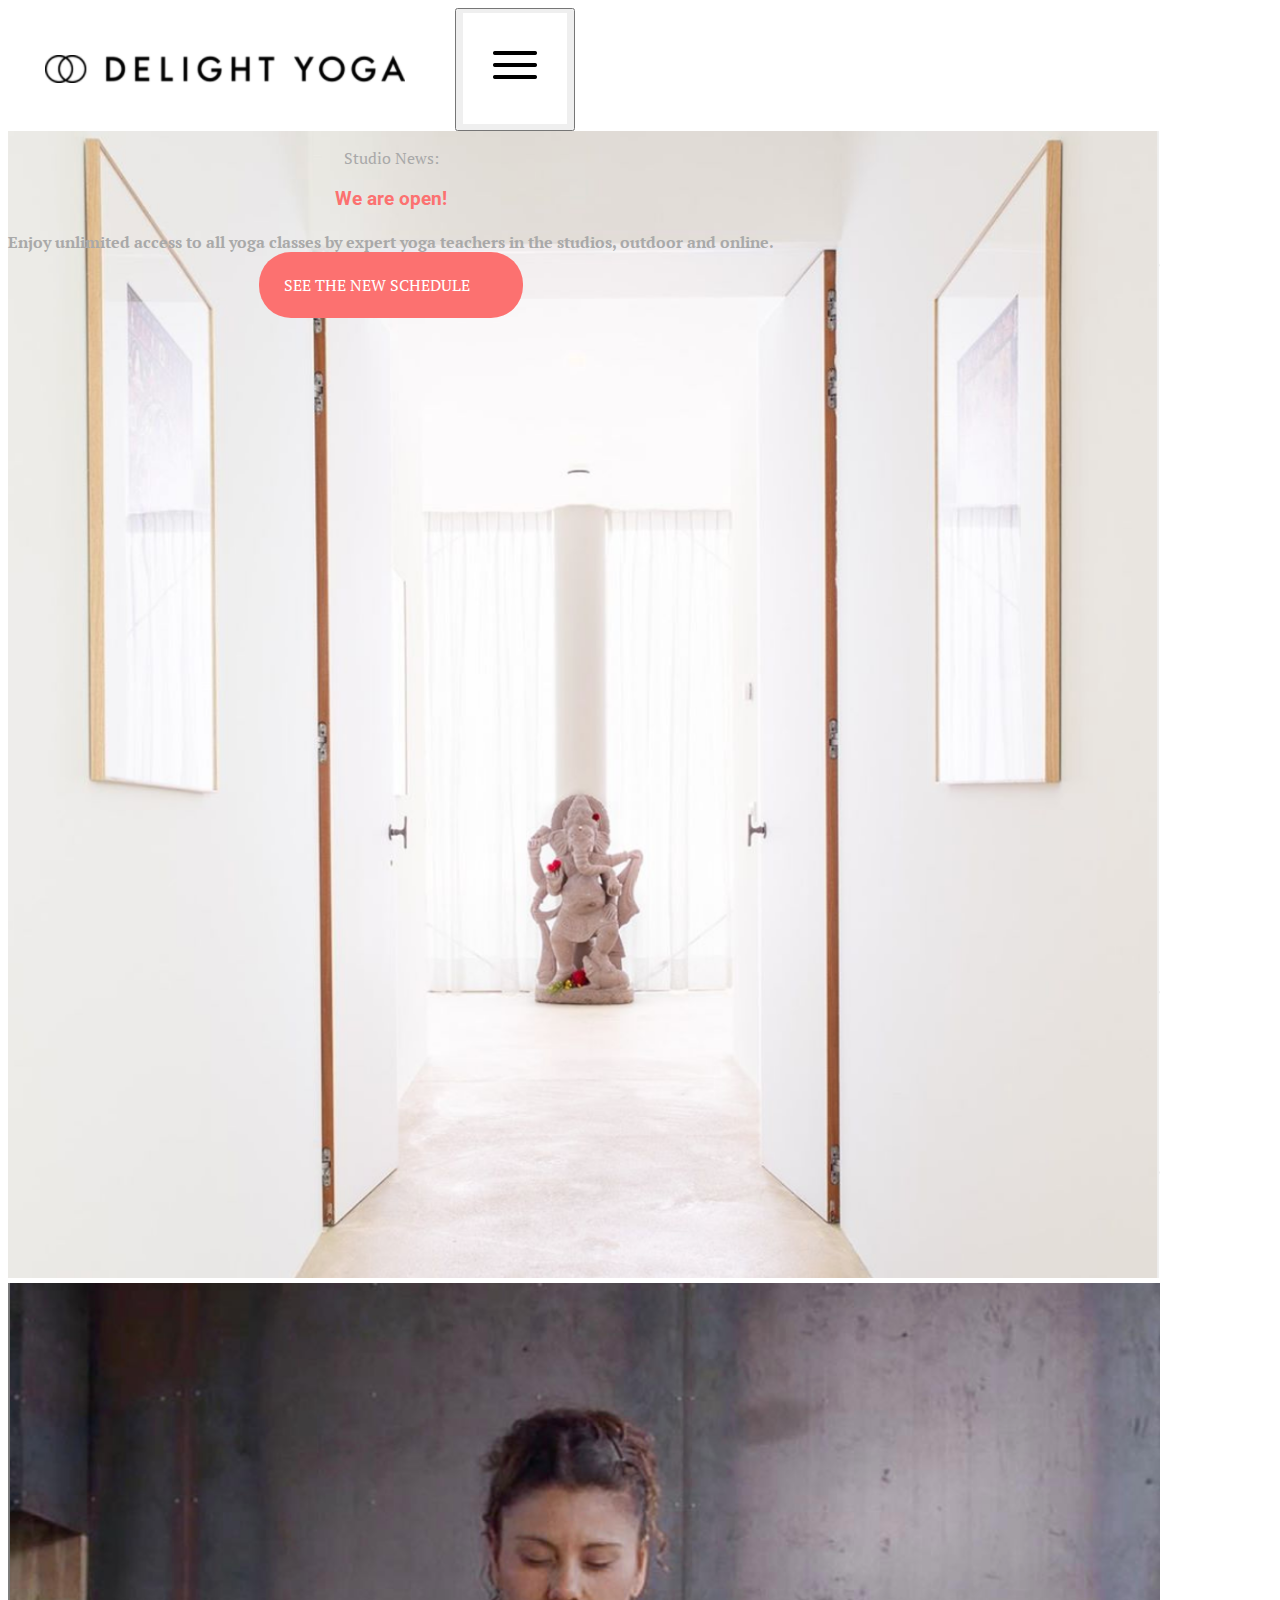
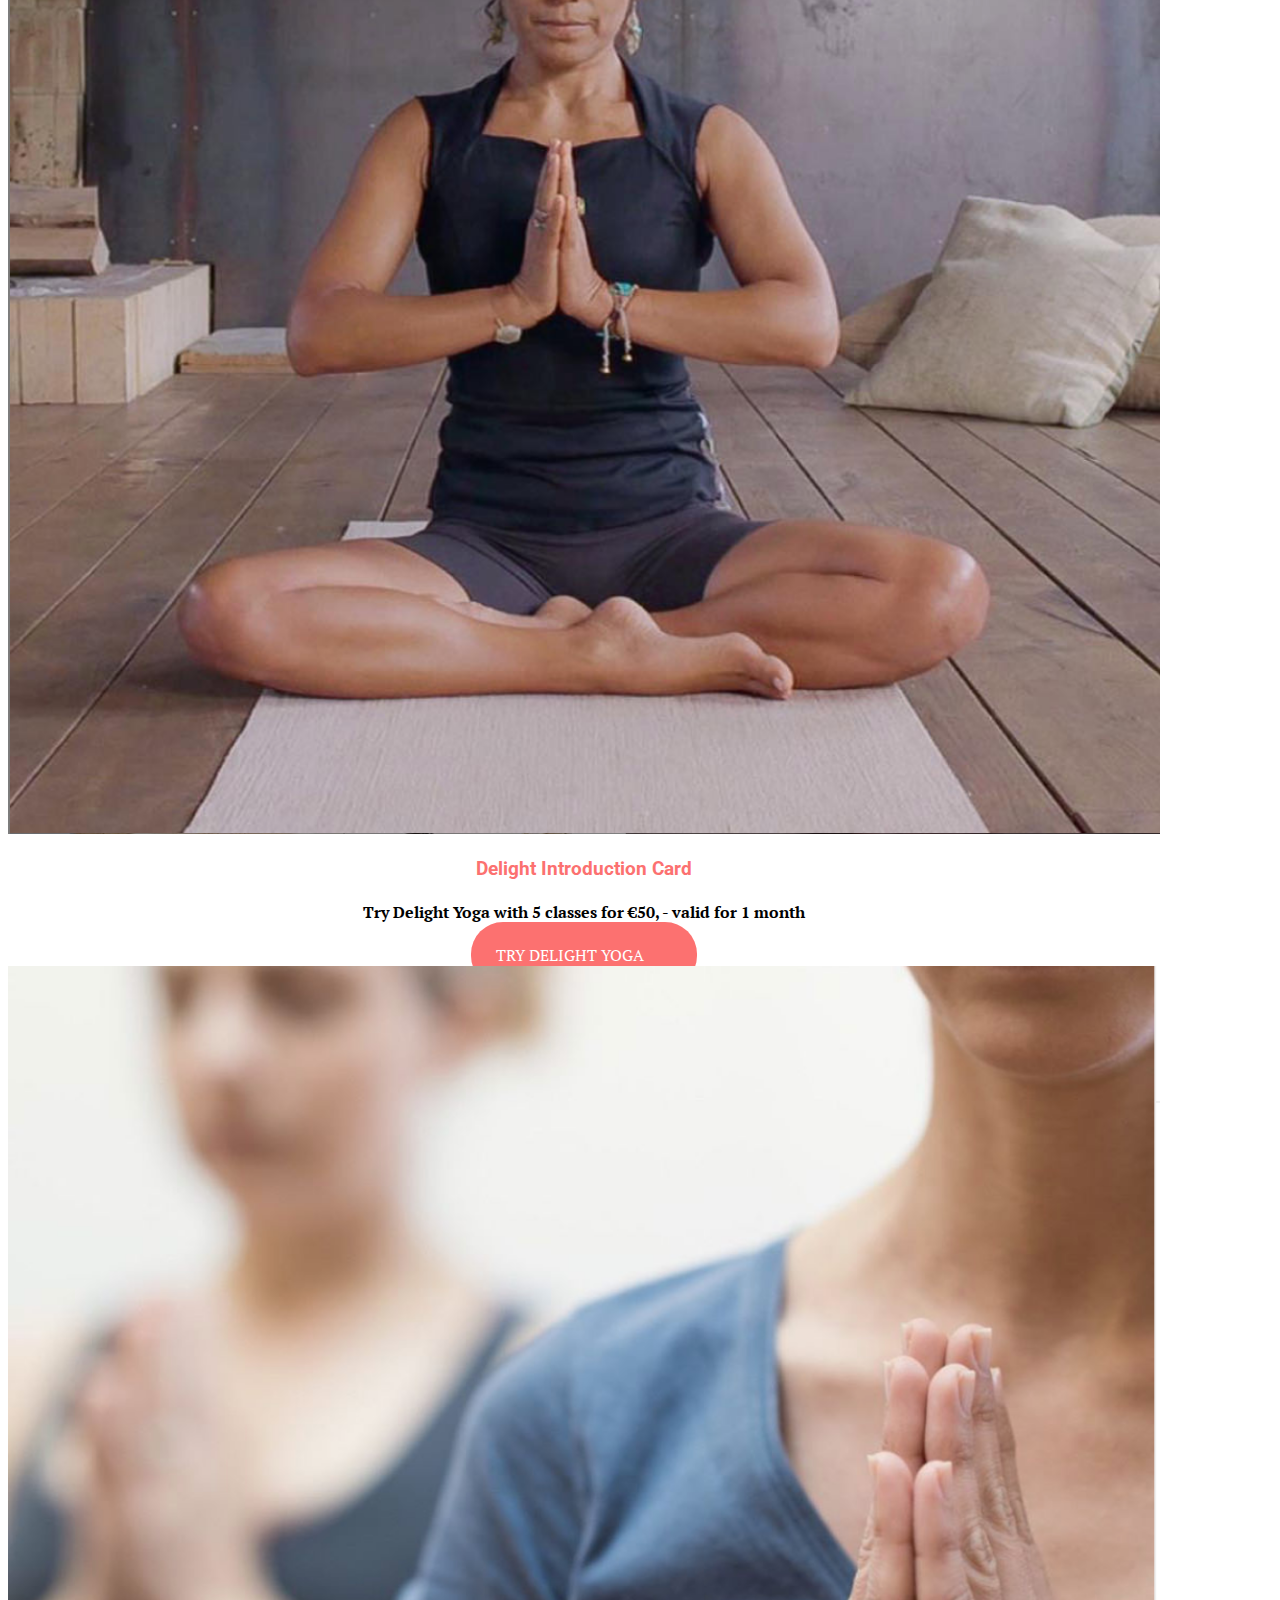
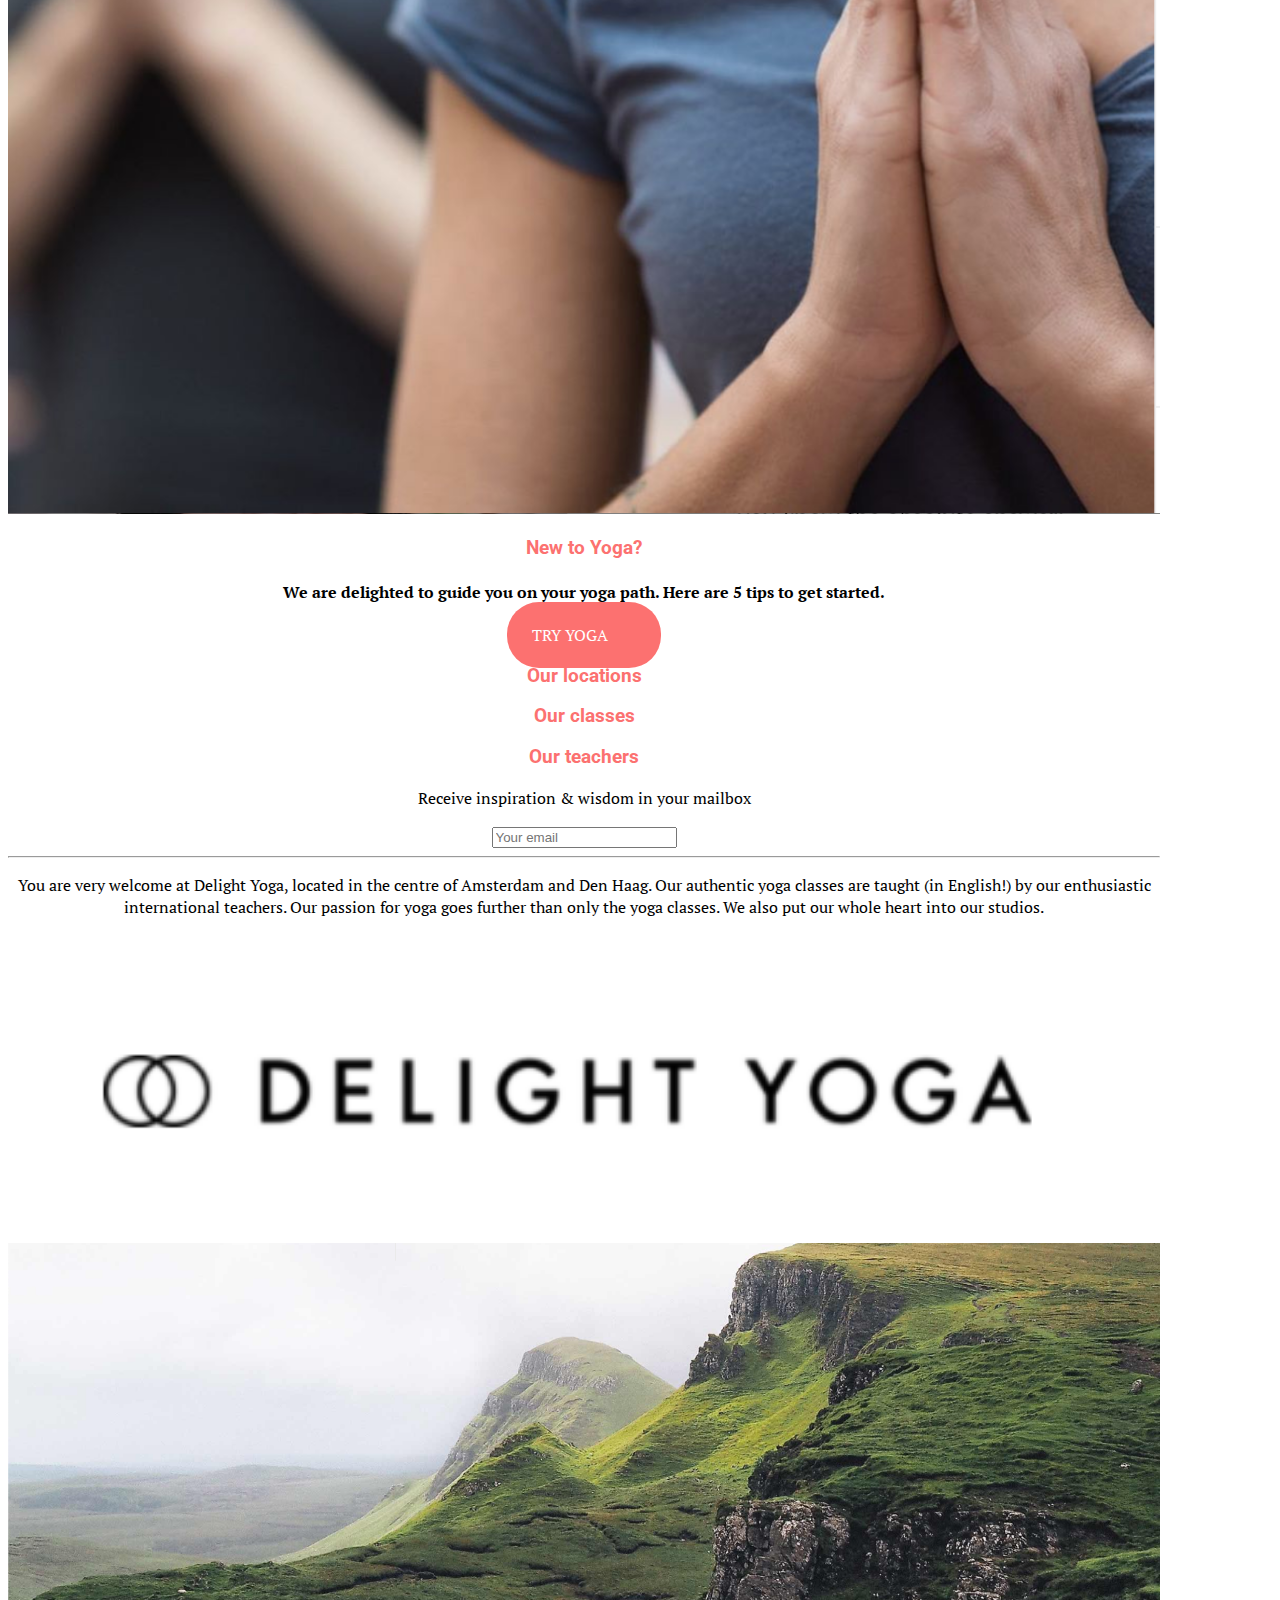
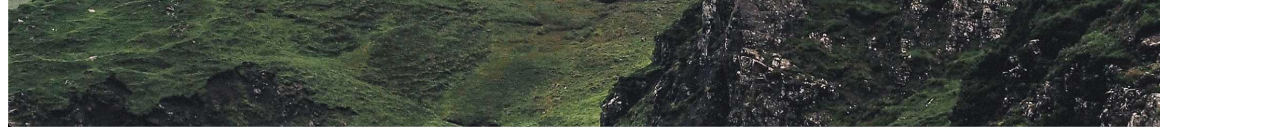
==== index.html @ 4a1e172c "Add files via upload" ====
<!doctype html>
<html lang="nl">

<head>
    <meta charset="UTF-8">
    <meta name="author" content="jouw naam">
    <meta name="viewport" content="width=device-width, initial-scale=1">

    <title>Delight Yoga Frontend CMD</title>

    <link href="styles/style.css" rel="stylesheet">
    <link href="https://fonts.googleapis.com/css2?family=PT+Serif:ital@1&display=swap" rel="stylesheet">
    <link href="https://fonts.googleapis.com/css2?family=Roboto&display=swap" rel="stylesheet">

</head>

<body>

    <script src="scripts/script.js"></script>
    <header>
        <a href="index.html">
            <img src="images/logo.png" alt="Delight Yoga logo">
        </a>
        <button> <img src="images/navbar.png" alt="navigation bar">
        </button>
    </header>
    <main>
        <section>
            <img src="images/studionews.png" alt="yoga studio interior">
            <div class="allover">
            <p>Studio News:</p>
            <h3>We are open!</h3>
            <h4>Enjoy unlimited access to all yoga classes by expert yoga teachers
                in the studios, outdoor and online.</h4>
            <a href="index.html">SEE THE NEW SCHEDULE</a>
            </div>
        </section>
        <section>
            <img src="images/intorcard.png" alt="introduction card">
            <h3>Delight Introduction Card</h3>
            <h4>
                Try Delight Yoga with 5 classes for &euro;50, - valid for 1 month
            </h4>
            <a href="index.html">TRY DELIGHT YOGA</a>
        </section>
        <section>
            <img src="images/newtoyoga.png" alt="new to yoga">
            <h3>New to Yoga?</h3>
            <h4>We are delighted to guide you on your yoga path.
                Here are 5 tips to get started.</h4>
                <a href="index.html">TRY YOGA</a>
        </section>
        <section>
            <h3>Our locations</h3>
        </section>
        <section>
            <h3>Our classes</h3>
        </section>
        <section>
            <h3>Our teachers</h3>
        </section>
        </main>
        <section>
        <p>Receive inspiration & wisdom in your mailbox</p>
        <form action="#">
				<input type= "email" name="email" placeholder="Your email">
    </form>
    </section>
    <footer>
       <hr>
        <p>
            You are very welcome at Delight Yoga, located in the centre of Amsterdam and Den Haag. Our authentic yoga classes are taught (in English!) by our enthusiastic international teachers. Our passion for yoga goes further than only the yoga classes. We also put our whole heart into our studios.
        </p>
        <img src="images/logo.png" alt="logo">
        <img src="images/footer.png" alt="footer">
    </footer>
</body>

</html>
---- styles/style.css ----
/* CSS Document */
*, *::after, *::before {
  box-sizing:border-box;  
}

body {
    font-family: 'PT Serif', serif;
    max-width: 90%;
    text-align: center;
}

img {
    width: 100%;
}

h3 {
    font-family: 'Roboto', sans-serif;
    color: #FC7170;
}

header {
    display: flex;
    flex-direction: row;
}

section {
    position: relative;
}

.allover {
    position: absolute;
    top:0;
/*    left:1em; right:1em;  bottom:1em;*/
/*  margin:0;*/
  color: darkgrey;
}

main a {
    text-decoration: none;
    background-color: #FC7170;
    padding: 22px 53px 22px 25px;
    color: white;
    border-radius: 2em;
}
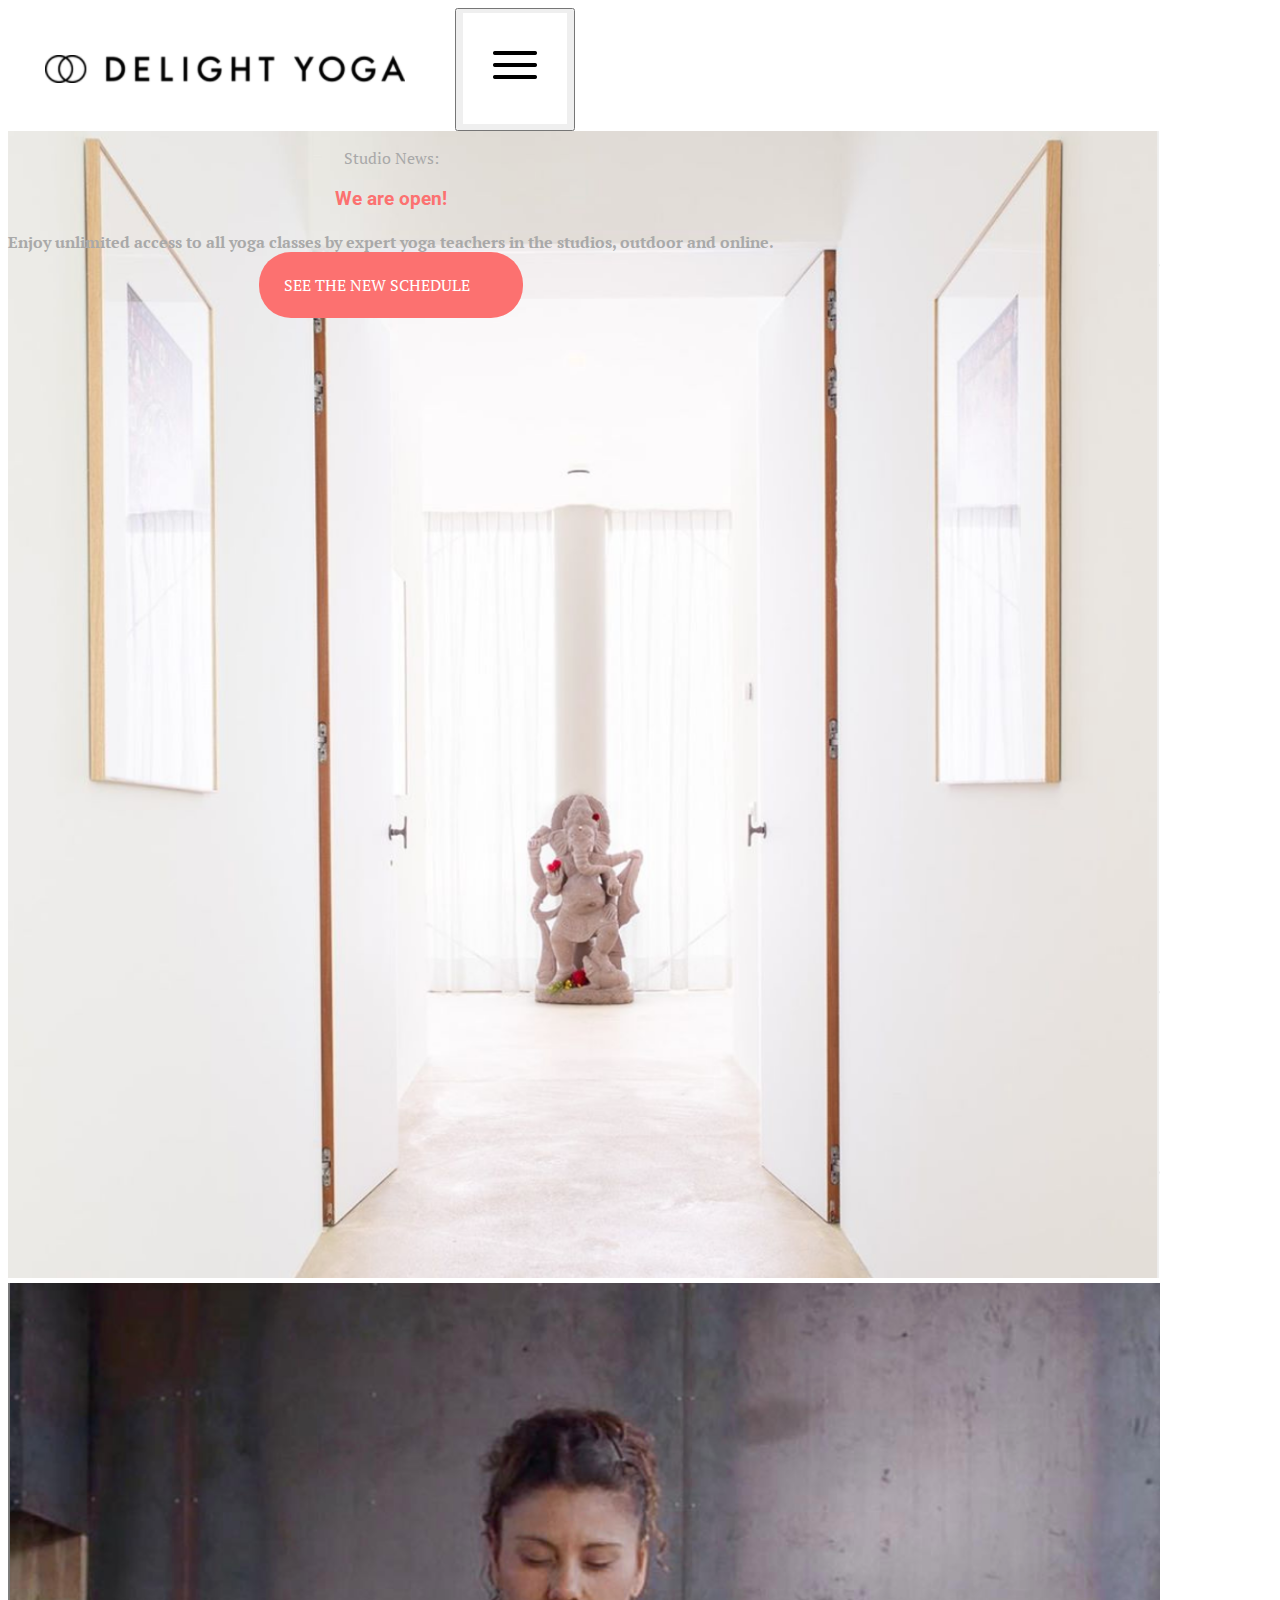
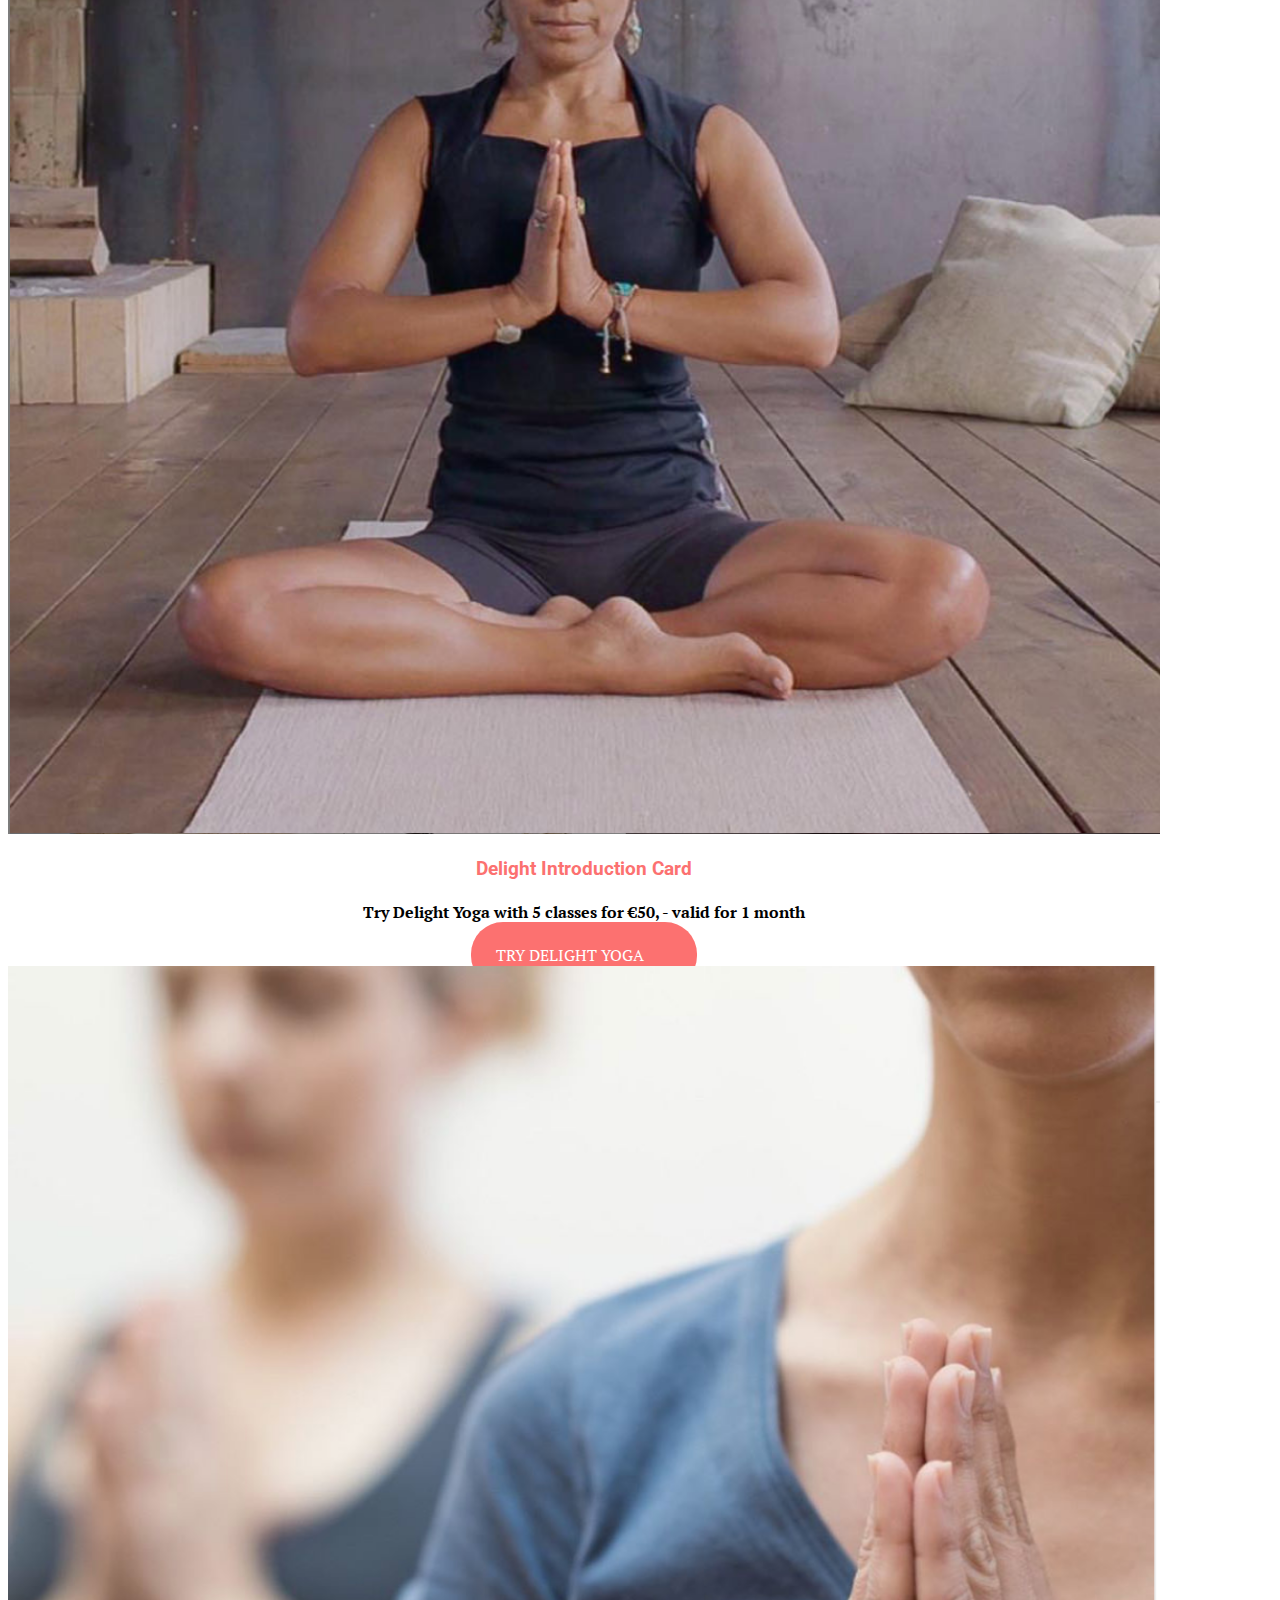
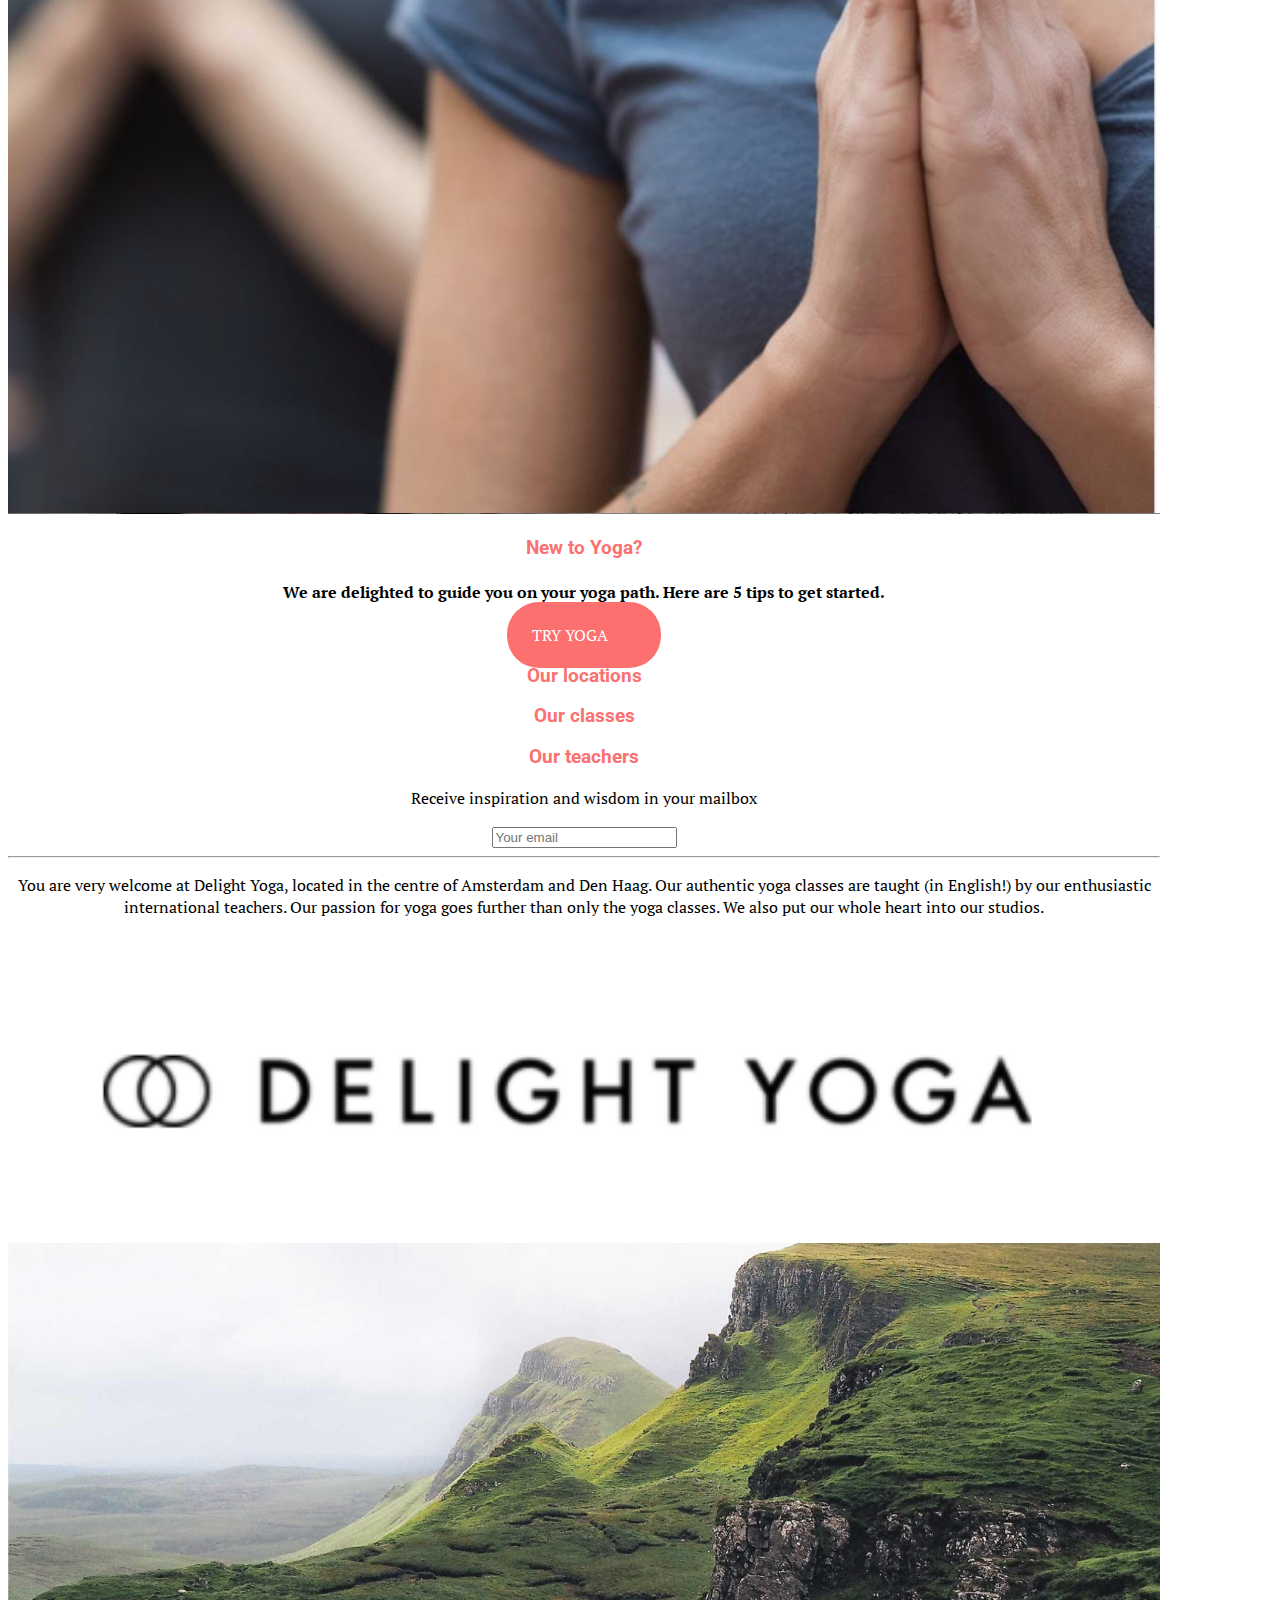
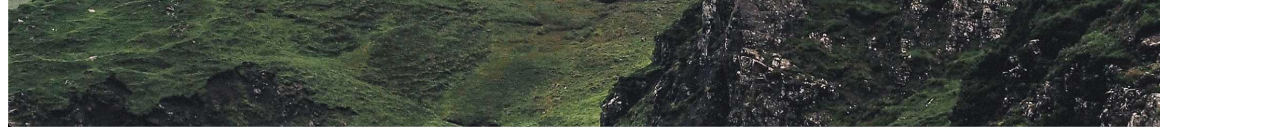
==== commit 2eaa6c8a: "Add files via upload" ====
--- a/index.html
+++ b/index.html
@@ -61,7 +61,7 @@
         </section>
         </main>
         <section>
-        <p>Receive inspiration & wisdom in your mailbox</p>
+        <p>Receive inspiration and wisdom in your mailbox</p>
         <form action="#">
 				<input type= "email" name="email" placeholder="Your email">
     </form>
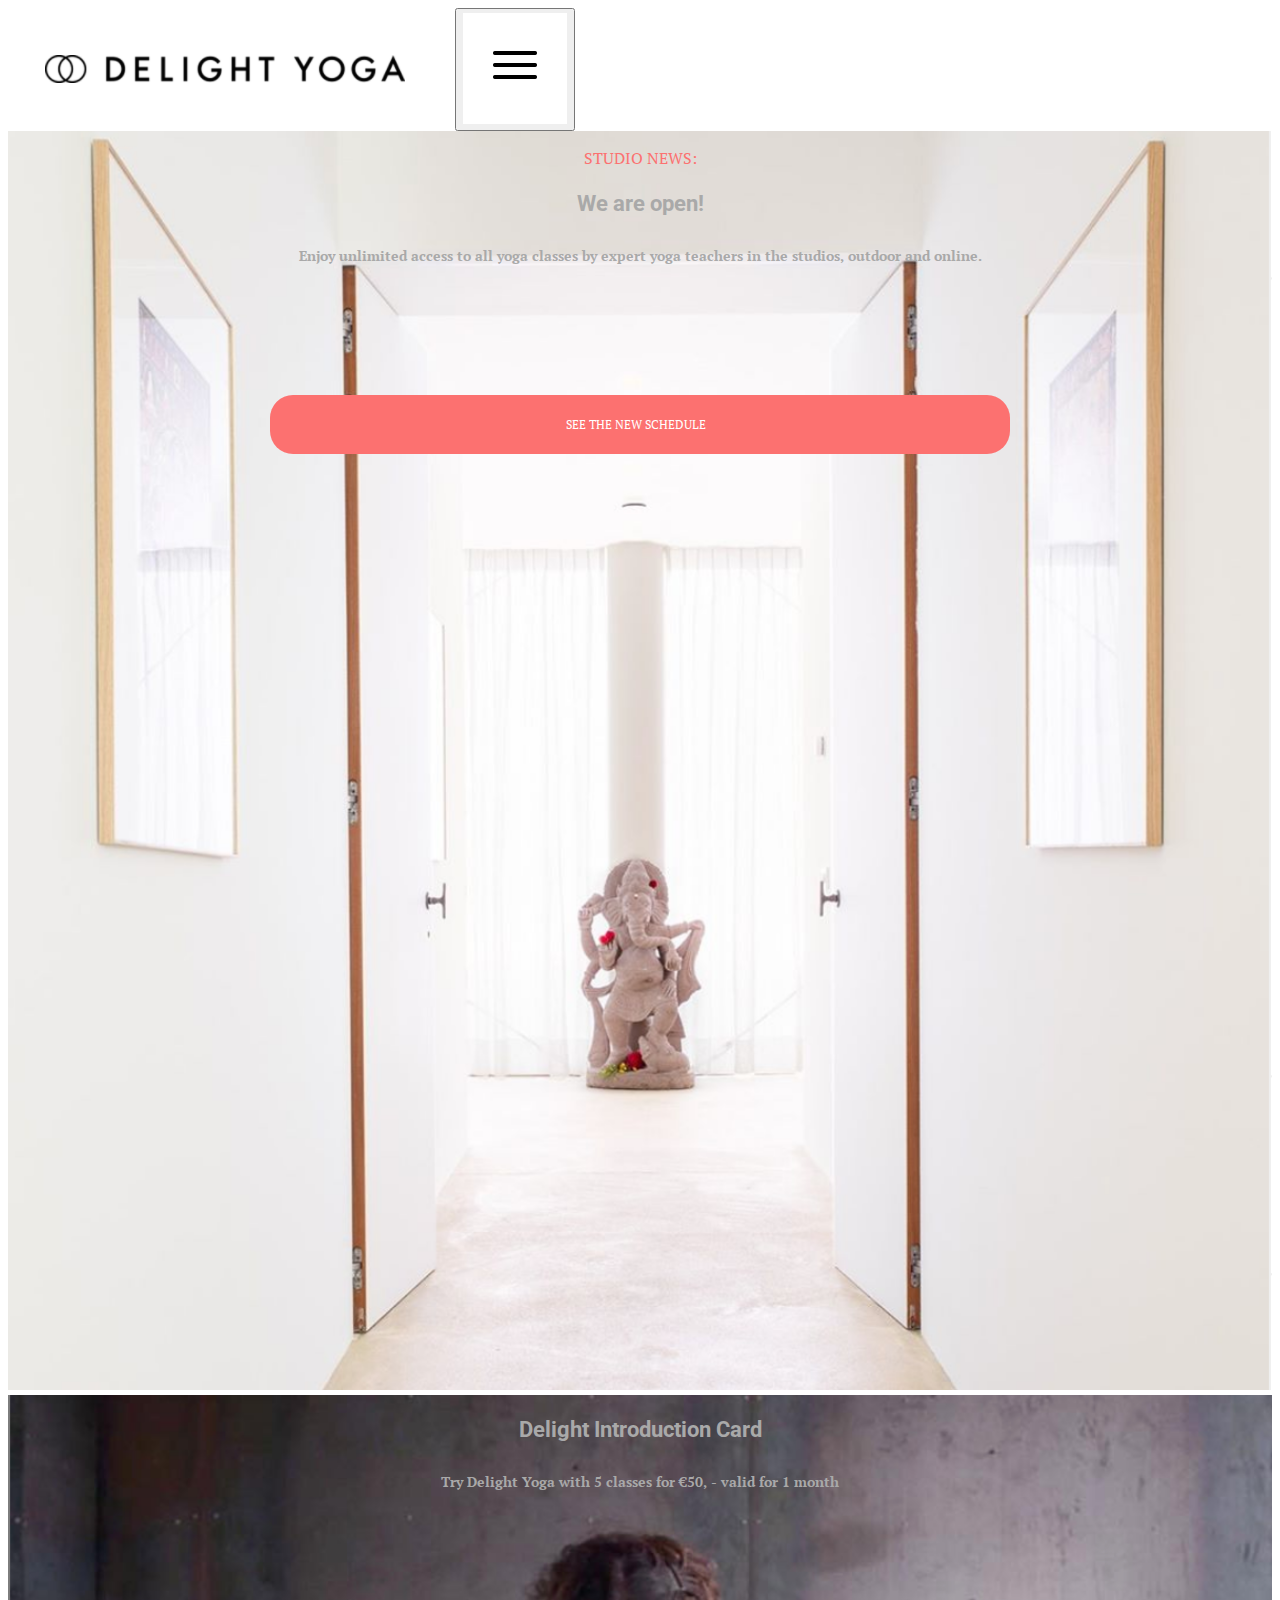
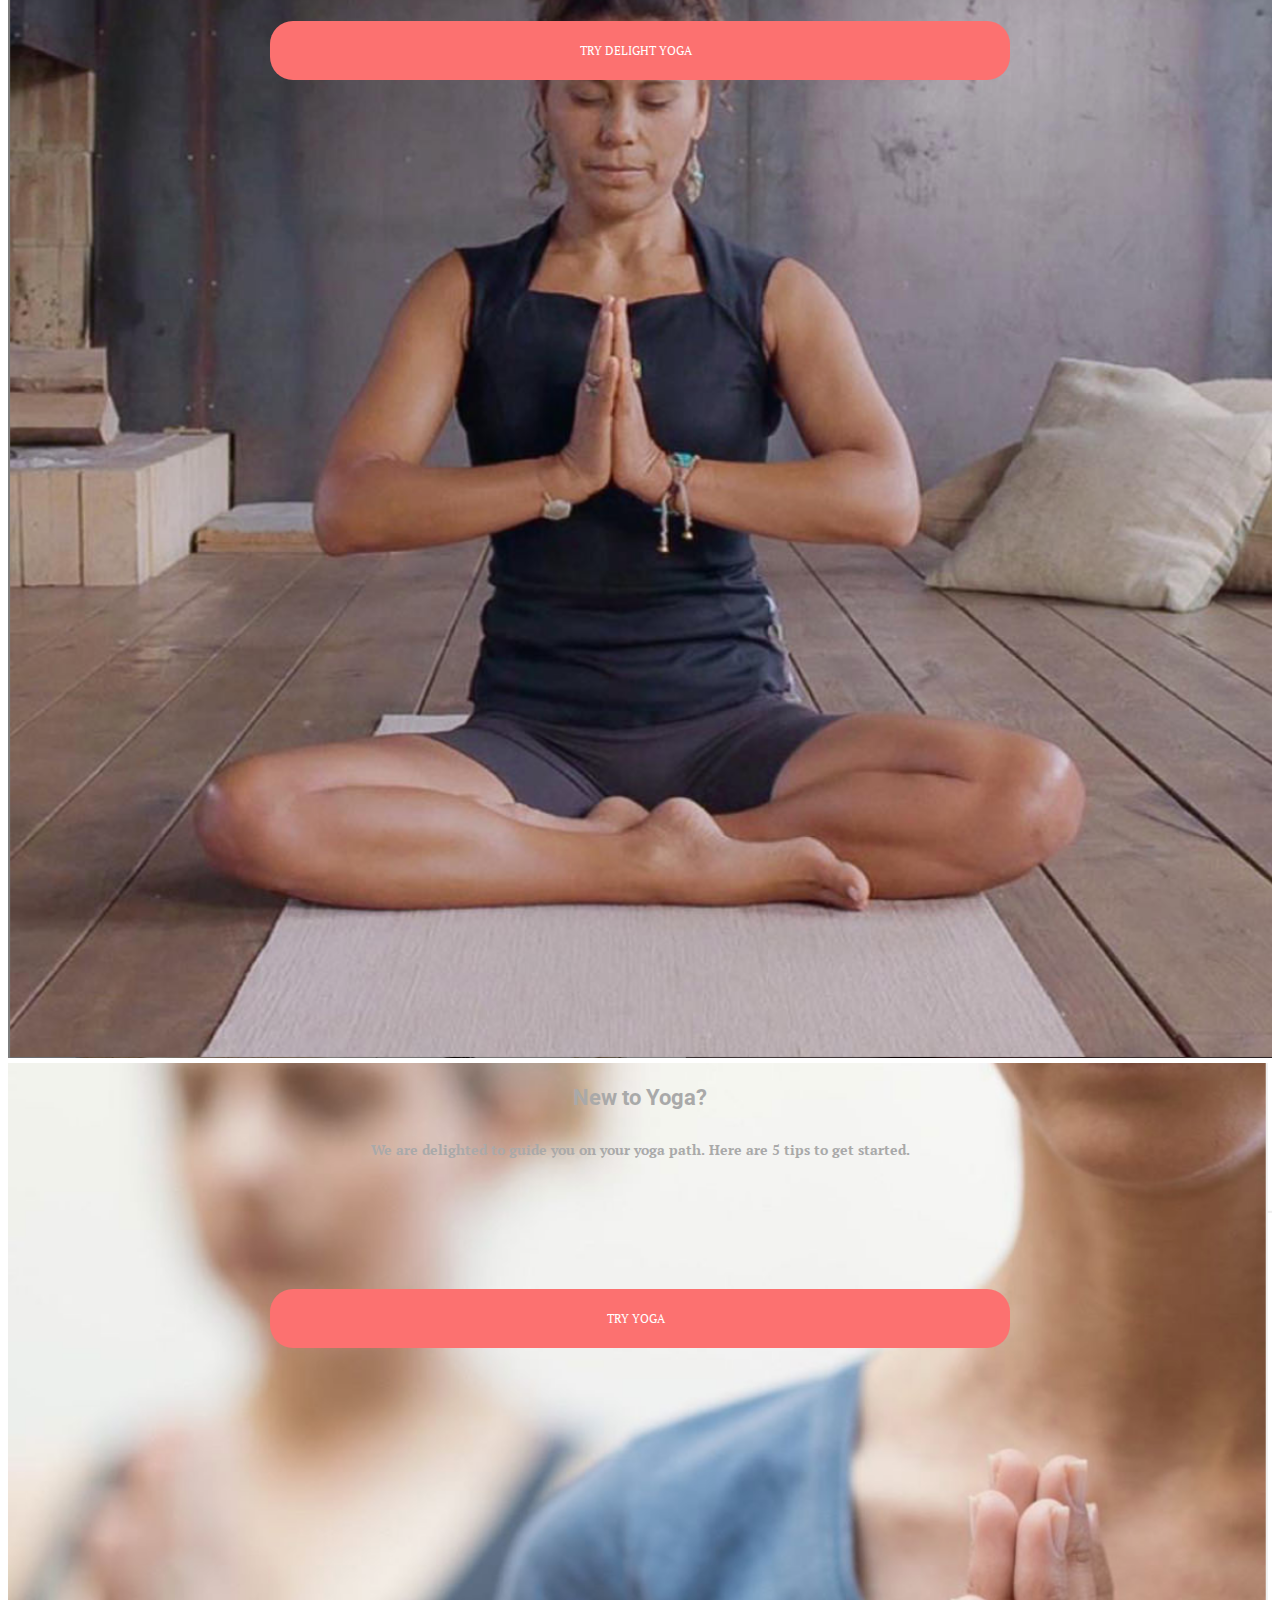
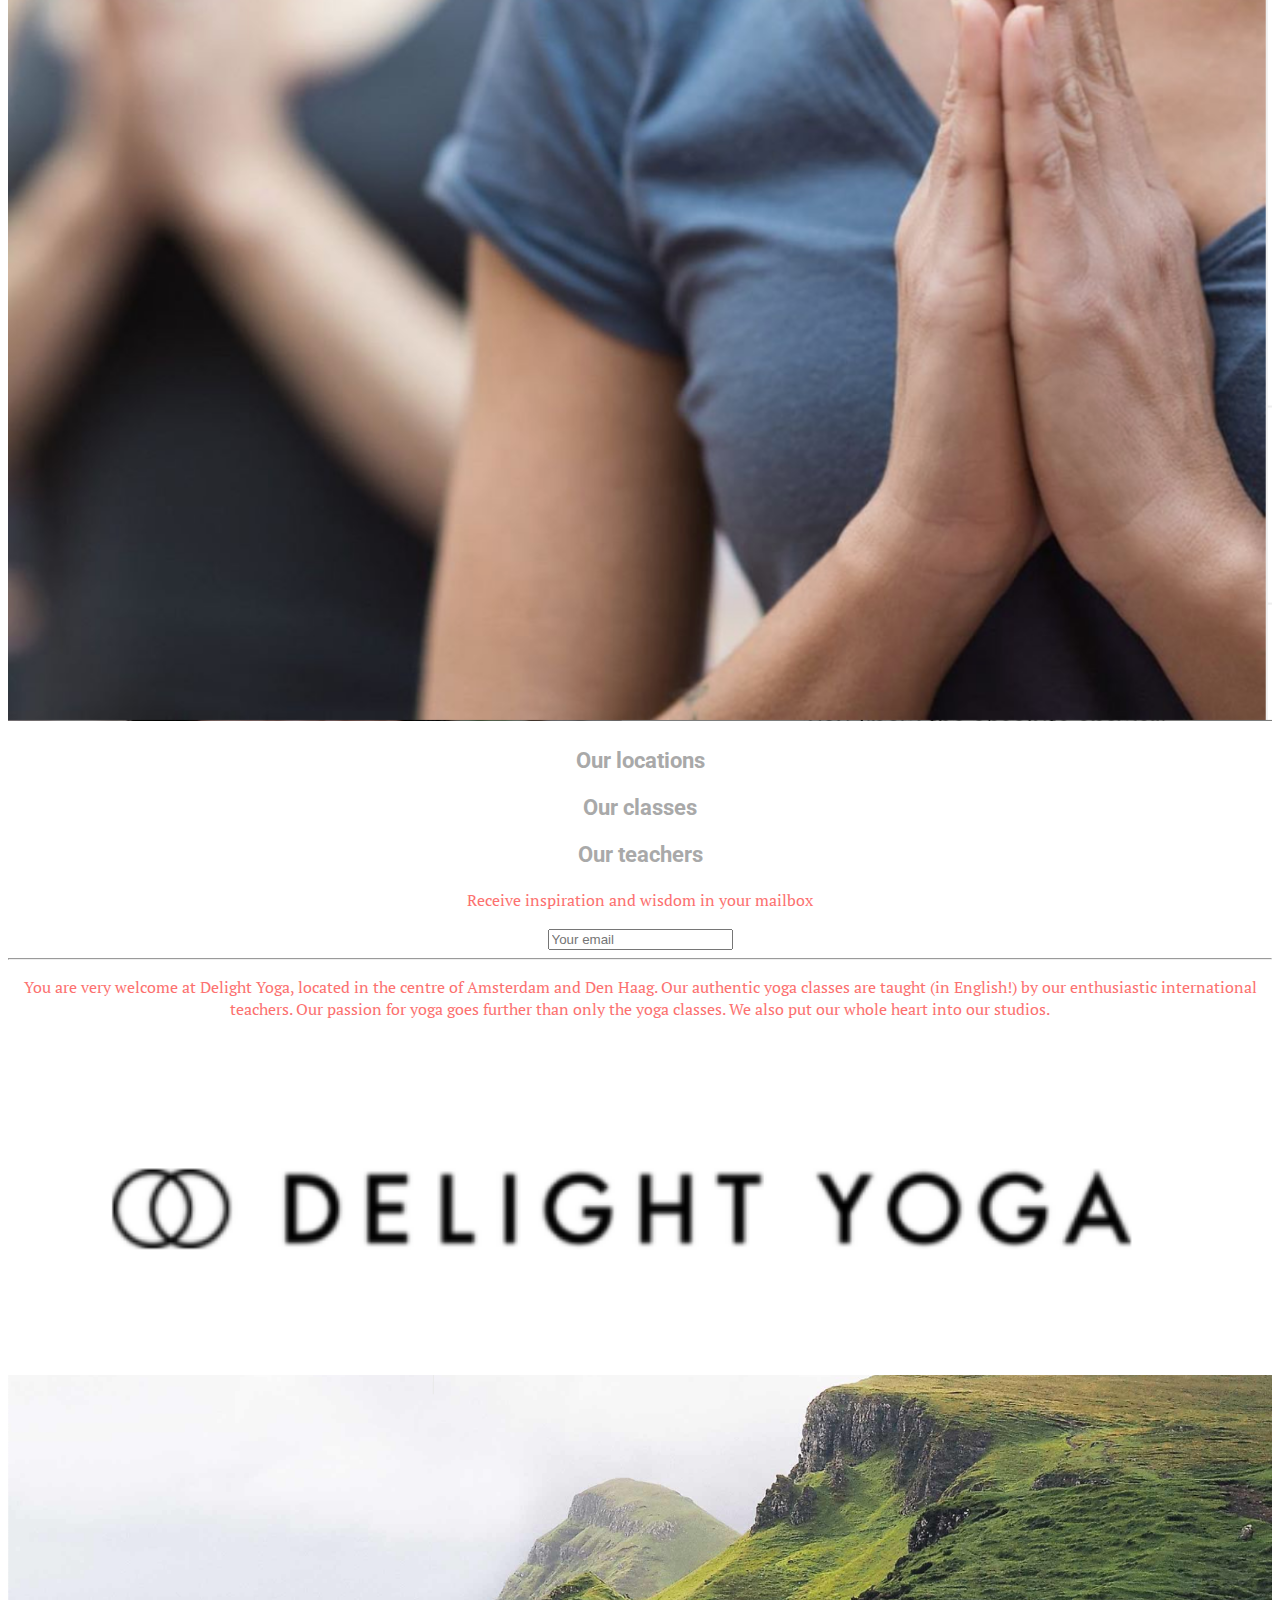
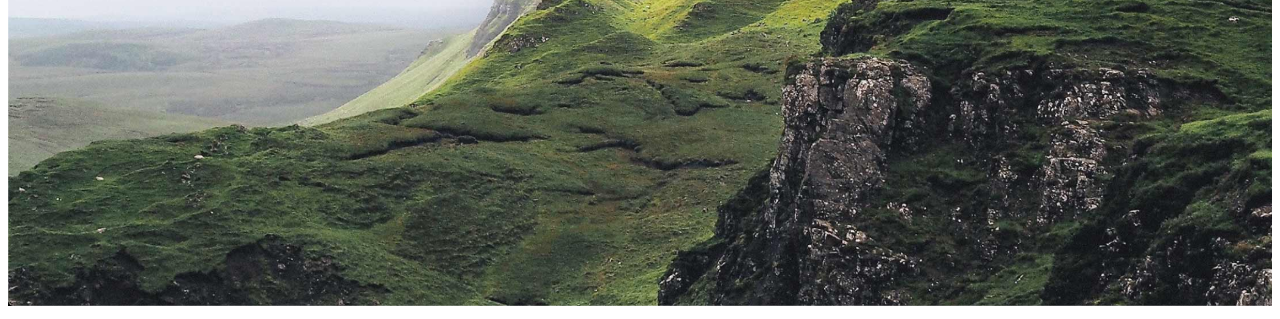
==== commit 5a15ce13: "Add files via upload" ====
--- a/index.html
+++ b/index.html
@@ -27,8 +27,8 @@
     <main>
         <section>
             <img src="images/studionews.png" alt="yoga studio interior">
-            <div class="allover">
-            <p>Studio News:</p>
+            <div>
+            <p>STUDIO NEWS:</p>
             <h3>We are open!</h3>
             <h4>Enjoy unlimited access to all yoga classes by expert yoga teachers
                 in the studios, outdoor and online.</h4>
@@ -37,18 +37,22 @@
         </section>
         <section>
             <img src="images/intorcard.png" alt="introduction card">
+            <div>
             <h3>Delight Introduction Card</h3>
             <h4>
                 Try Delight Yoga with 5 classes for &euro;50, - valid for 1 month
             </h4>
             <a href="index.html">TRY DELIGHT YOGA</a>
+            </div>
         </section>
         <section>
             <img src="images/newtoyoga.png" alt="new to yoga">
+            <div>
             <h3>New to Yoga?</h3>
             <h4>We are delighted to guide you on your yoga path.
                 Here are 5 tips to get started.</h4>
                 <a href="index.html">TRY YOGA</a>
+                </div>
         </section>
         <section>
             <h3>Our locations</h3>
--- a/styles/style.css
+++ b/styles/style.css
@@ -1,11 +1,12 @@
 /* CSS Document */
-*, *::after, *::before {
-  box-sizing:border-box;  
+*,
+*::after,
+*::before {
+    box-sizing: border-box;
 }
 
 body {
     font-family: 'PT Serif', serif;
-    max-width: 90%;
     text-align: center;
 }
 
@@ -15,8 +16,10 @@
 
 h3 {
     font-family: 'Roboto', sans-serif;
-    color: #FC7170;
+    color: darkgrey;
+    font-size: 22px;
 }
+
 
 header {
     display: flex;
@@ -27,18 +30,35 @@
     position: relative;
 }
 
-.allover {
+main section div {
     position: absolute;
-    top:0;
-/*    left:1em; right:1em;  bottom:1em;*/
-/*  margin:0;*/
-  color: darkgrey;
+    top: 0;
+    left: 1em;
+    right: 1em;
+    bottom: 1em;
+    margin: 0;
+    color: darkgrey;
 }
 
 main a {
+    display: block;
     text-decoration: none;
     background-color: #FC7170;
-    padding: 22px 53px 22px 25px;
+    padding: 22px 33px 22px 25px;
     color: white;
     border-radius: 2em;
+    font-size: 11.5px;
+    width: 60%;
+    margin: auto;
+    margin-top: 130px;
+}
+
+main h4 {
+    font-size: 14px;
+    margin: 30px 0px 15px;
+}
+
+/*why it's not working??????? zou moeten alleen de eeste <p> in de document targetten*/
+p:first-of-type {
+    color: #FC7170;
 }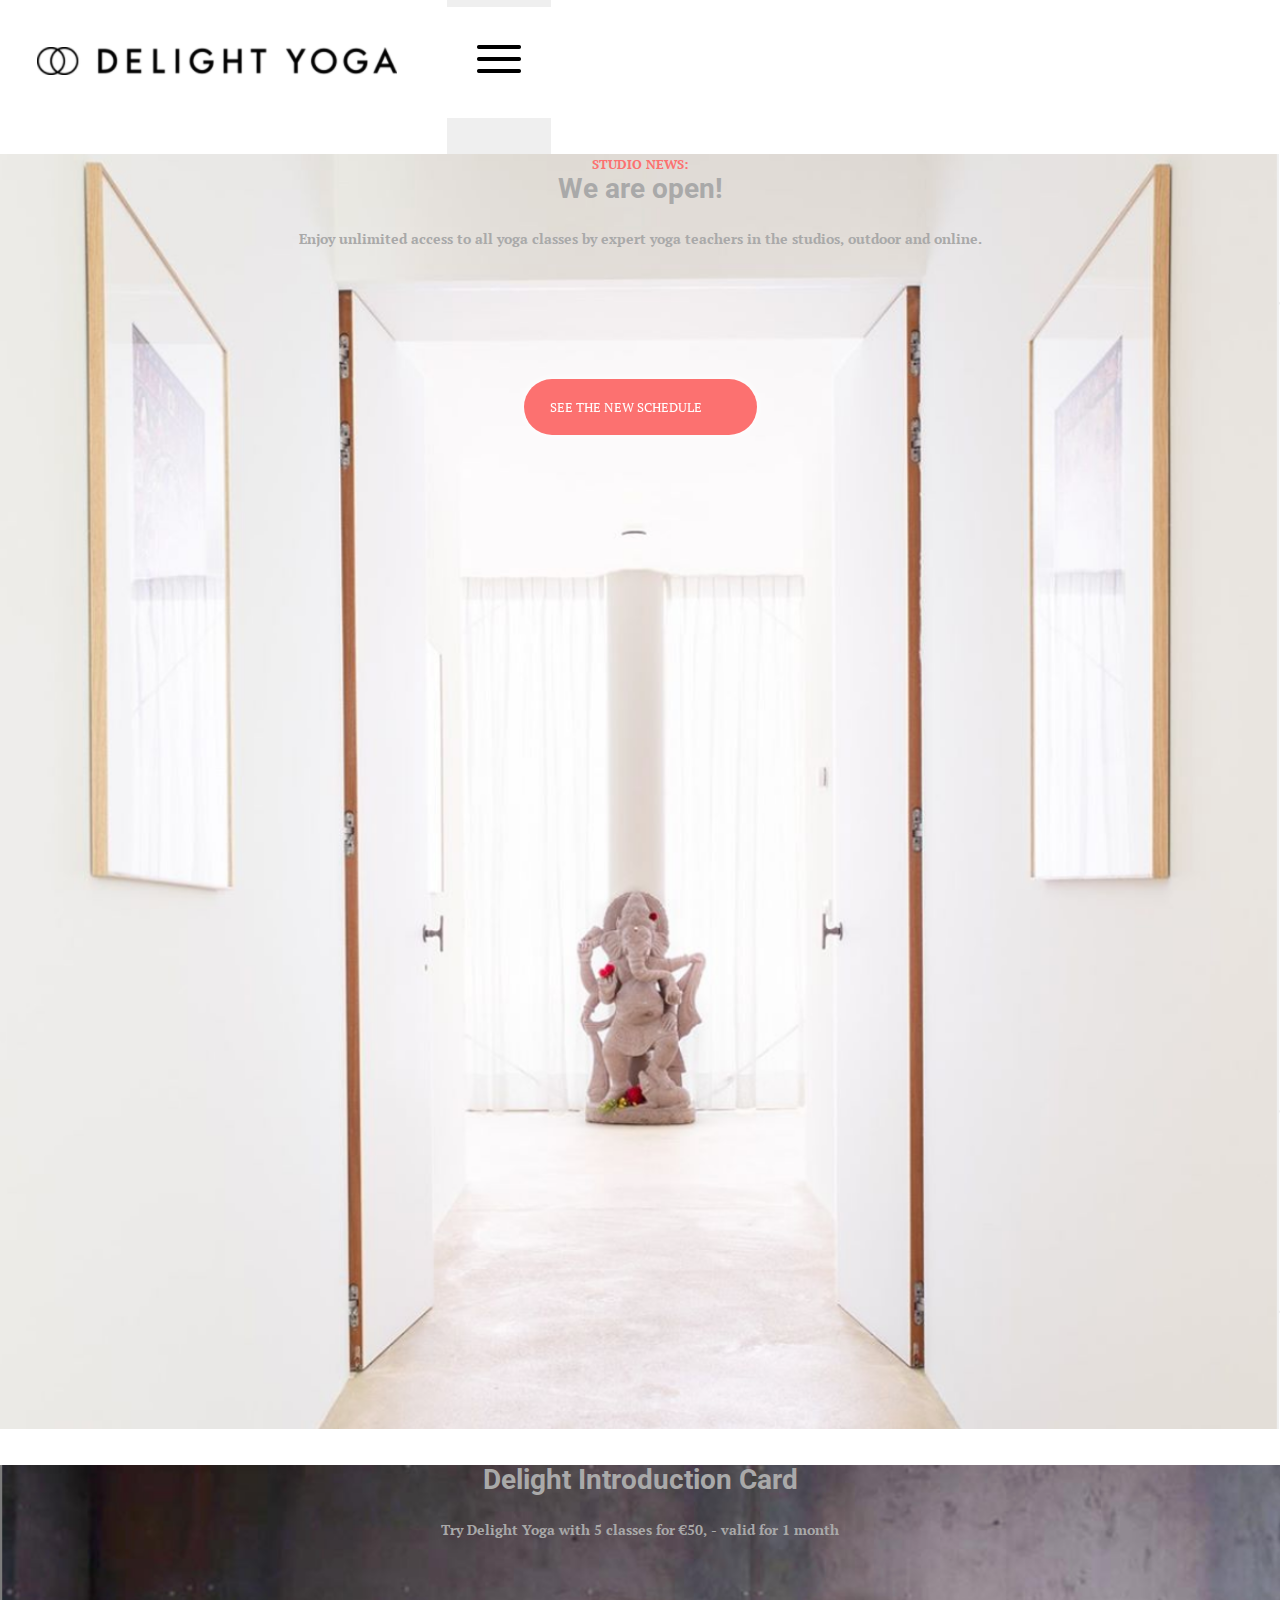
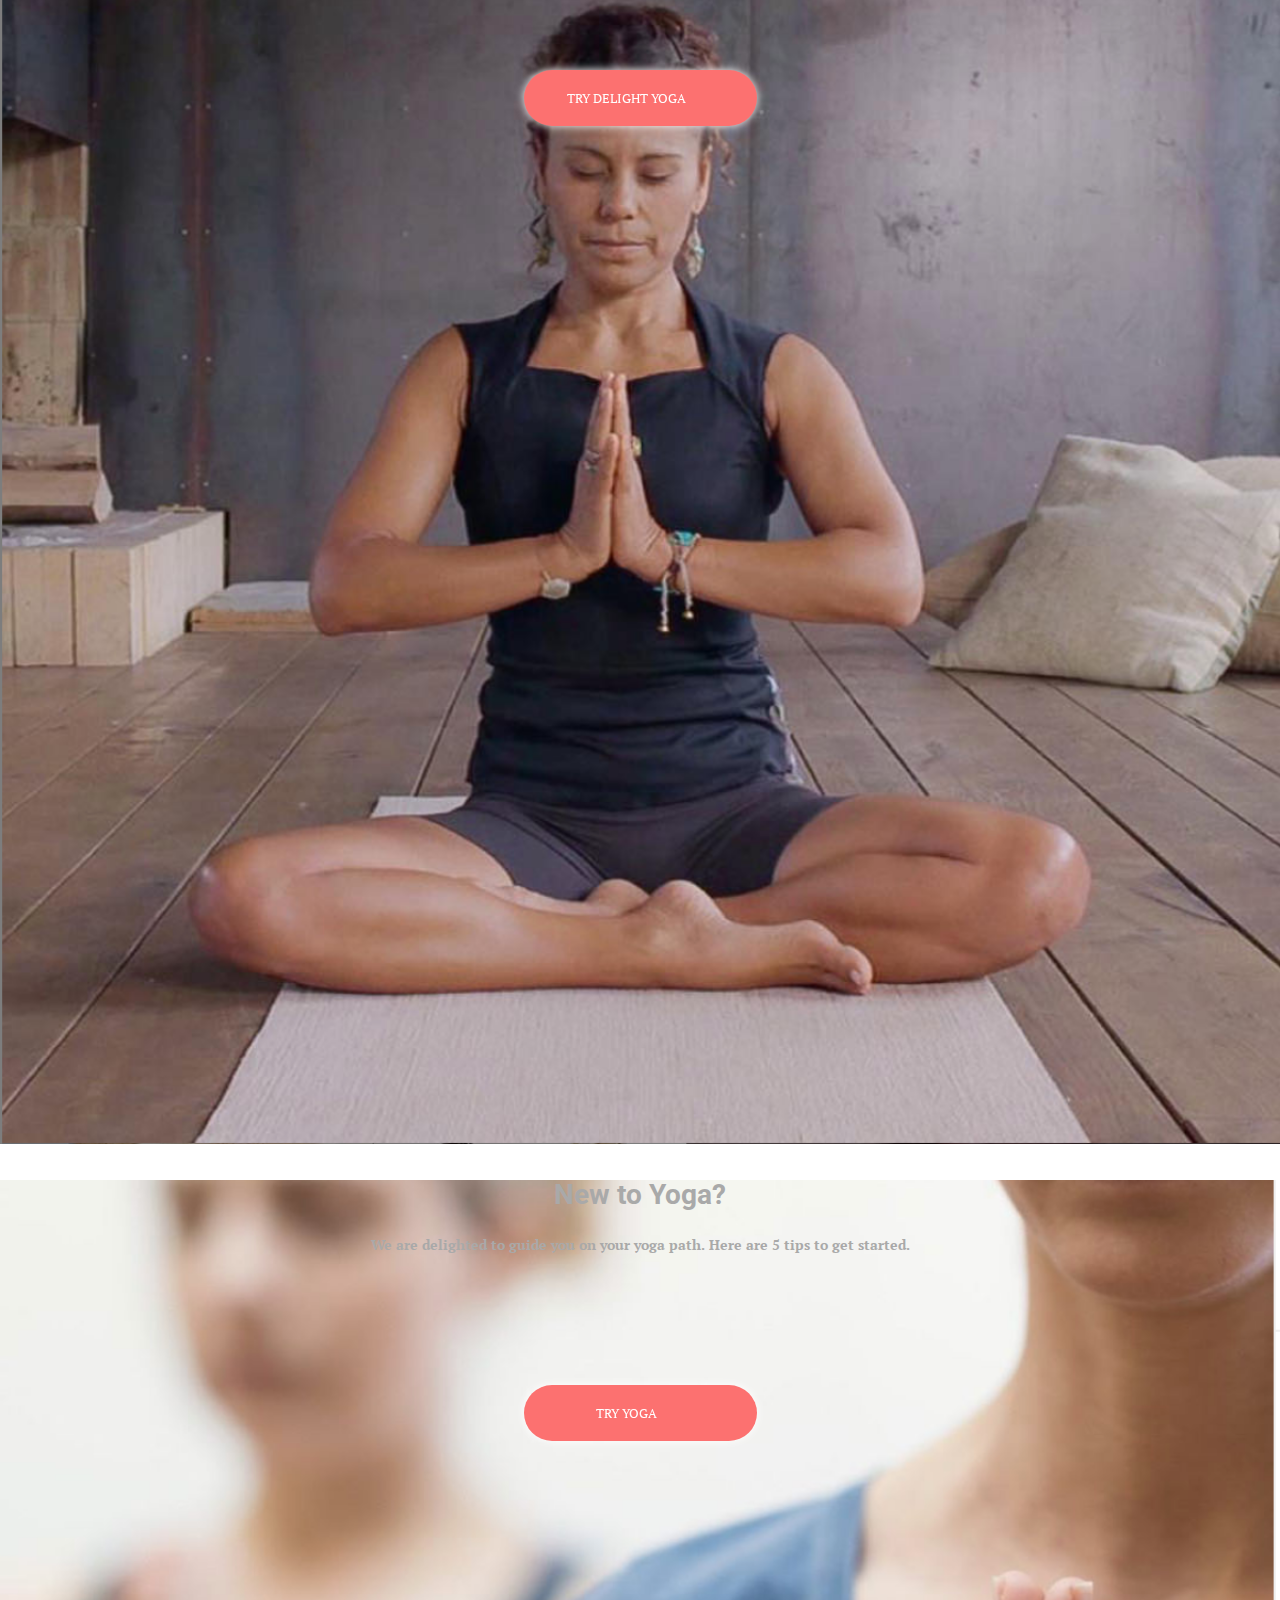
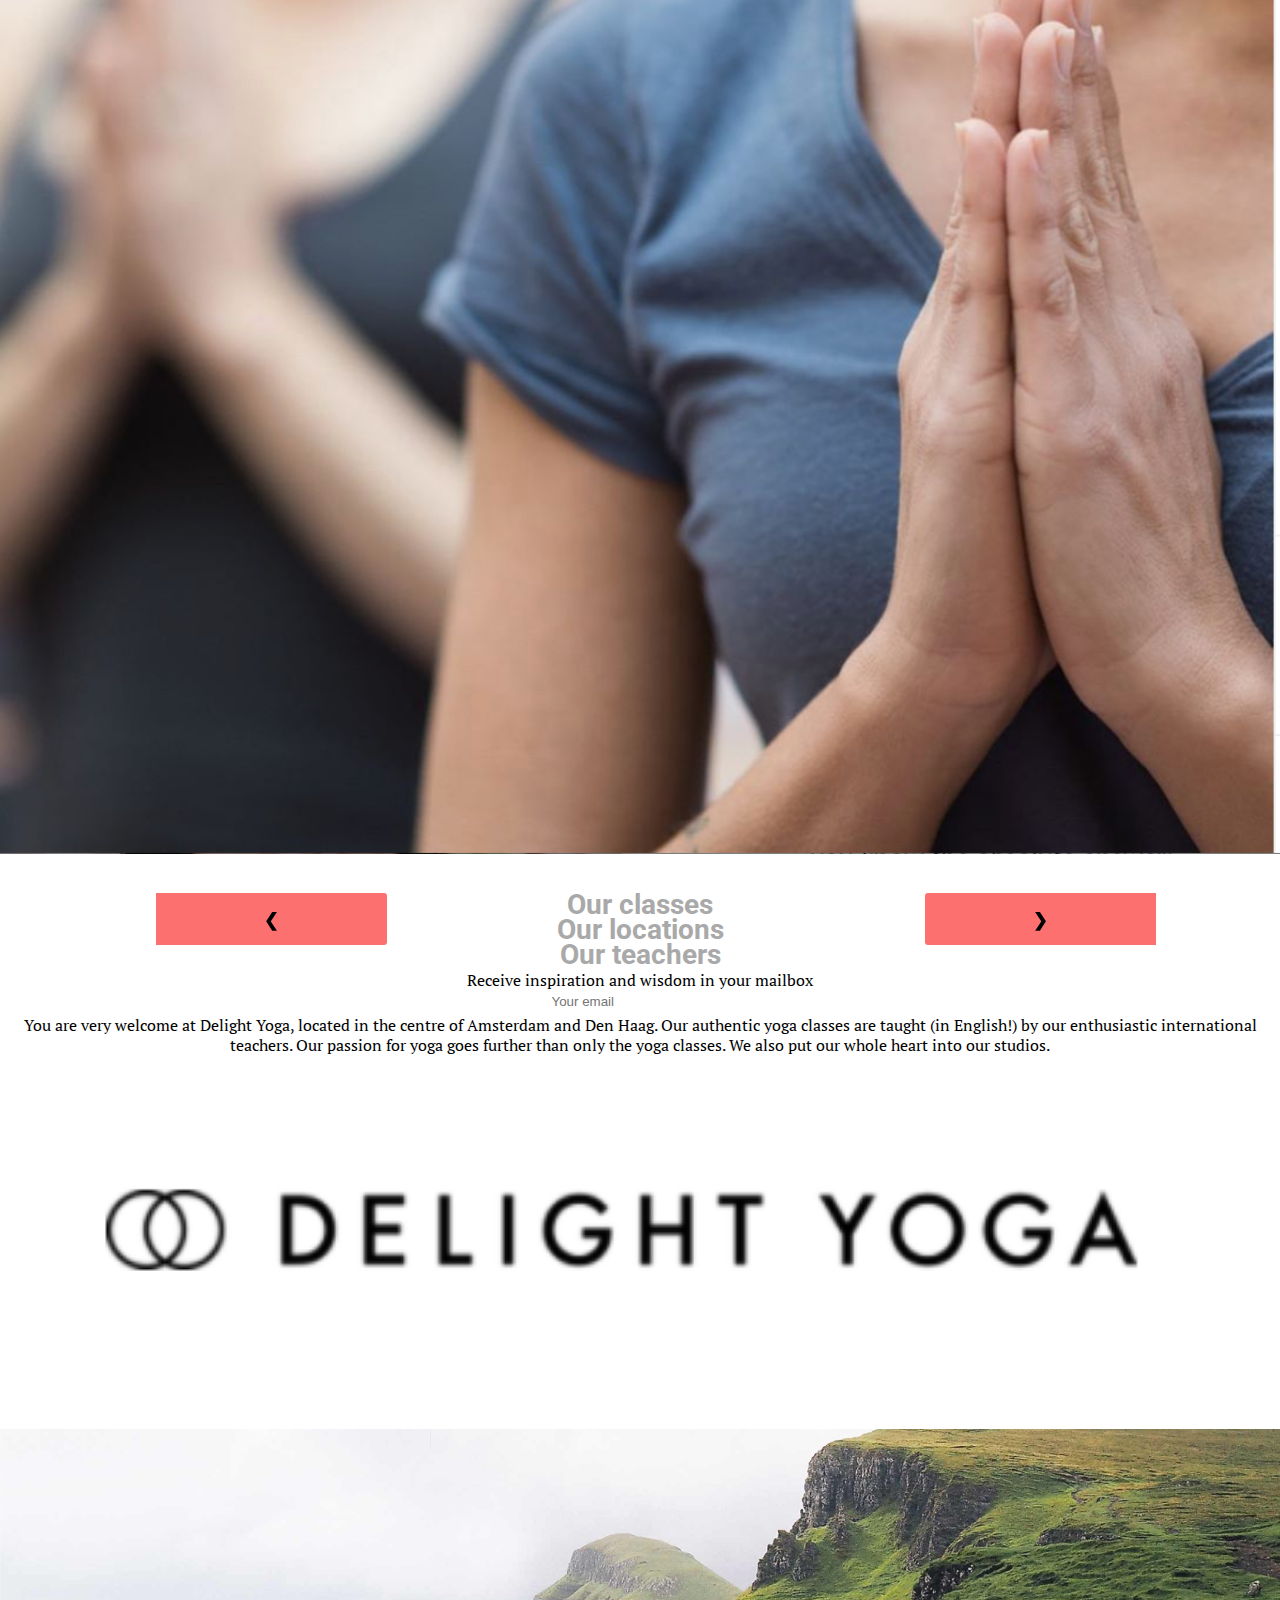
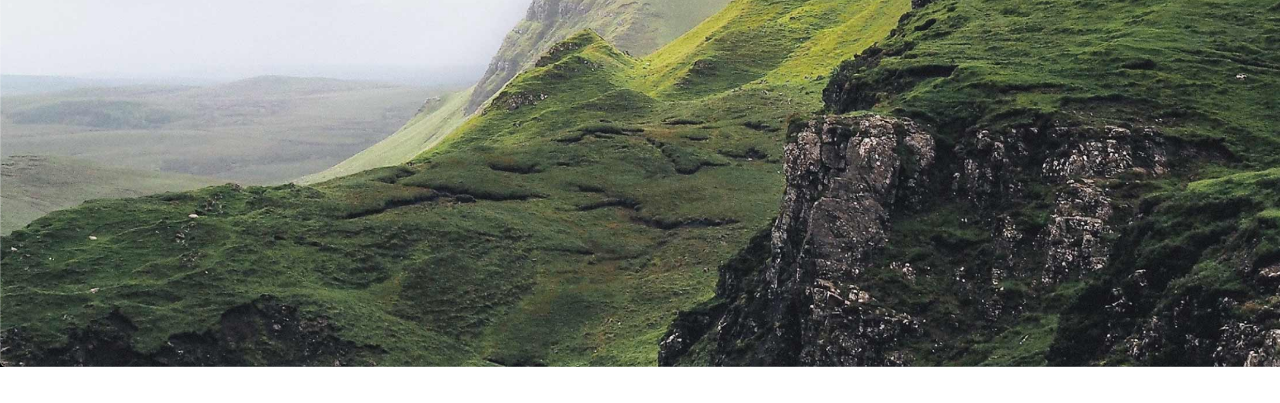
==== commit e8dbd771: "Add files via upload" ====
--- a/index.html
+++ b/index.html
@@ -21,57 +21,85 @@
         <a href="index.html">
             <img src="images/logo.png" alt="Delight Yoga logo">
         </a>
-        <button> <img src="images/navbar.png" alt="navigation bar">
+        <button id="hamburger"> <img src="images/navbar.png" alt="navigation bar">
         </button>
+        <nav>
+            <a href="#">Yoga</a>
+            <a href="#">Schedule</a>
+            <a href="#">Prices</a>
+            <a href="#">Blog</a>
+            <a href="#">About</a>
+        </nav>
     </header>
     <main>
         <section>
             <img src="images/studionews.png" alt="yoga studio interior">
             <div>
-            <p>STUDIO NEWS:</p>
-            <h3>We are open!</h3>
-            <h4>Enjoy unlimited access to all yoga classes by expert yoga teachers
-                in the studios, outdoor and online.</h4>
-            <a href="index.html">SEE THE NEW SCHEDULE</a>
+                <h5>STUDIO NEWS:</h5>
+                <h3>We are open!</h3>
+                <h4>Enjoy unlimited access to all yoga classes by expert yoga teachers
+                    in the studios, outdoor and online.</h4>
+                <a href="index.html">SEE THE NEW SCHEDULE</a>
             </div>
         </section>
         <section>
             <img src="images/intorcard.png" alt="introduction card">
             <div>
-            <h3>Delight Introduction Card</h3>
-            <h4>
-                Try Delight Yoga with 5 classes for &euro;50, - valid for 1 month
-            </h4>
-            <a href="index.html">TRY DELIGHT YOGA</a>
+                <h3>Delight Introduction Card</h3>
+                <h4>
+                    Try Delight Yoga with 5 classes for &euro;50, - valid for 1 month
+                </h4>
+                <a href="index.html">TRY DELIGHT YOGA</a>
             </div>
         </section>
         <section>
             <img src="images/newtoyoga.png" alt="new to yoga">
             <div>
-            <h3>New to Yoga?</h3>
-            <h4>We are delighted to guide you on your yoga path.
-                Here are 5 tips to get started.</h4>
+                <h3>New to Yoga?</h3>
+                <h4>We are delighted to guide you on your yoga path.
+                    Here are 5 tips to get started.</h4>
                 <a href="index.html">TRY YOGA</a>
+            </div>
+        </section>
+        <section>
+            <h3>Our classes</h3>
+            <div class="car-container">
+                <div class="foto fade">
+                    <img src="images/classes1.png" style="width:100%" alt="hatha">
+                    <div class="car-text">Hatha</div>
                 </div>
+                <div class="foto fade">
+                    <img src="images/classes2.png" style="width:100%" alt="vinyasa">
+                    <div class="car-text">Vinyasa</div>
+                </div>
+                <div class="foto fade">
+                    <img src="images/classes3.png" style="width:100%" alt="astanga">
+                    <div class="car-text">Astanga</div>
+                </div>
+                <div class="foto fade">
+                    <img src="images/classes4.png" style="width:100%" alt="mindfulness">
+                    <div class="car-text">Midfulness</div>
+                </div>
+
+                <a class="prev" onclick="plusSlides(-1)">&#10094;</a>
+                <a class="next" onclick="plusSlides(1)">&#10095;</a>
+            </div>
         </section>
         <section>
             <h3>Our locations</h3>
         </section>
         <section>
-            <h3>Our classes</h3>
-        </section>
-        <section>
             <h3>Our teachers</h3>
         </section>
-        </main>
-        <section>
+    </main>
+    <section>
         <p>Receive inspiration and wisdom in your mailbox</p>
         <form action="#">
-				<input type= "email" name="email" placeholder="Your email">
-    </form>
+            <input type="email" name="email" placeholder="Your email">
+        </form>
     </section>
     <footer>
-       <hr>
+        <hr>
         <p>
             You are very welcome at Delight Yoga, located in the centre of Amsterdam and Den Haag. Our authentic yoga classes are taught (in English!) by our enthusiastic international teachers. Our passion for yoga goes further than only the yoga classes. We also put our whole heart into our studios.
         </p>
--- a/styles/style.css
+++ b/styles/style.css
@@ -3,21 +3,28 @@
 *::after,
 *::before {
     box-sizing: border-box;
+    padding: 0;
+    margin: 0;
+    border: 0;
+    outline: 0;
 }
 
 body {
     font-family: 'PT Serif', serif;
     text-align: center;
+    line-height: 20px;
 }
 
 img {
     width: 100%;
+    padding-bottom: 2em;
 }
 
 h3 {
     font-family: 'Roboto', sans-serif;
     color: darkgrey;
-    font-size: 22px;
+    font-size: 28px;
+    padding-top: 5px;
 }
 
 
@@ -38,19 +45,27 @@
     bottom: 1em;
     margin: 0;
     color: darkgrey;
+
 }
 
 main a {
     display: block;
     text-decoration: none;
     background-color: #FC7170;
-    padding: 22px 33px 22px 25px;
+    padding-bottom: 18px;
+    padding-left: 25px;
+    padding-right: 53px;
+    padding-top: 18px;
     color: white;
-    border-radius: 2em;
-    font-size: 11.5px;
+    border-radius: 50px;
+    font-size: 13px;
     width: 60%;
     margin: auto;
     margin-top: 130px;
+    position: relative;
+    min-width: 231px;
+    max-width: 233px;
+    filter: drop-shadow(0 0 0.3rem white)
 }
 
 main h4 {
@@ -58,7 +73,112 @@
     margin: 30px 0px 15px;
 }
 
-/*why it's not working??????? zou moeten alleen de eeste <p> in de document targetten*/
-p:first-of-type {
+p {
+    padding-top: 5px;
+
+}
+
+h5 {
     color: #FC7170;
-}+}
+
+nav {
+    background-color: white;
+    position: absolute;
+    left: 0;
+    top: 0;
+    width: 100vw;
+    height: 70vw;
+    z-index: 100;
+    transform: translateY(-100%);
+
+}
+
+header > button {
+    position: relative;
+    z-index: 200;
+}
+
+header > a {
+    position: relative;
+    z-index: 200;
+}
+
+.active nav {
+    transform: translateY(0);
+}
+
+/*Caroussel*/
+
+.car-container {
+    max-width: 1000px;
+    position: relative;
+    margin: auto;
+}
+
+.foto {
+    display: none;
+}
+
+.prev,
+.next {
+    cursor: pointer;
+    position: absolute;
+    top: 50%;
+    width: auto;
+    margin-top: -22px;
+    padding: 16px;
+    color: black;
+    font-weight: bold;
+    font-size: 18px;
+    transition: 0.6s ease;
+    border-radius: 0 3px 3px 0;
+    user-select: none;
+}
+
+.next {
+  right: 0;
+  border-radius: 3px 0 0 3px;
+}
+
+.car-text{
+  color: #f2f2f2;
+  font-size: 15px;
+  padding: 8px 12px;
+  position: absolute;
+  bottom: 8px;
+  width: 100%;
+  text-align: center;
+}
+
+.fade {
+  -webkit-animation-name: fade;
+  -webkit-animation-duration: 1.5s;
+  animation-name: fade;
+  animation-duration: 1.5s;
+}
+
+@-webkit-keyframes fade {
+  from {opacity: .4} 
+  to {opacity: 1}
+}
+
+@keyframes fade {
+  from {opacity: .4} 
+  to {opacity: 1}
+}
+
+/*Breakpoints*/
+
+/*onderste plaatjes naast elkaar, titel groter, uitgebreid footer*/
+@media all and (min-width: 750px) {
+    body {
+        background-color: none;
+    }
+}
+
+/*Onderste plaatjes groter, menu komt uit hamburger in categorieen*/
+@media all and (min-width: 1054px) {}
+
+/*onderste plaatjes groter*/
+@media all and (min-width: 1250px) {}
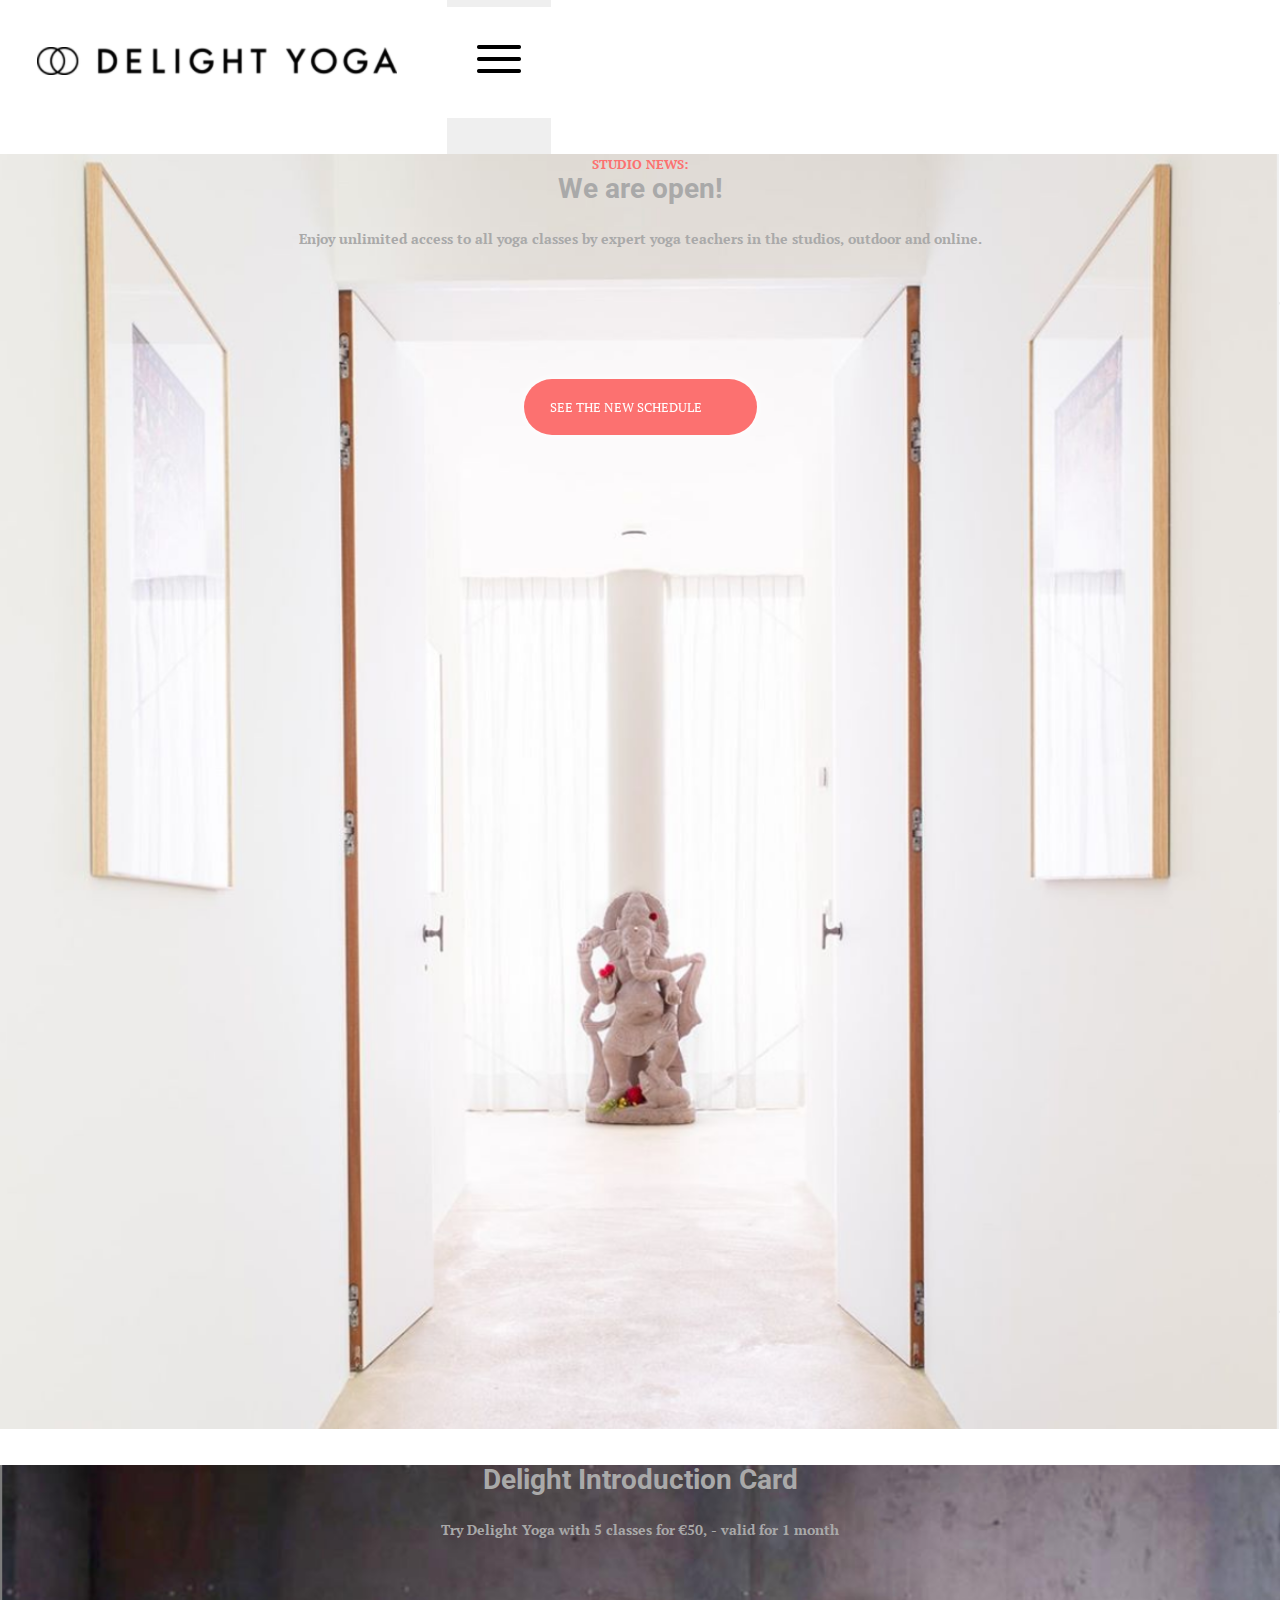
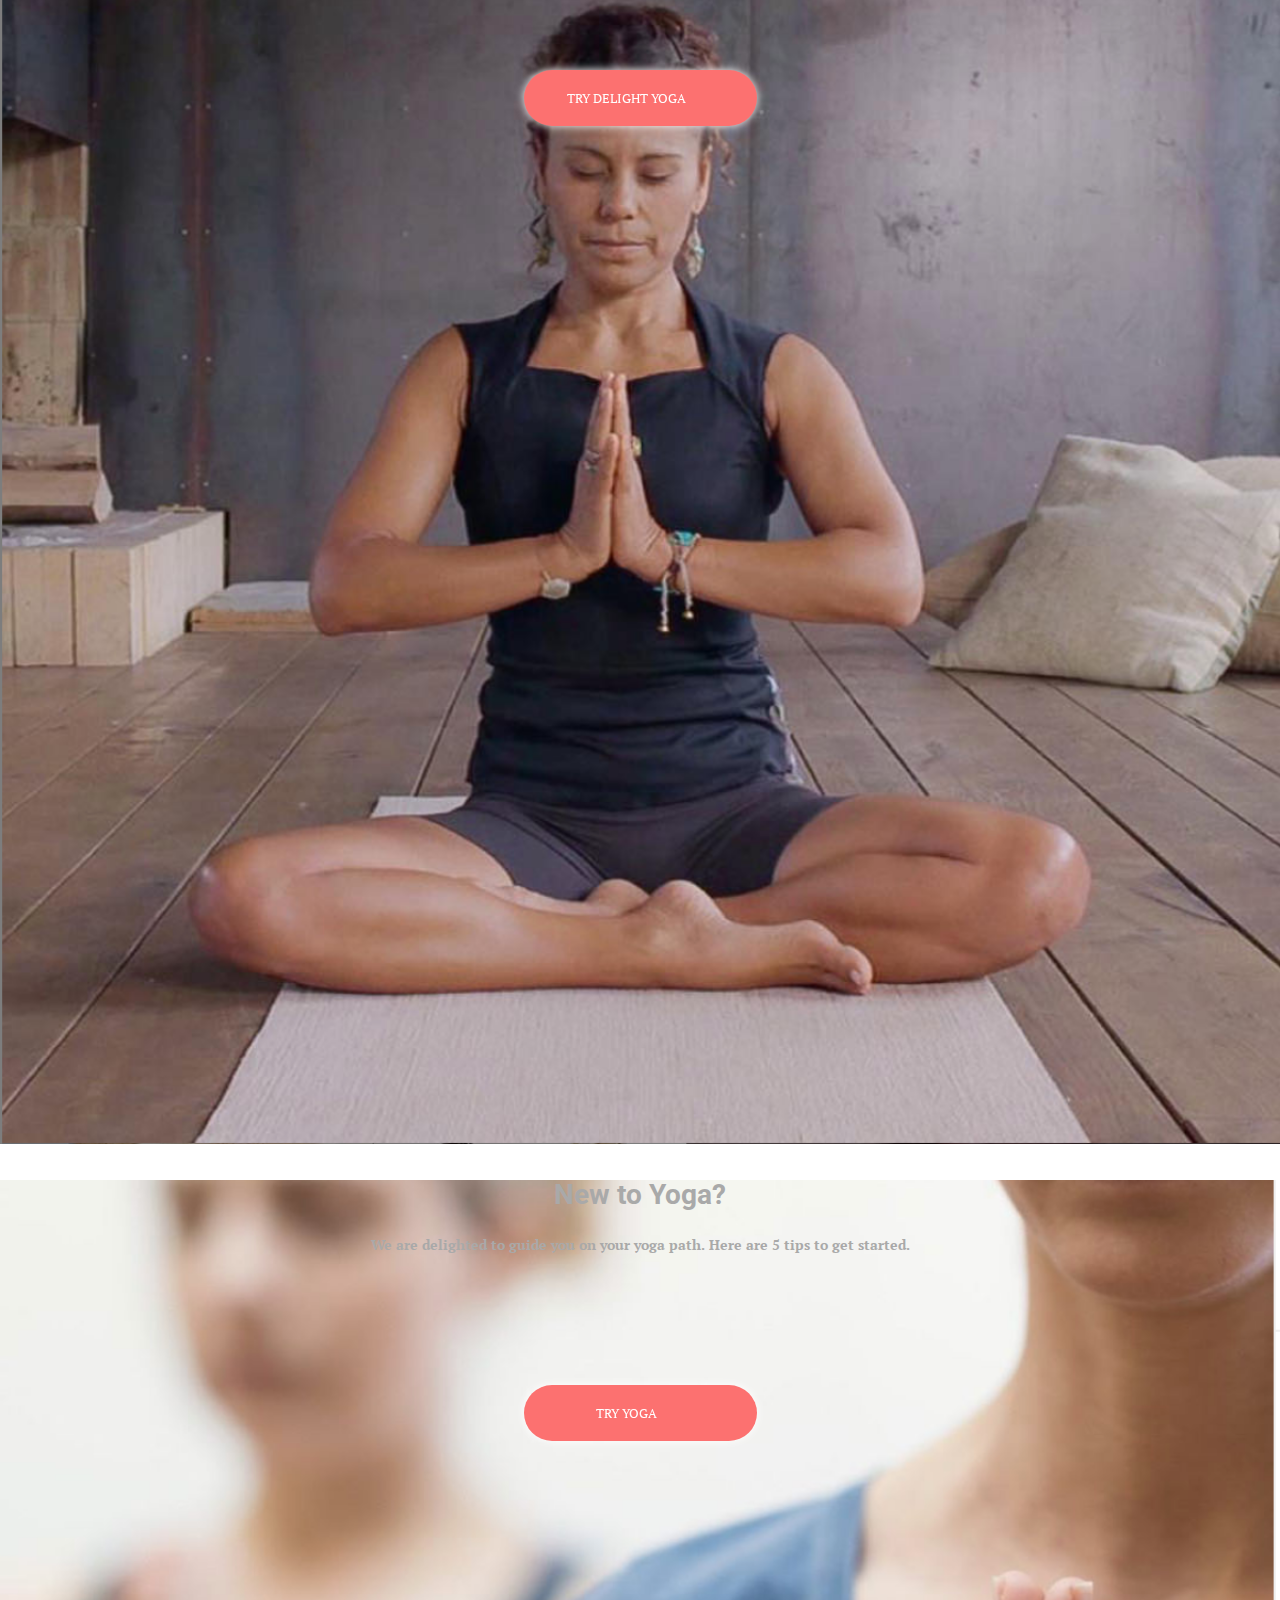
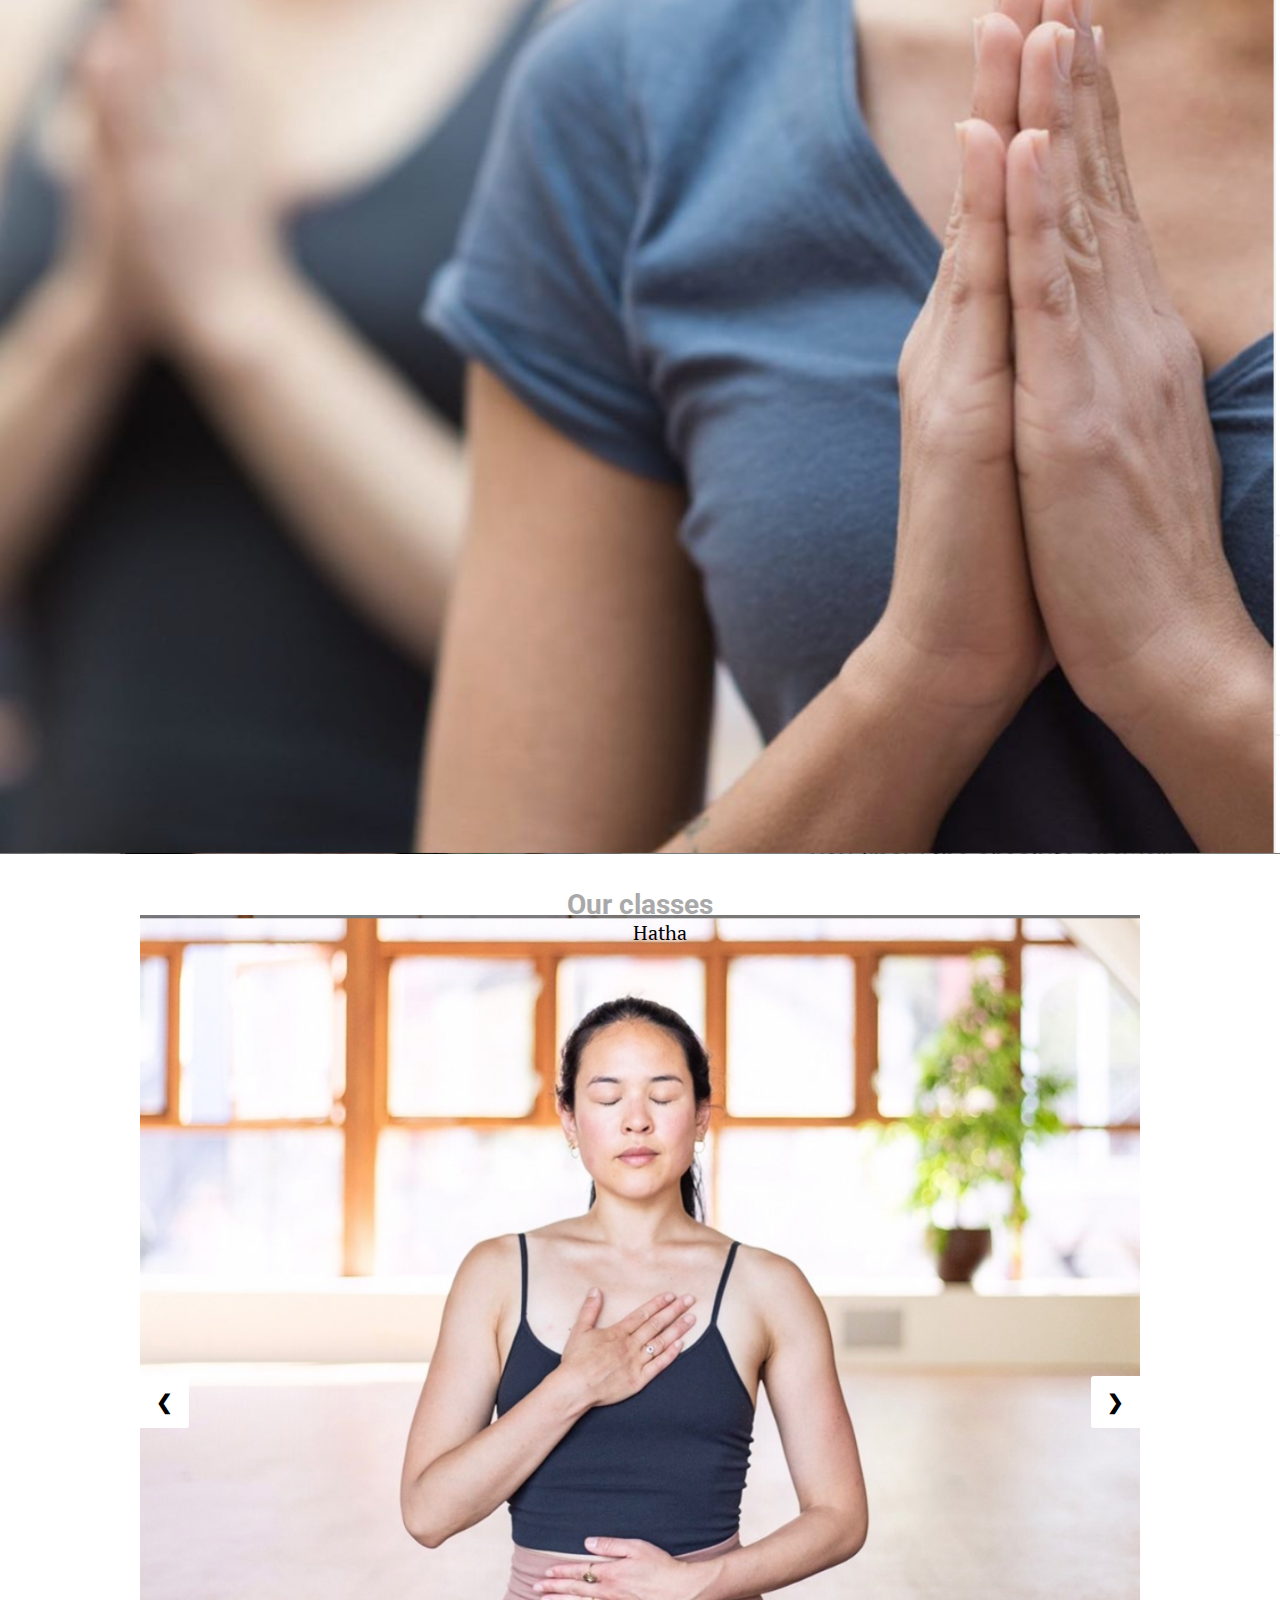
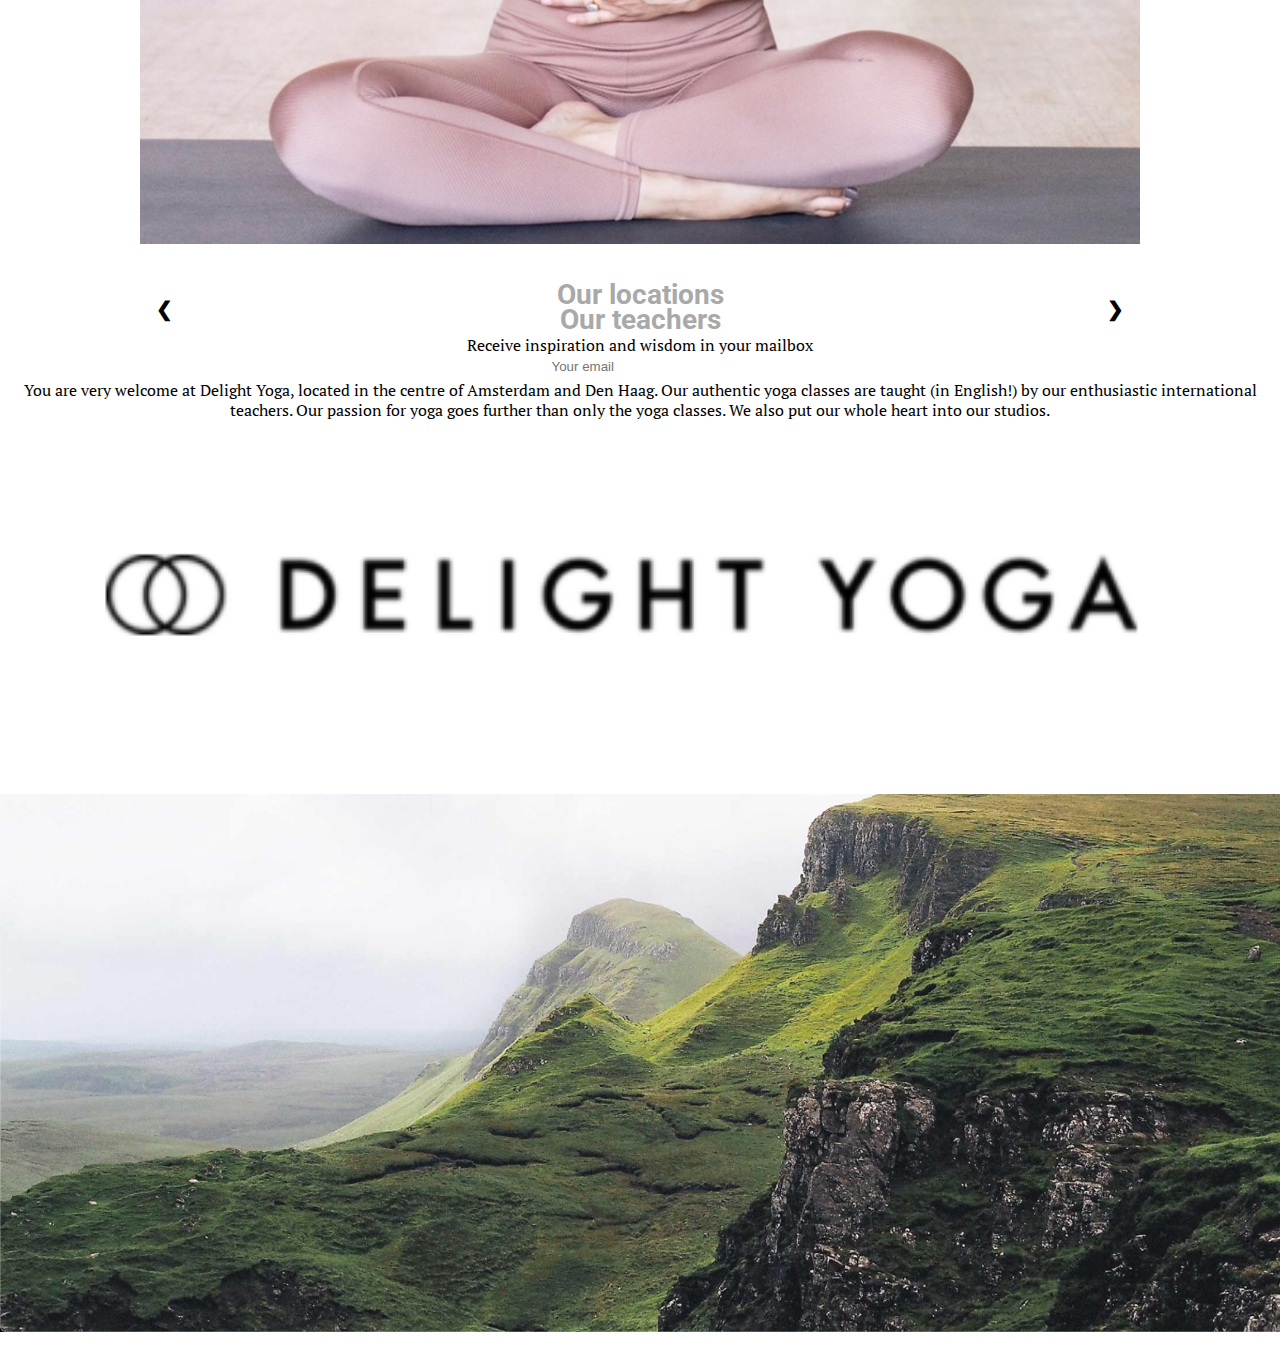
==== commit f4c90a28: "Add files via upload" ====
--- a/index.html
+++ b/index.html
@@ -39,7 +39,7 @@
                 <h3>We are open!</h3>
                 <h4>Enjoy unlimited access to all yoga classes by expert yoga teachers
                     in the studios, outdoor and online.</h4>
-                <a href="index.html">SEE THE NEW SCHEDULE</a>
+                <a class="button" href="index.html">SEE THE NEW SCHEDULE</a>
             </div>
         </section>
         <section>
@@ -49,7 +49,7 @@
                 <h4>
                     Try Delight Yoga with 5 classes for &euro;50, - valid for 1 month
                 </h4>
-                <a href="index.html">TRY DELIGHT YOGA</a>
+                <a class="button" href="index.html">TRY DELIGHT YOGA</a>
             </div>
         </section>
         <section>
@@ -58,36 +58,59 @@
                 <h3>New to Yoga?</h3>
                 <h4>We are delighted to guide you on your yoga path.
                     Here are 5 tips to get started.</h4>
-                <a href="index.html">TRY YOGA</a>
+                <a class="button" href="index.html">TRY YOGA</a>
             </div>
         </section>
         <section>
             <h3>Our classes</h3>
-            <div class="car-container">
-                <div class="foto fade">
+            <section class="car-container">
+                <section class="foto fade">
                     <img src="images/classes1.png" style="width:100%" alt="hatha">
                     <div class="car-text">Hatha</div>
-                </div>
-                <div class="foto fade">
+                </section>
+                <section class="foto fade">
                     <img src="images/classes2.png" style="width:100%" alt="vinyasa">
                     <div class="car-text">Vinyasa</div>
-                </div>
-                <div class="foto fade">
+                </section>
+                <section class="foto fade">
                     <img src="images/classes3.png" style="width:100%" alt="astanga">
                     <div class="car-text">Astanga</div>
-                </div>
-                <div class="foto fade">
+                </section>
+                <section class="foto fade">
                     <img src="images/classes4.png" style="width:100%" alt="mindfulness">
                     <div class="car-text">Midfulness</div>
-                </div>
+                </section>
 
                 <a class="prev" onclick="plusSlides(-1)">&#10094;</a>
                 <a class="next" onclick="plusSlides(1)">&#10095;</a>
-            </div>
+            </section>
         </section>
+
         <section>
             <h3>Our locations</h3>
+            <section class="car-container">
+                <section class="foto fade">
+                    <img src="images/location1.png" style="width:100%" alt="Prinseneiland">
+                    <div class="car-text">Prinseneiland</div>
+                </section>
+                <section class="foto fade">
+                    <img src="images/location2.png" style="width:100%" alt="Nieuwe Achtergracht">
+                    <div class="car-text">Nieuwe Achtergracht</div>
+                </section>
+                <section class="foto fade">
+                    <img src="images/location3.png" style="width:100%" alt="weteringschans">
+                    <div class="car-text">Weteringschans</div>
+                </section>
+                <section class="foto fade">
+                    <img src="images/location4.png" style="width:100%" alt="de clerqstraat">
+                    <div class="car-text">De Clerqstraat</div>
+                </section>
+
+                <a class="prev" onclick="plusSlides(-1)">&#10094;</a>
+                <a class="next" onclick="plusSlides(1)">&#10095;</a>
+            </section>
         </section>
+
         <section>
             <h3>Our teachers</h3>
         </section>
@@ -106,6 +129,7 @@
         <img src="images/logo.png" alt="logo">
         <img src="images/footer.png" alt="footer">
     </footer>
+    <script src="scripts/script.js"></script>
 </body>
 
 </html>
--- a/styles/style.css
+++ b/styles/style.css
@@ -48,7 +48,7 @@
 
 }
 
-main a {
+.button {
     display: block;
     text-decoration: none;
     background-color: #FC7170;
@@ -91,6 +91,7 @@
     height: 70vw;
     z-index: 100;
     transform: translateY(-100%);
+    color: black;
 
 }
 
@@ -130,42 +131,58 @@
     padding: 16px;
     color: black;
     font-weight: bold;
-    font-size: 18px;
+    font-size: 20px;
     transition: 0.6s ease;
     border-radius: 0 3px 3px 0;
     user-select: none;
 }
 
+.prev {
+    left: 0;
+    background: white;
+}
+
 .next {
-  right: 0;
-  border-radius: 3px 0 0 3px;
-}
-
-.car-text{
-  color: #f2f2f2;
-  font-size: 15px;
-  padding: 8px 12px;
-  position: absolute;
-  bottom: 8px;
-  width: 100%;
-  text-align: center;
+    right: 0;
+    border-radius: 3px 0 0 3px;
+    background: white;
+}
+
+.car-text {
+    color: black;
+    font-size: 20px;
+    padding: 8px 12px;
+    position: absolute;
+    bottom: 8px;
+    width: 100%;
+    text-align: center;
 }
 
 .fade {
-  -webkit-animation-name: fade;
-  -webkit-animation-duration: 1.5s;
-  animation-name: fade;
-  animation-duration: 1.5s;
+    -webkit-animation-name: fade;
+    -webkit-animation-duration: 1.5s;
+    animation-name: fade;
+    animation-duration: 1.5s;
 }
 
 @-webkit-keyframes fade {
-  from {opacity: .4} 
-  to {opacity: 1}
+    from {
+        opacity: .4
+    }
+
+    to {
+        opacity: 1
+    }
 }
 
 @keyframes fade {
-  from {opacity: .4} 
-  to {opacity: 1}
+    from {
+        opacity: .4
+    }
+
+    to {
+        opacity: 1
+    }
 }
 
 /*Breakpoints*/
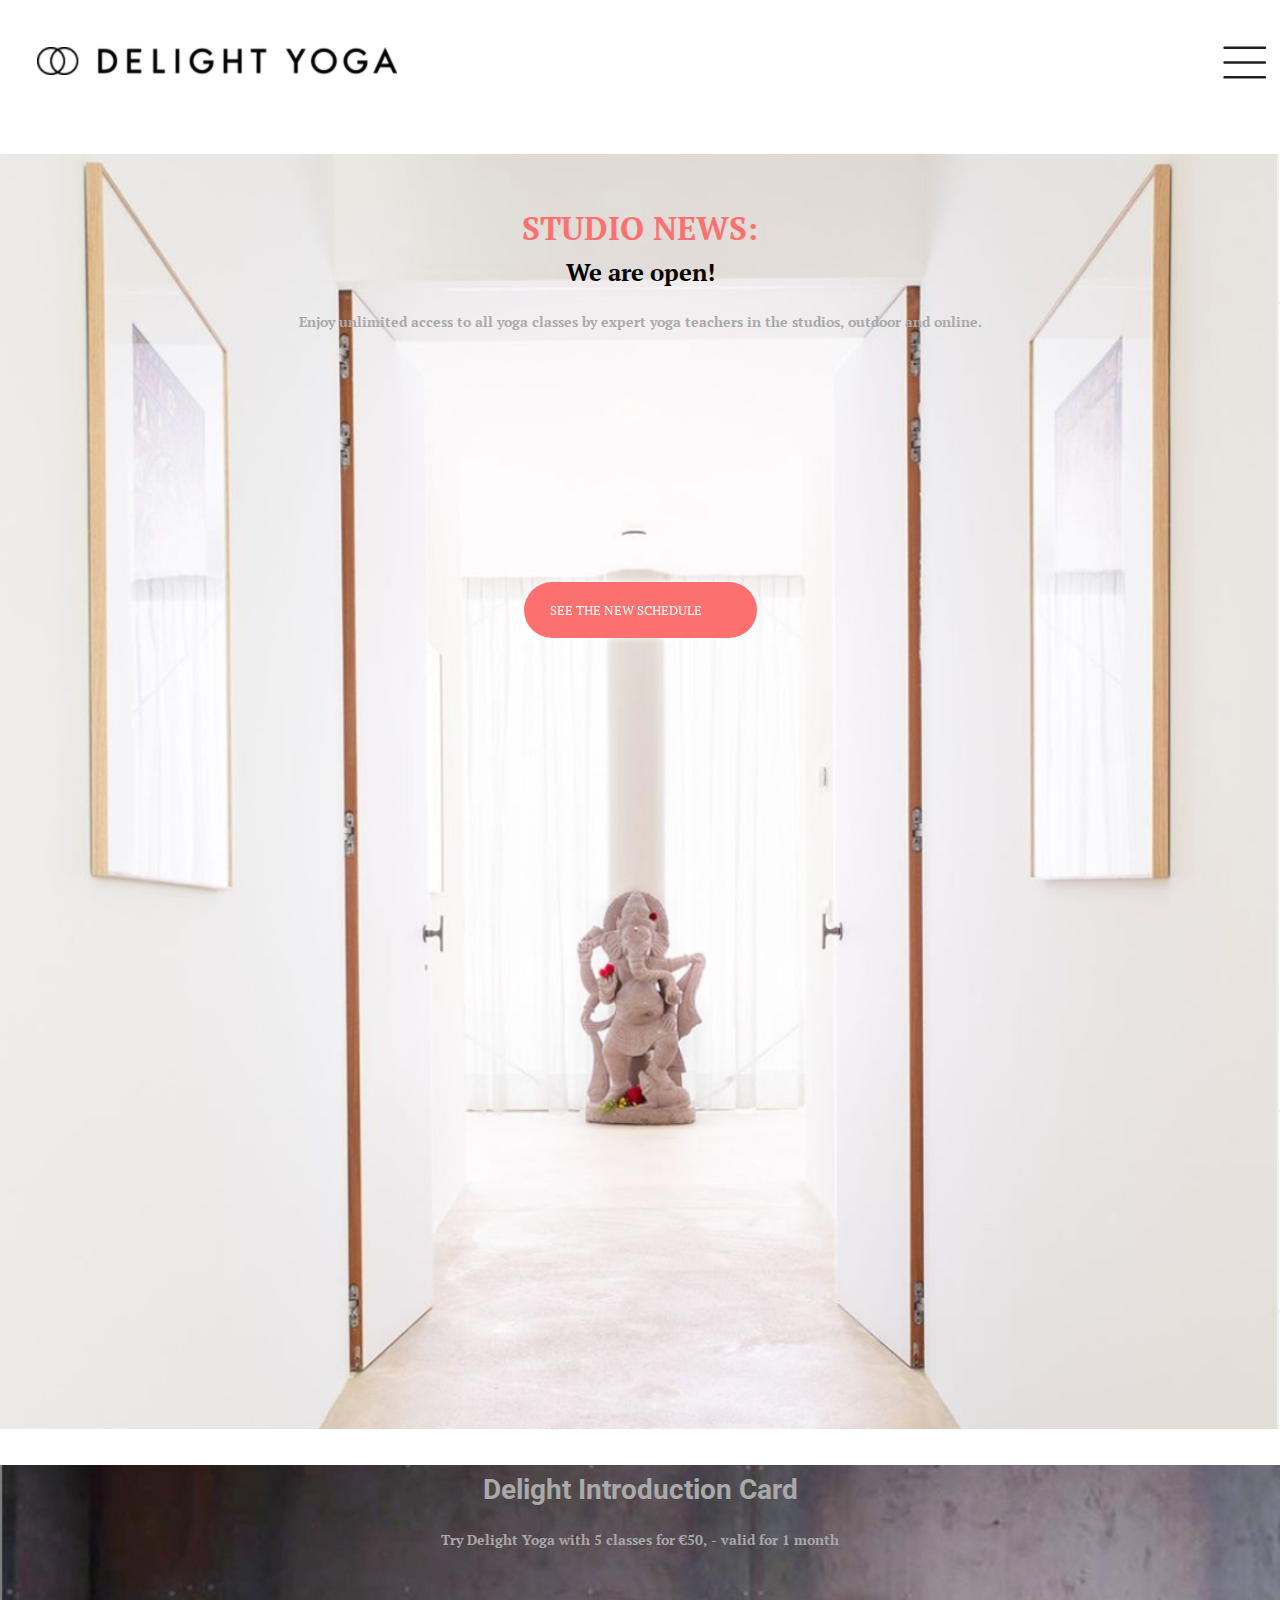
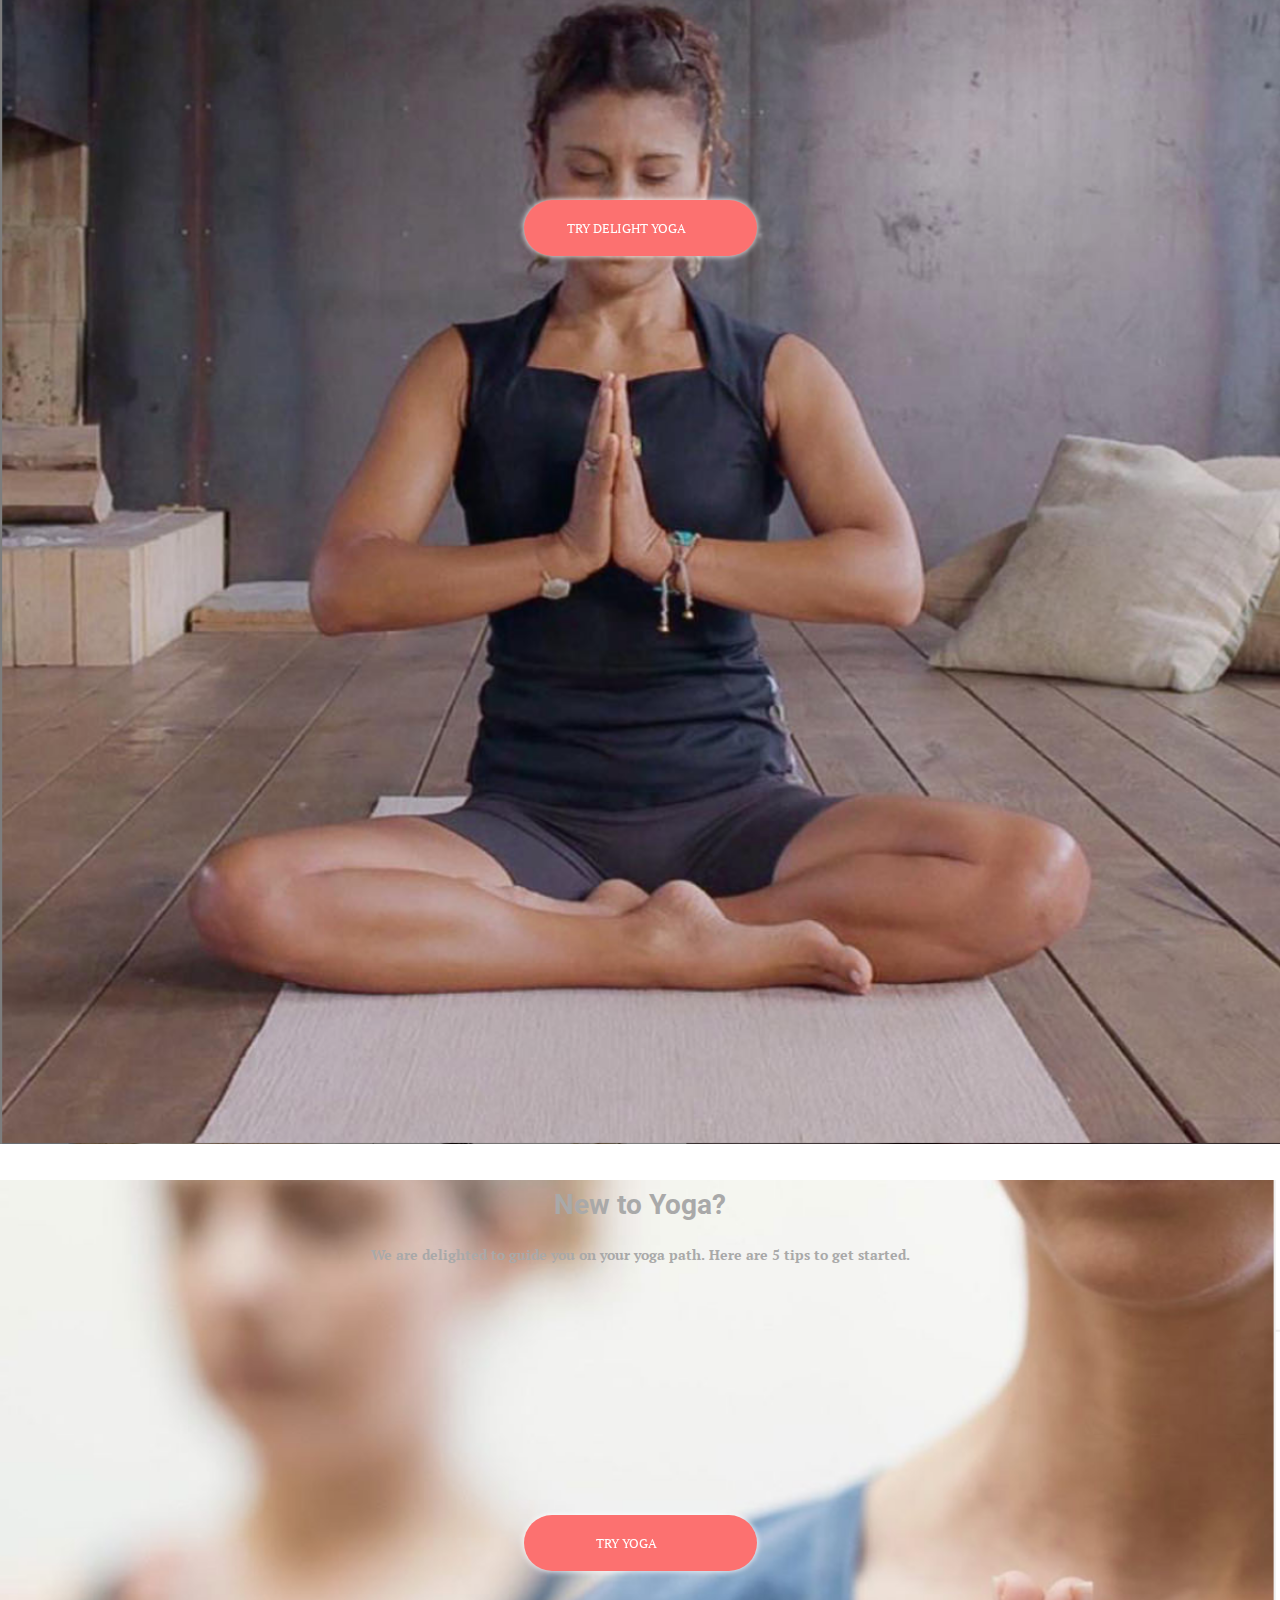
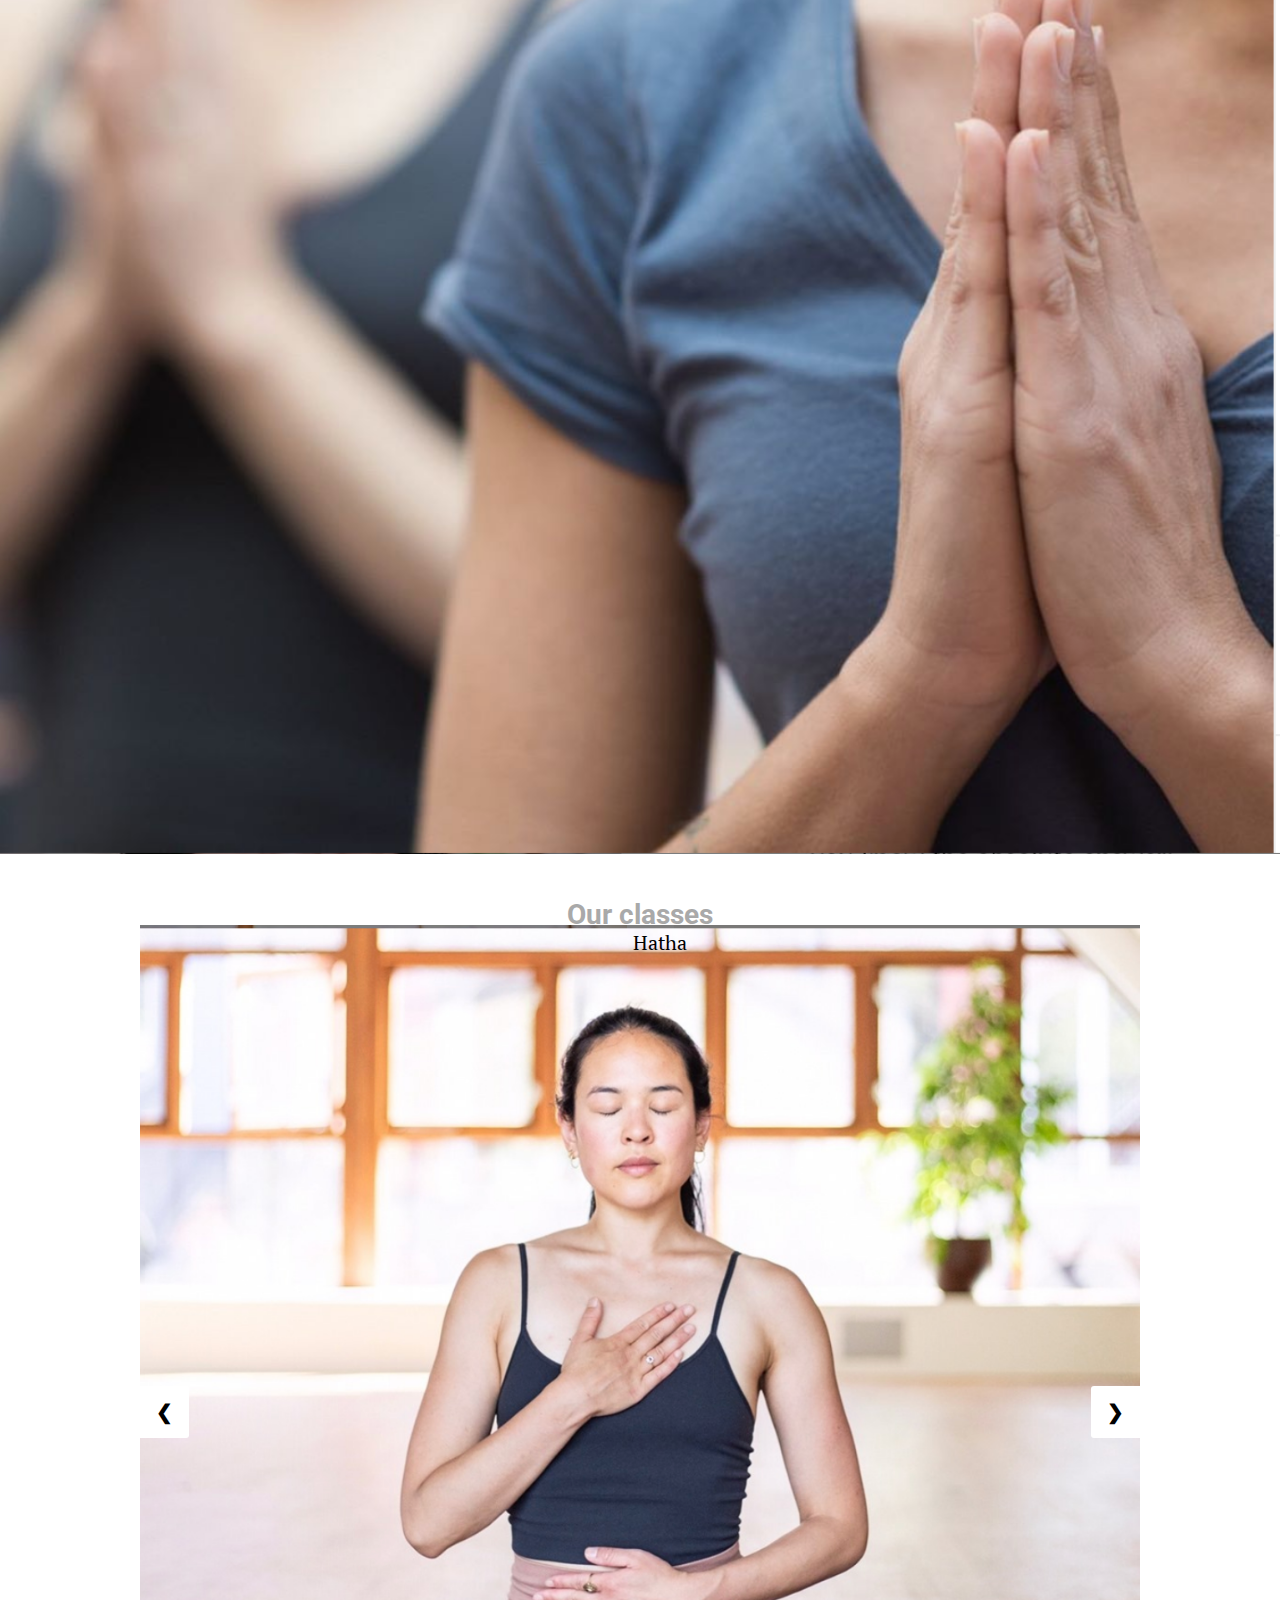
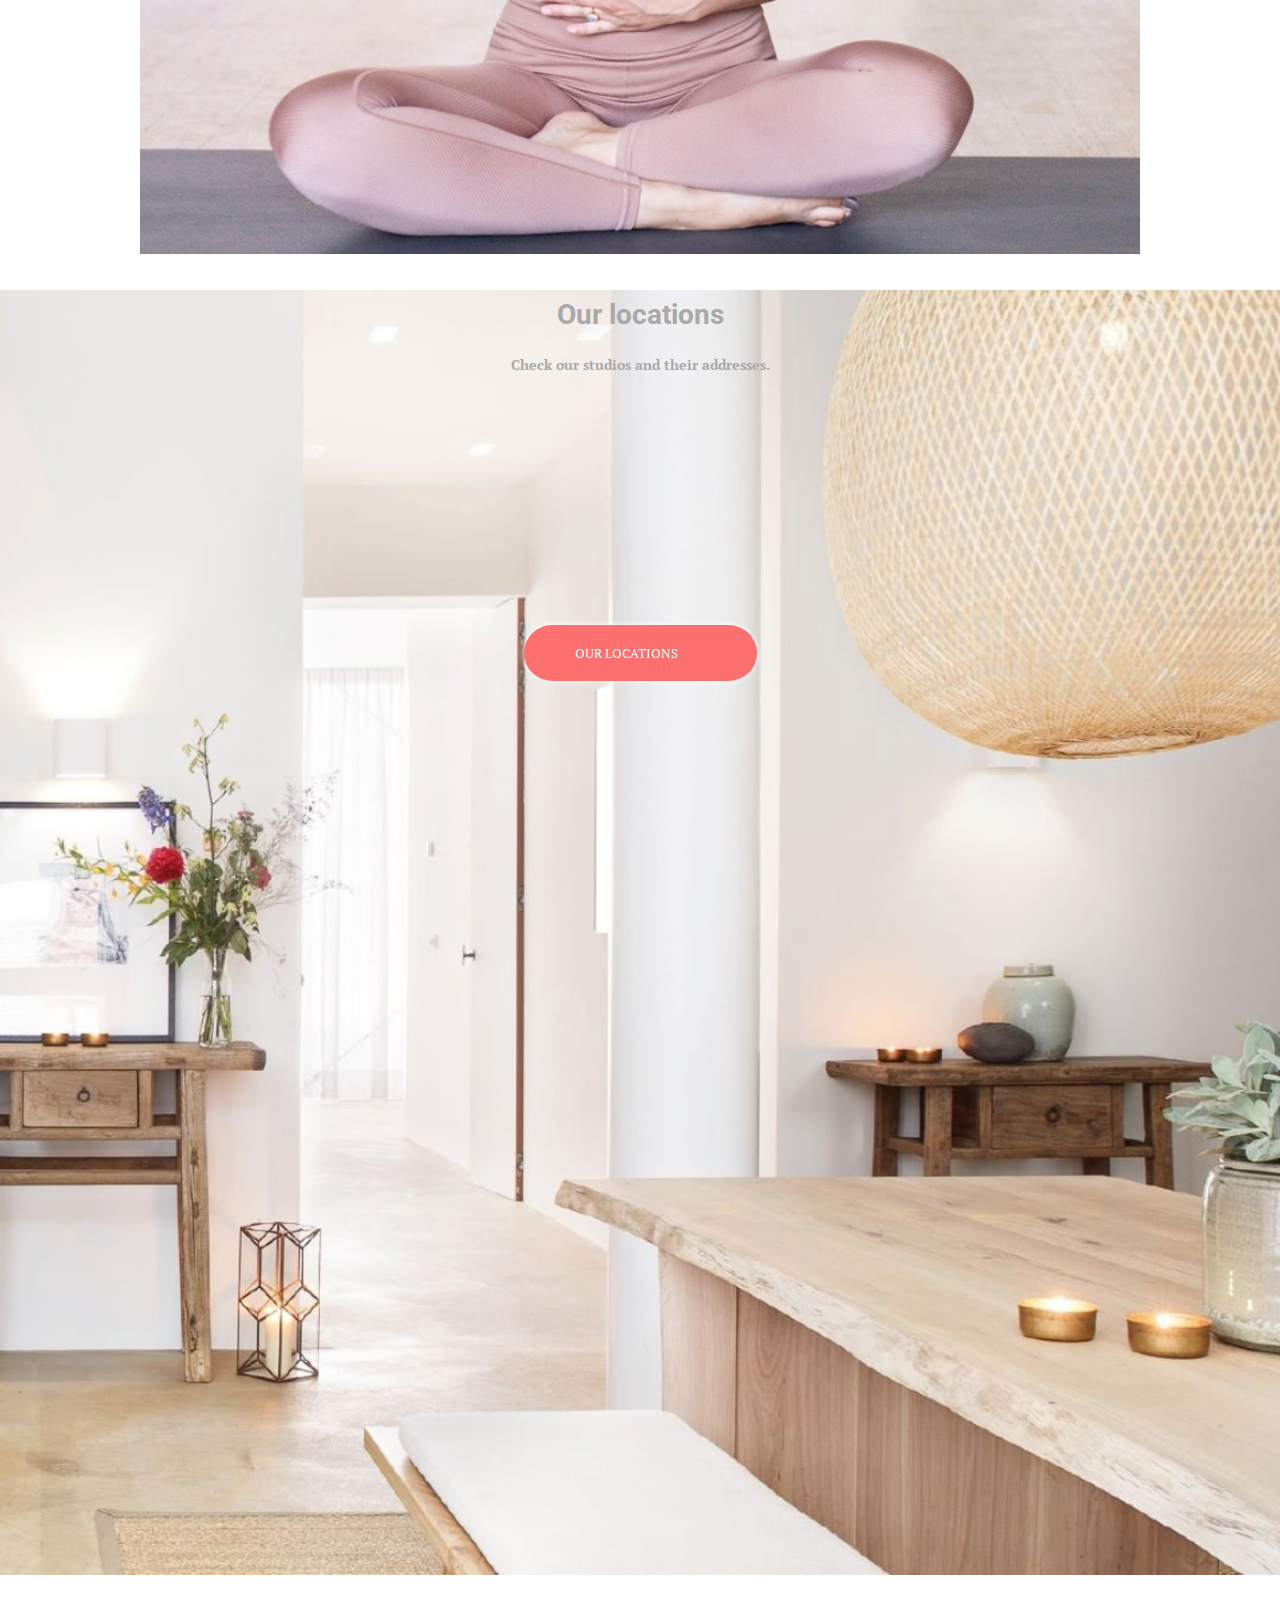
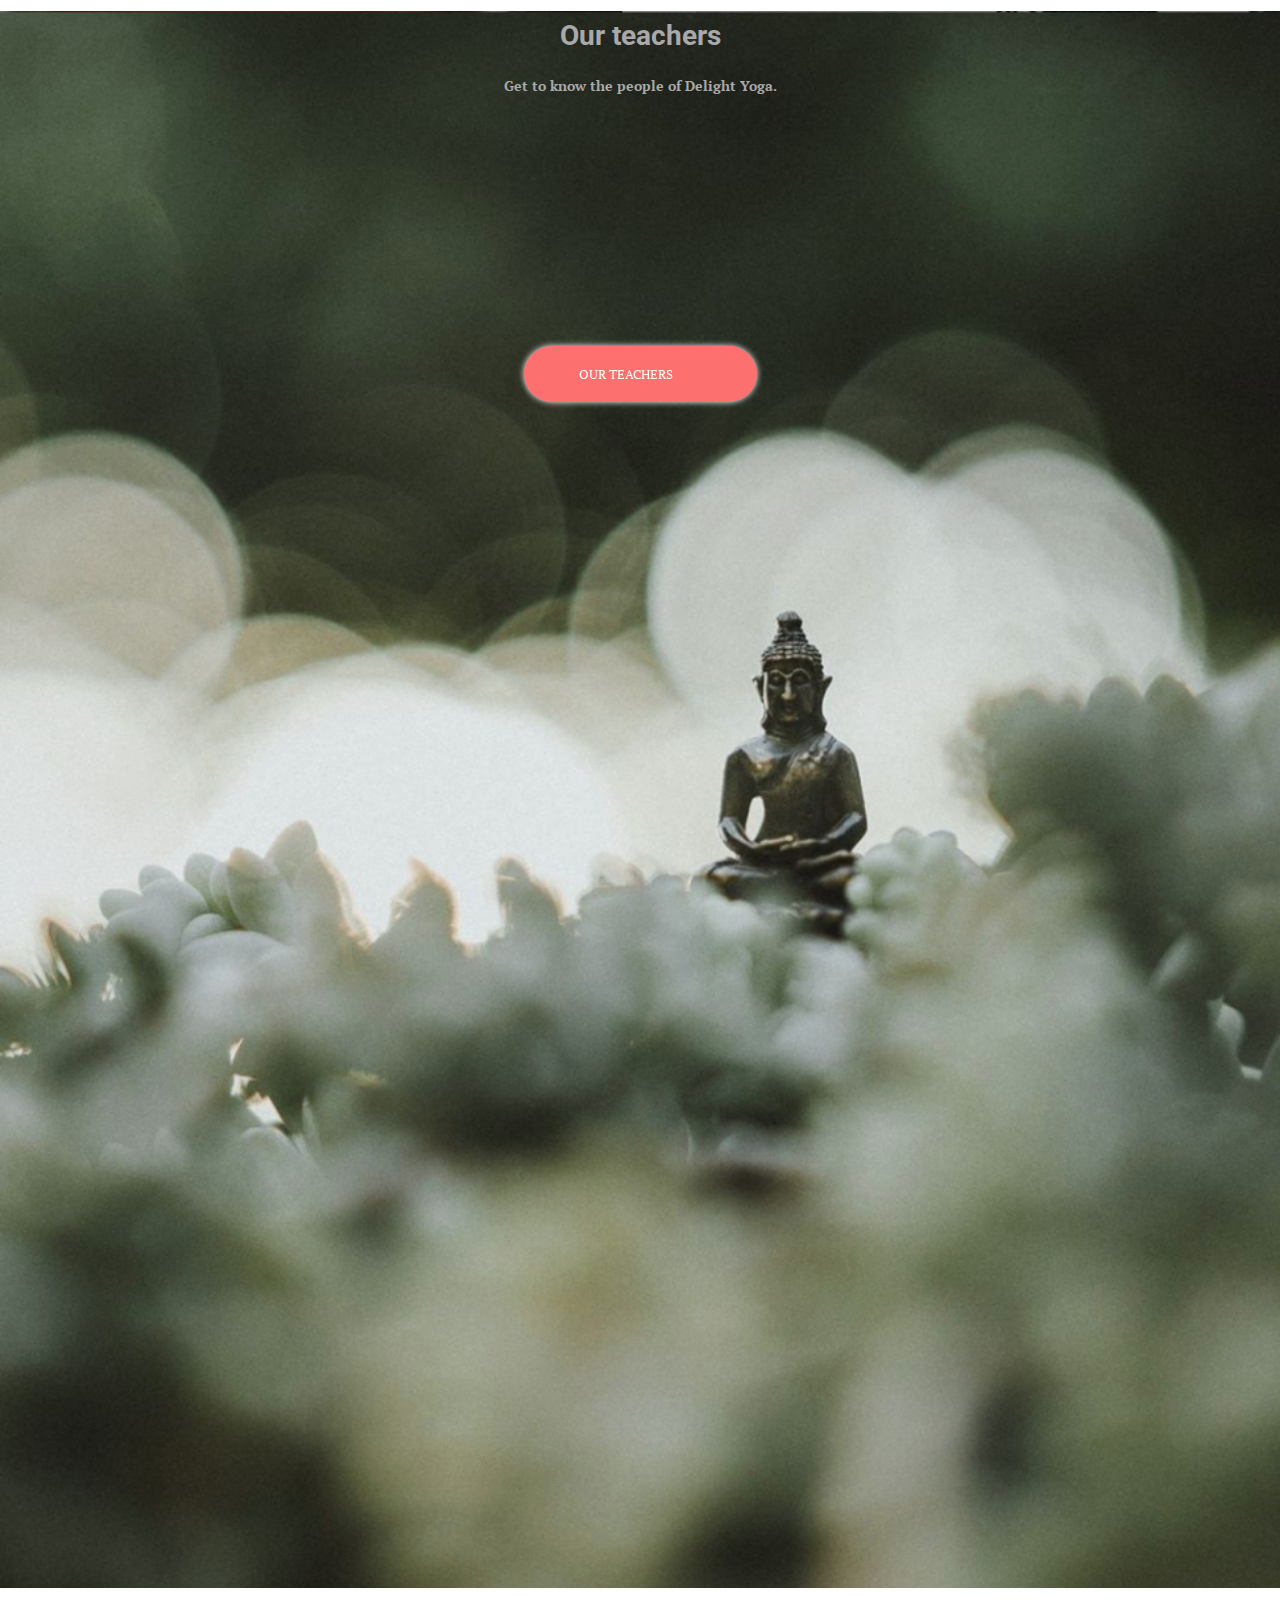
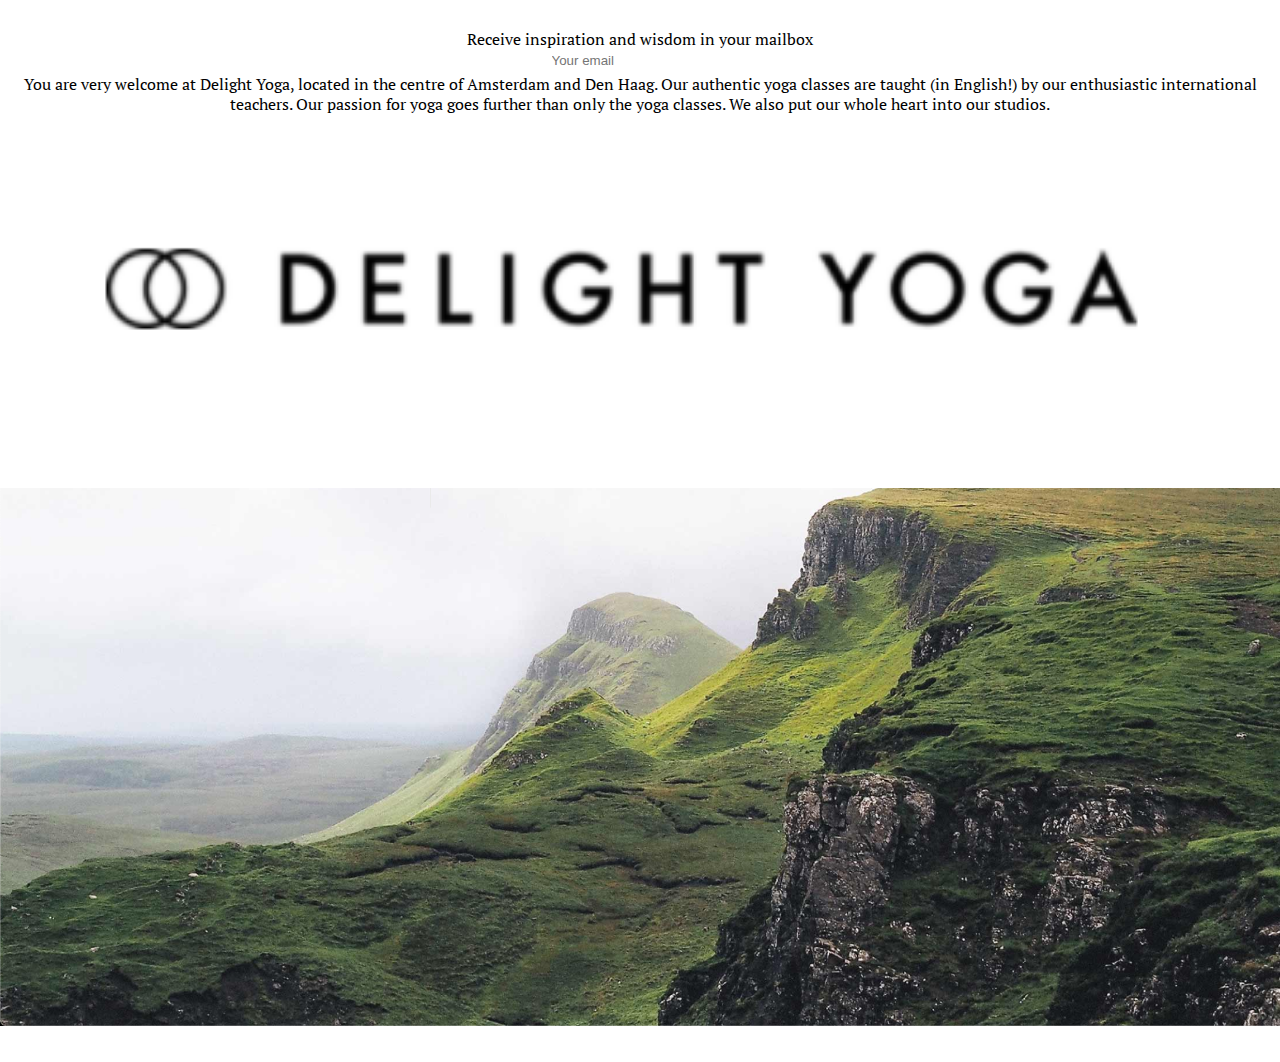
==== commit b66c2124: "Add files via upload" ====
--- a/index.html
+++ b/index.html
@@ -21,22 +21,24 @@
         <a href="index.html">
             <img src="images/logo.png" alt="Delight Yoga logo">
         </a>
-        <button id="hamburger"> <img src="images/navbar.png" alt="navigation bar">
+        <button id="hamburger"> <img src="images/hamburger.svg" alt="navigation bar">
         </button>
         <nav>
-            <a href="#">Yoga</a>
-            <a href="#">Schedule</a>
-            <a href="#">Prices</a>
-            <a href="#">Blog</a>
-            <a href="#">About</a>
+            <ul>
+                <li><a href="#">Yoga</a></li>
+                <li><a href="#">Schedule</a></li>
+                <li><a href="#">Prices</a></li>
+                <li><a href="#">Blog</a></li>
+                <li><a href="#">About</a></li>
+            </ul>
         </nav>
     </header>
     <main>
         <section>
             <img src="images/studionews.png" alt="yoga studio interior">
             <div>
-                <h5>STUDIO NEWS:</h5>
-                <h3>We are open!</h3>
+                <h1>STUDIO NEWS:</h1>
+                <h2>We are open!</h2>
                 <h4>Enjoy unlimited access to all yoga classes by expert yoga teachers
                     in the studios, outdoor and online.</h4>
                 <a class="button" href="index.html">SEE THE NEW SCHEDULE</a>
@@ -73,12 +75,12 @@
                     <div class="car-text">Vinyasa</div>
                 </section>
                 <section class="foto fade">
-                    <img src="images/classes3.png" style="width:100%" alt="astanga">
-                    <div class="car-text">Astanga</div>
+                    <img src="images/classes3.png" style="width:100%" alt="ashtanga">
+                    <div class="car-text">Ashtanga</div>
                 </section>
                 <section class="foto fade">
                     <img src="images/classes4.png" style="width:100%" alt="mindfulness">
-                    <div class="car-text">Midfulness</div>
+                    <div class="car-text">Mindfulness</div>
                 </section>
 
                 <a class="prev" onclick="plusSlides(-1)">&#10094;</a>
@@ -87,32 +89,24 @@
         </section>
 
         <section>
-            <h3>Our locations</h3>
-            <section class="car-container">
-                <section class="foto fade">
-                    <img src="images/location1.png" style="width:100%" alt="Prinseneiland">
-                    <div class="car-text">Prinseneiland</div>
-                </section>
-                <section class="foto fade">
-                    <img src="images/location2.png" style="width:100%" alt="Nieuwe Achtergracht">
-                    <div class="car-text">Nieuwe Achtergracht</div>
-                </section>
-                <section class="foto fade">
-                    <img src="images/location3.png" style="width:100%" alt="weteringschans">
-                    <div class="car-text">Weteringschans</div>
-                </section>
-                <section class="foto fade">
-                    <img src="images/location4.png" style="width:100%" alt="de clerqstraat">
-                    <div class="car-text">De Clerqstraat</div>
-                </section>
-
-                <a class="prev" onclick="plusSlides(-1)">&#10094;</a>
-                <a class="next" onclick="plusSlides(1)">&#10095;</a>
-            </section>
+            <img src="images/location3.png" alt="our locations">
+            <div>
+                <h3>Our locations</h3>
+                <h4>
+                    Check our studios and their addresses.
+                </h4>
+                <a class="button" href="index.html">OUR LOCATIONS</a>
+            </div>
         </section>
-
         <section>
-            <h3>Our teachers</h3>
+            <img src="images/teachers.png" alt="teachers">
+            <div>
+                <h3>Our teachers</h3>
+                <h4>
+                    Get to know the people of Delight Yoga.
+                </h4>
+                <a class="button" href="index.html">OUR TEACHERS</a>
+            </div>
         </section>
     </main>
     <section>
--- a/styles/style.css
+++ b/styles/style.css
@@ -15,6 +15,84 @@
     line-height: 20px;
 }
 
+
+
+/*Caroussel*/
+
+.car-container {
+    max-width: 1000px;
+    position: relative;
+    margin: auto;
+}
+
+.foto {
+    display: none;
+}
+
+.prev,
+.next {
+    cursor: pointer;
+    position: absolute;
+    top: 50%;
+    width: auto;
+    margin-top: -22px;
+    padding: 16px;
+    color: black;
+    font-weight: bold;
+    font-size: 20px;
+    transition: 0.6s ease;
+    border-radius: 0 3px 3px 0;
+    user-select: none;
+}
+
+.prev {
+    left: 0;
+    background: white;
+}
+
+.next {
+    right: 0;
+    border-radius: 3px 0 0 3px;
+    background: white;
+}
+
+.car-text {
+    color: black;
+    font-size: 20px;
+    padding: 8px 12px;
+    position: absolute;
+    bottom: 8px;
+    width: 100%;
+    text-align: center;
+}
+
+.fade {
+    -webkit-animation-name: fade;
+    -webkit-animation-duration: 1.5s;
+    animation-name: fade;
+    animation-duration: 1.5s;
+}
+
+@-webkit-keyframes fade {
+    from {
+        opacity: .4
+    }
+
+    to {
+        opacity: 1
+    }
+}
+
+@keyframes fade {
+    from {
+        opacity: .4
+    }
+
+    to {
+        opacity: 1
+    }
+}
+
 img {
     width: 100%;
     padding-bottom: 2em;
@@ -25,12 +103,15 @@
     color: darkgrey;
     font-size: 28px;
     padding-top: 5px;
+    margin-top: 10px;
 }
 
 
 header {
     display: flex;
     flex-direction: row;
+    outline: 1px black;
+    justify-content: space-between;
 }
 
 section {
@@ -61,11 +142,10 @@
     font-size: 13px;
     width: 60%;
     margin: auto;
-    margin-top: 130px;
     position: relative;
     min-width: 231px;
     max-width: 233px;
-    filter: drop-shadow(0 0 0.3rem white)
+    filter: drop-shadow(0 0 0.2rem white);
 }
 
 main h4 {
@@ -78,6 +158,16 @@
 
 }
 
+h1 {
+    color: #FC7170;
+    margin-top: 2em;
+}
+
+h2 {
+    color: black;
+    margin-top: 1em;
+}
+
 h5 {
     color: #FC7170;
 }
@@ -86,13 +176,19 @@
     background-color: white;
     position: absolute;
     left: 0;
-    top: 0;
+    top: 8em;
     width: 100vw;
     height: 70vw;
     z-index: 100;
     transform: translateY(-100%);
     color: black;
-
+    right: 1em;
+
+}
+
+#hamburger {
+    background: white;
+    max-width: 5em;
 }
 
 header > button {
@@ -107,95 +203,60 @@
 
 .active nav {
     transform: translateY(0);
-}
-
-/*Caroussel*/
-
-.car-container {
-    max-width: 1000px;
-    position: relative;
-    margin: auto;
-}
-
-.foto {
-    display: none;
-}
-
-.prev,
-.next {
-    cursor: pointer;
-    position: absolute;
-    top: 50%;
-    width: auto;
-    margin-top: -22px;
-    padding: 16px;
-    color: black;
-    font-weight: bold;
-    font-size: 20px;
-    transition: 0.6s ease;
-    border-radius: 0 3px 3px 0;
-    user-select: none;
-}
-
-.prev {
-    left: 0;
-    background: white;
-}
-
-.next {
-    right: 0;
-    border-radius: 3px 0 0 3px;
-    background: white;
-}
-
-.car-text {
-    color: black;
-    font-size: 20px;
-    padding: 8px 12px;
-    position: absolute;
-    bottom: 8px;
-    width: 100%;
-    text-align: center;
-}
-
-.fade {
-    -webkit-animation-name: fade;
-    -webkit-animation-duration: 1.5s;
-    animation-name: fade;
-    animation-duration: 1.5s;
-}
-
-@-webkit-keyframes fade {
-    from {
-        opacity: .4
-    }
-
-    to {
-        opacity: 1
-    }
-}
-
-@keyframes fade {
-    from {
-        opacity: .4
-    }
-
-    to {
-        opacity: 1
-    }
+    transition: .25s;
+}
+
+.active nav ul {
+    display: flex;
+    flex-direction: column;
+
+}
+
+.active nav ul li {
+    text-decoration: none;
+    padding: 1.5em;
 }
 
 /*Breakpoints*/
 
 /*onderste plaatjes naast elkaar, titel groter, uitgebreid footer*/
-@media all and (min-width: 750px) {
+
+@media all and (min-width: 350px) {
     body {
         background-color: none;
     }
+
+    .button {
+        margin-top: 110px;
+
+    }
+}
+
+@media all and (min-width: 750px) {
+    
+    .button {
+        margin-top: 130px;
+
+    }
 }
 
 /*Onderste plaatjes groter, menu komt uit hamburger in categorieen*/
-@media all and (min-width: 1054px) {}
+@media all and (min-width: 1054px) {
+
+    .body{
+        display: flex;
+        flex-basis:auto;
+        flex-wrap: wrap;
+    }
+    .button {
+        margin-top: 250px;
+
+    }
+}
 
 /*onderste plaatjes groter*/
-@media all and (min-width: 1250px) {}
+@media all and (min-width: 1250px) {
+    .button{
+        margin-top: 400 px;
+    }
+}
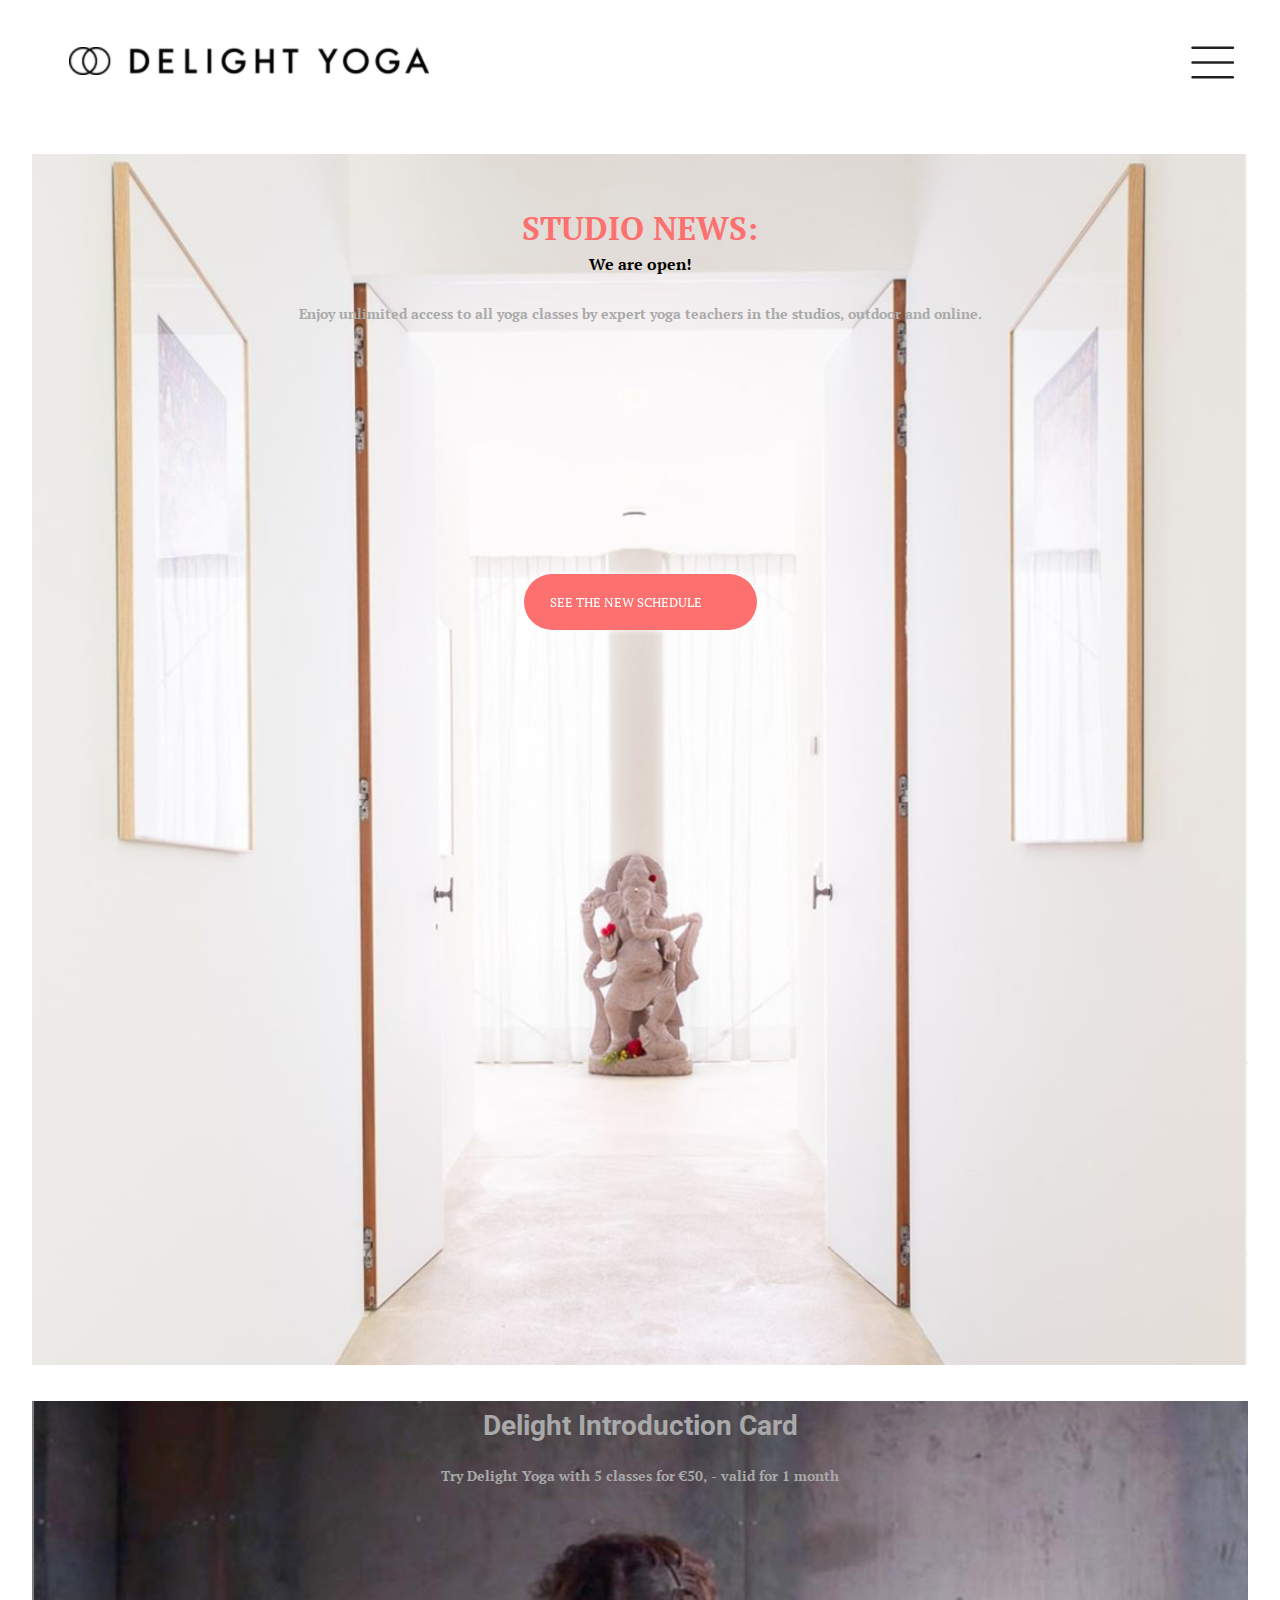
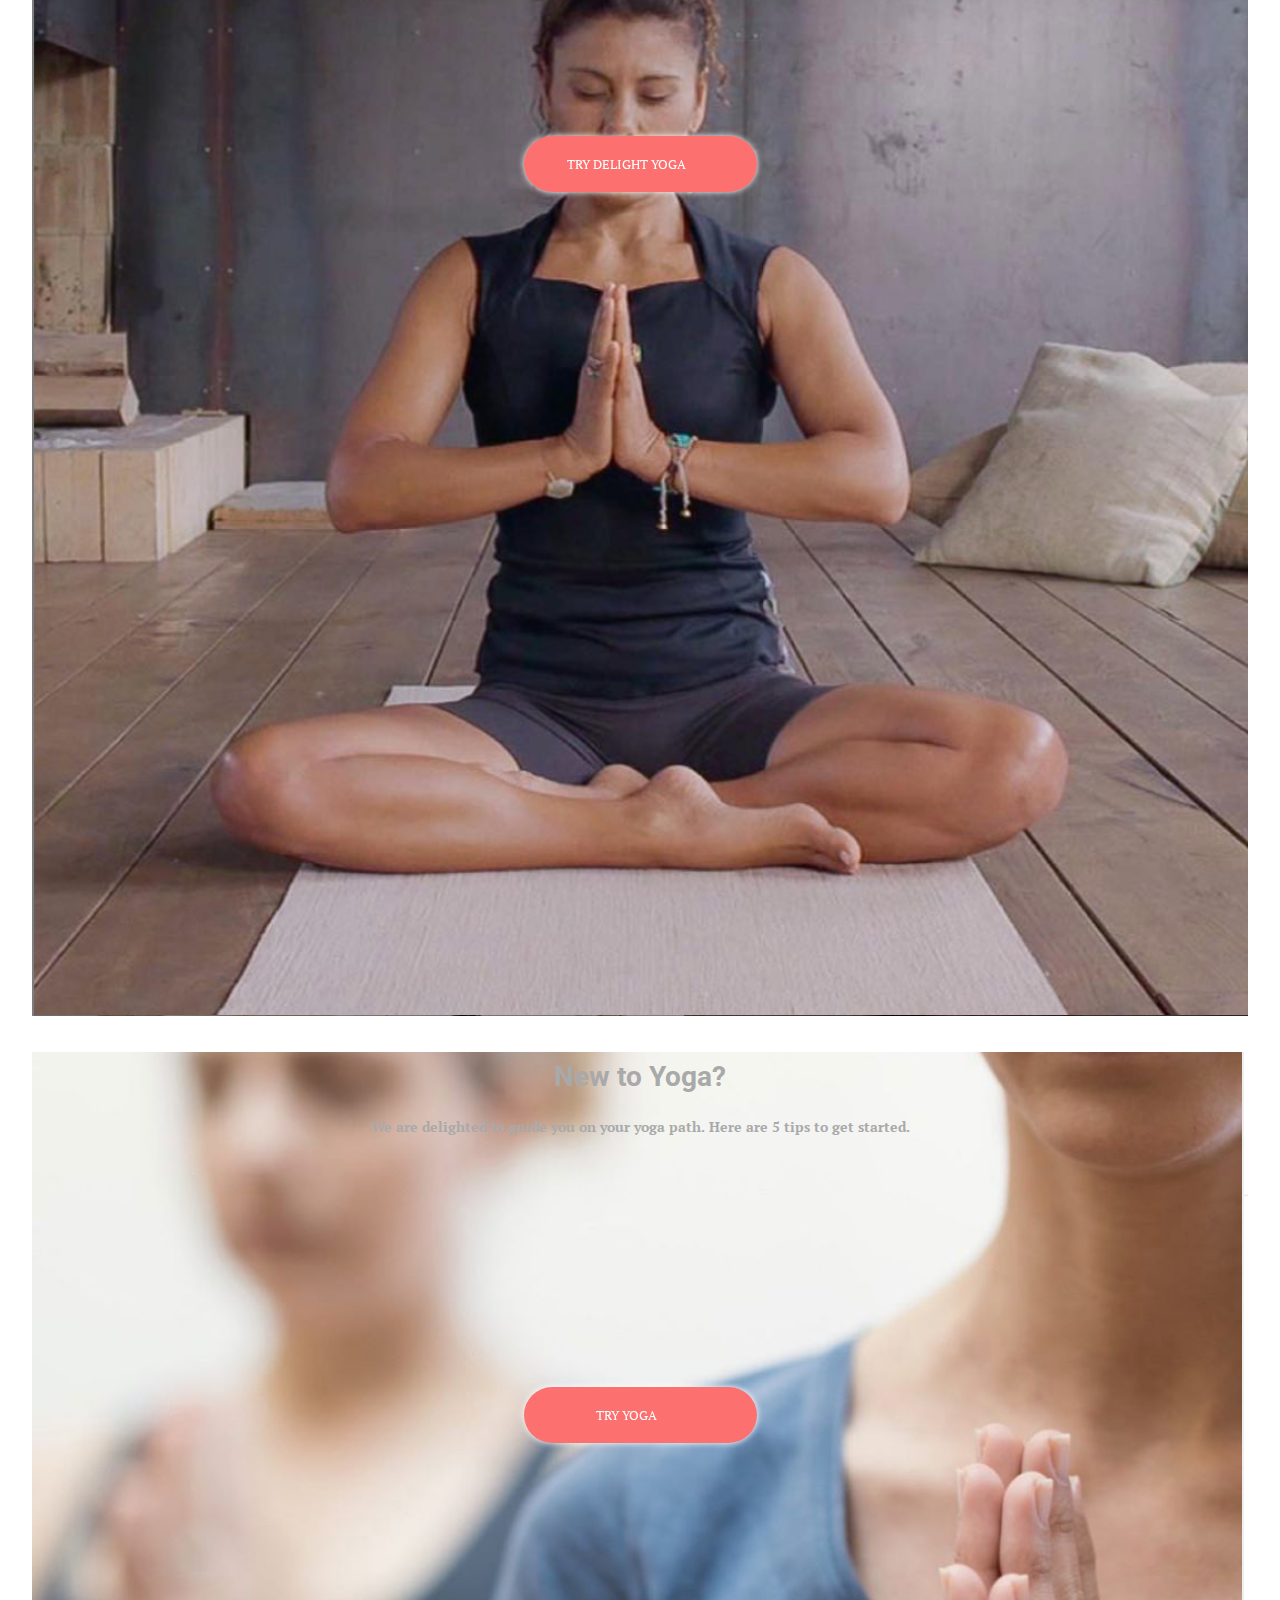
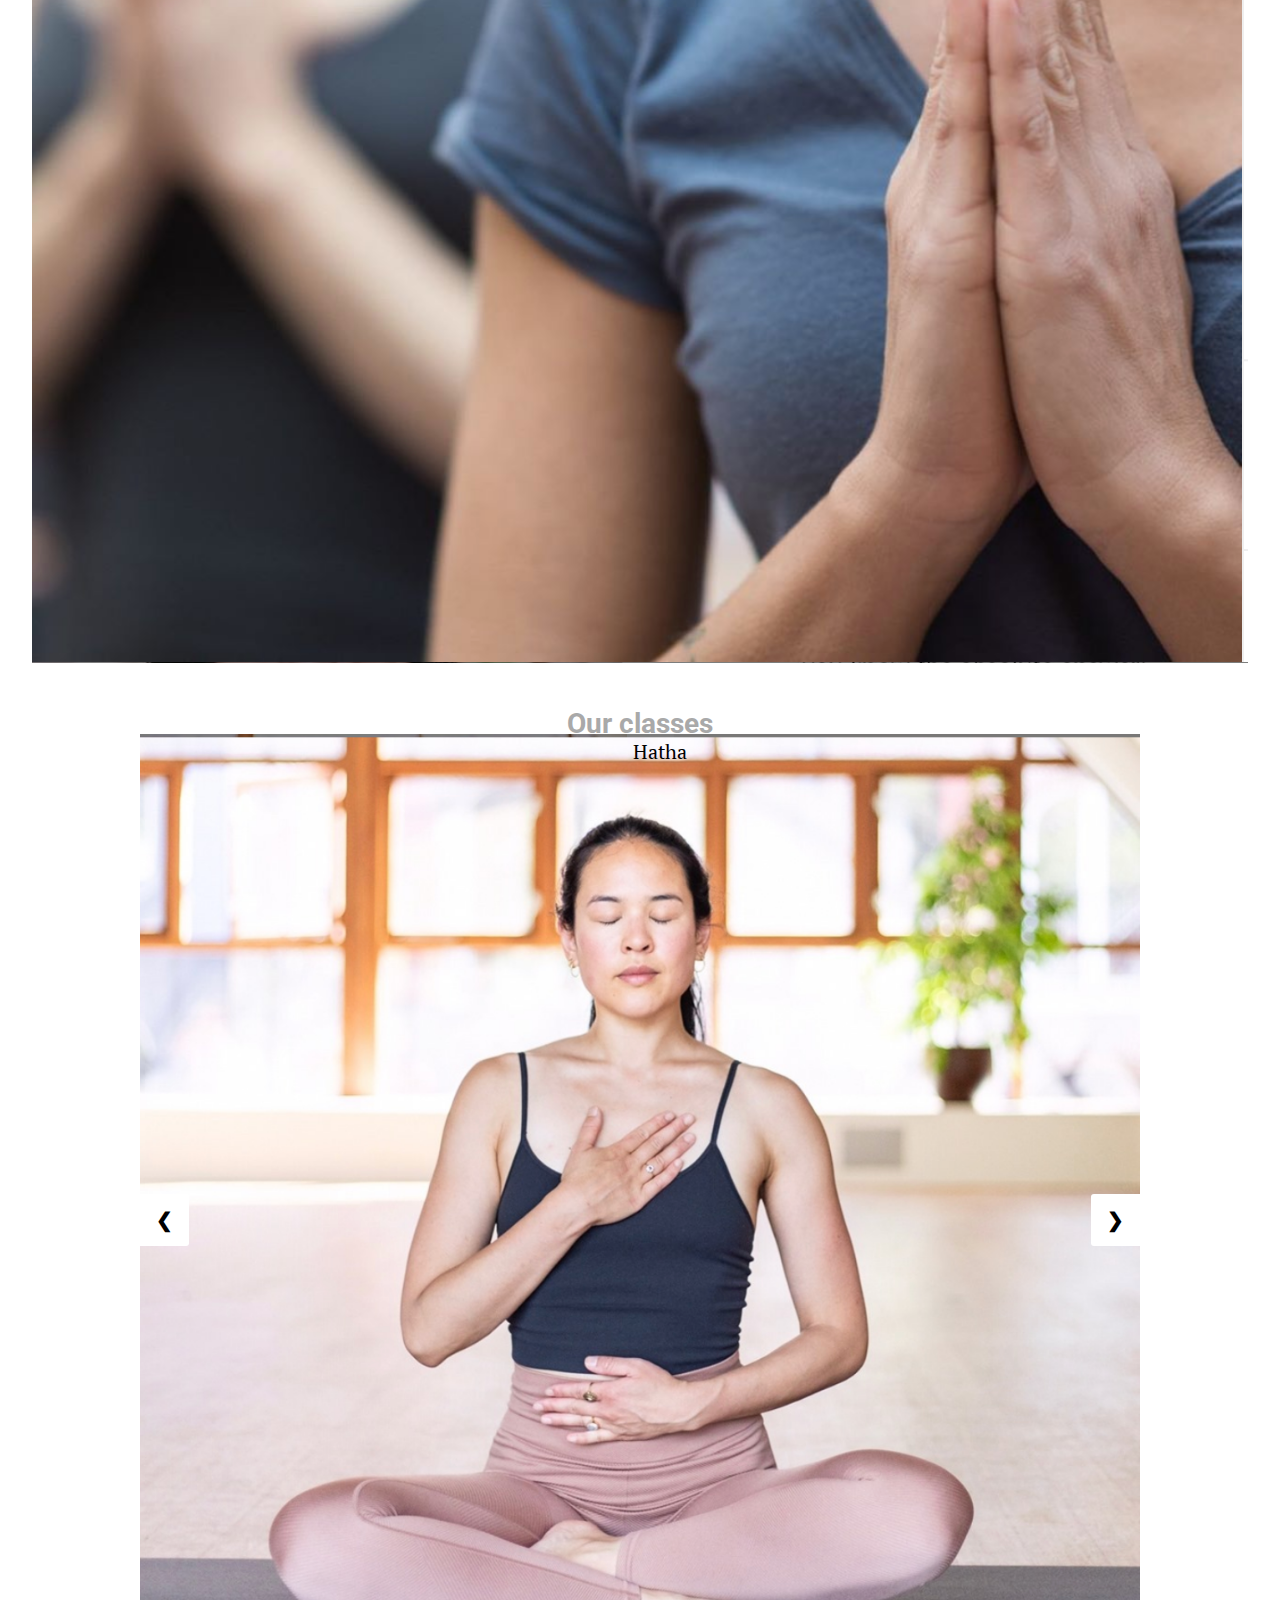
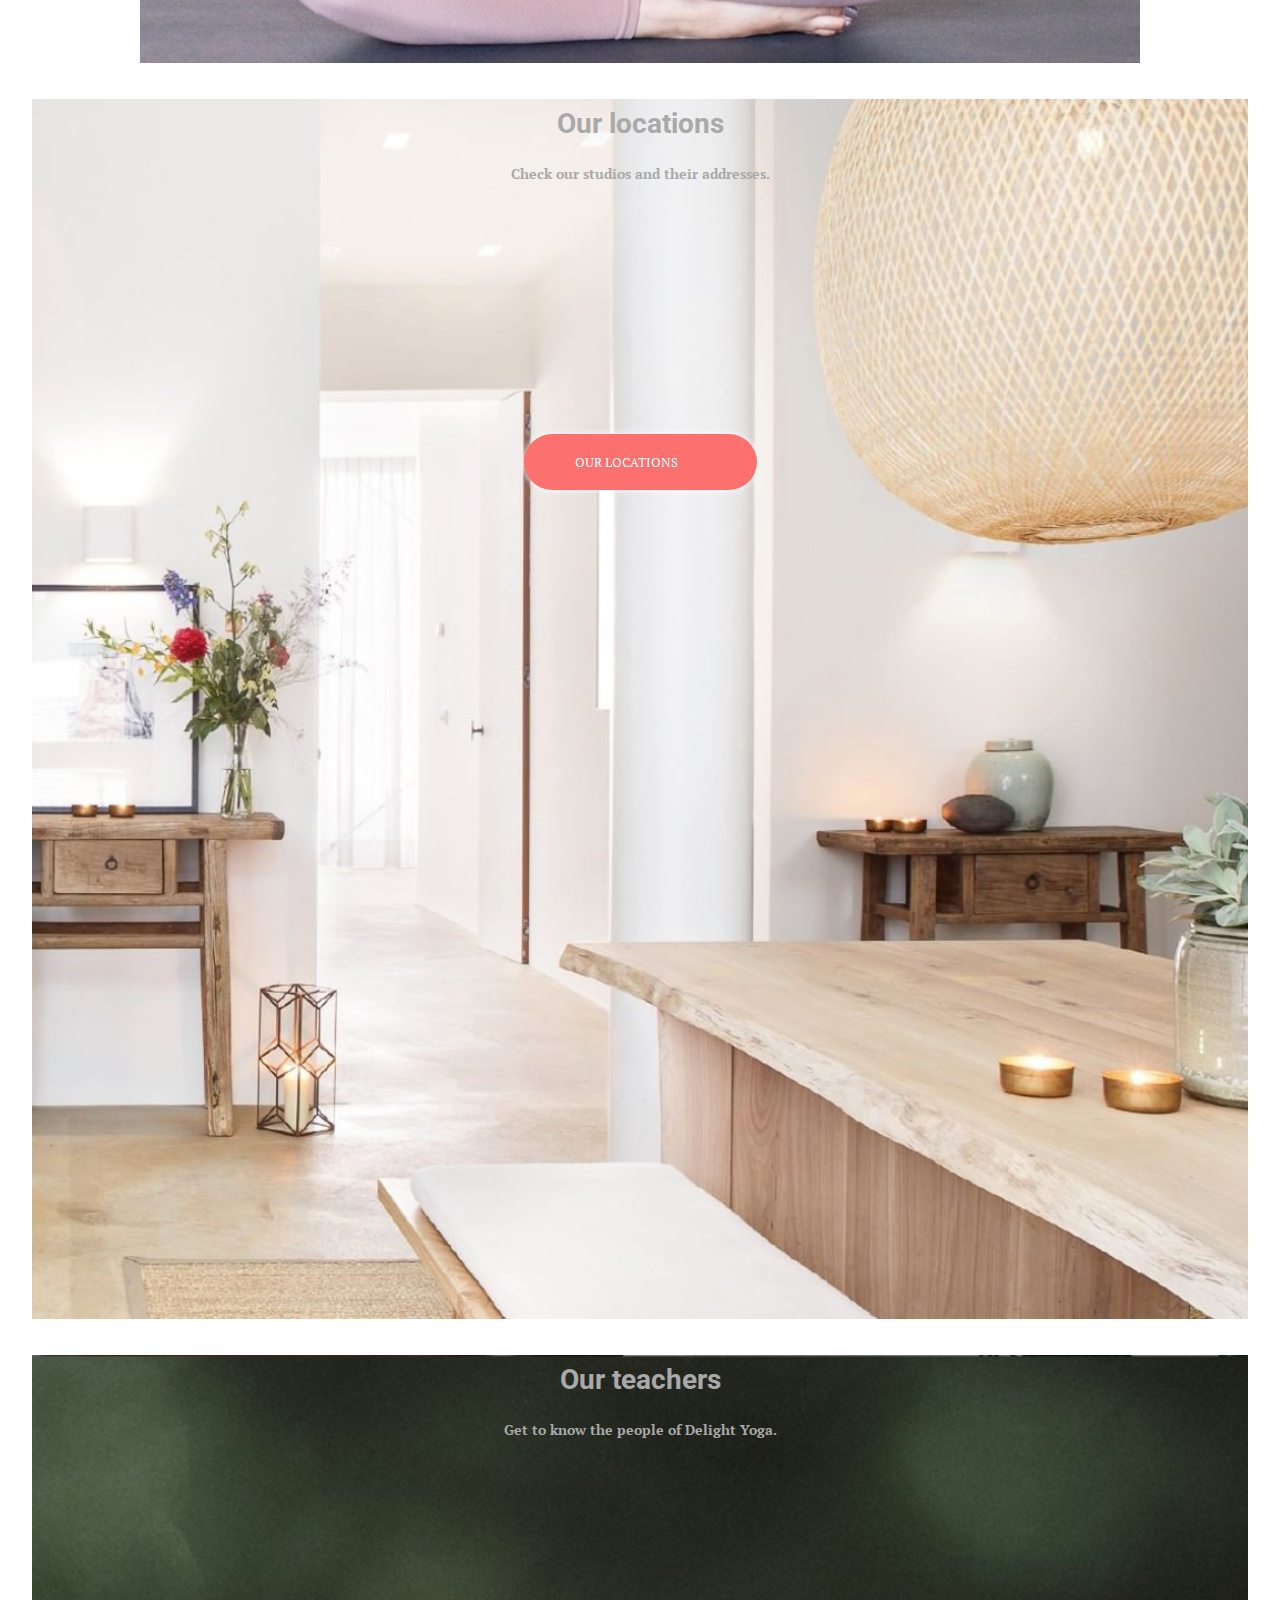
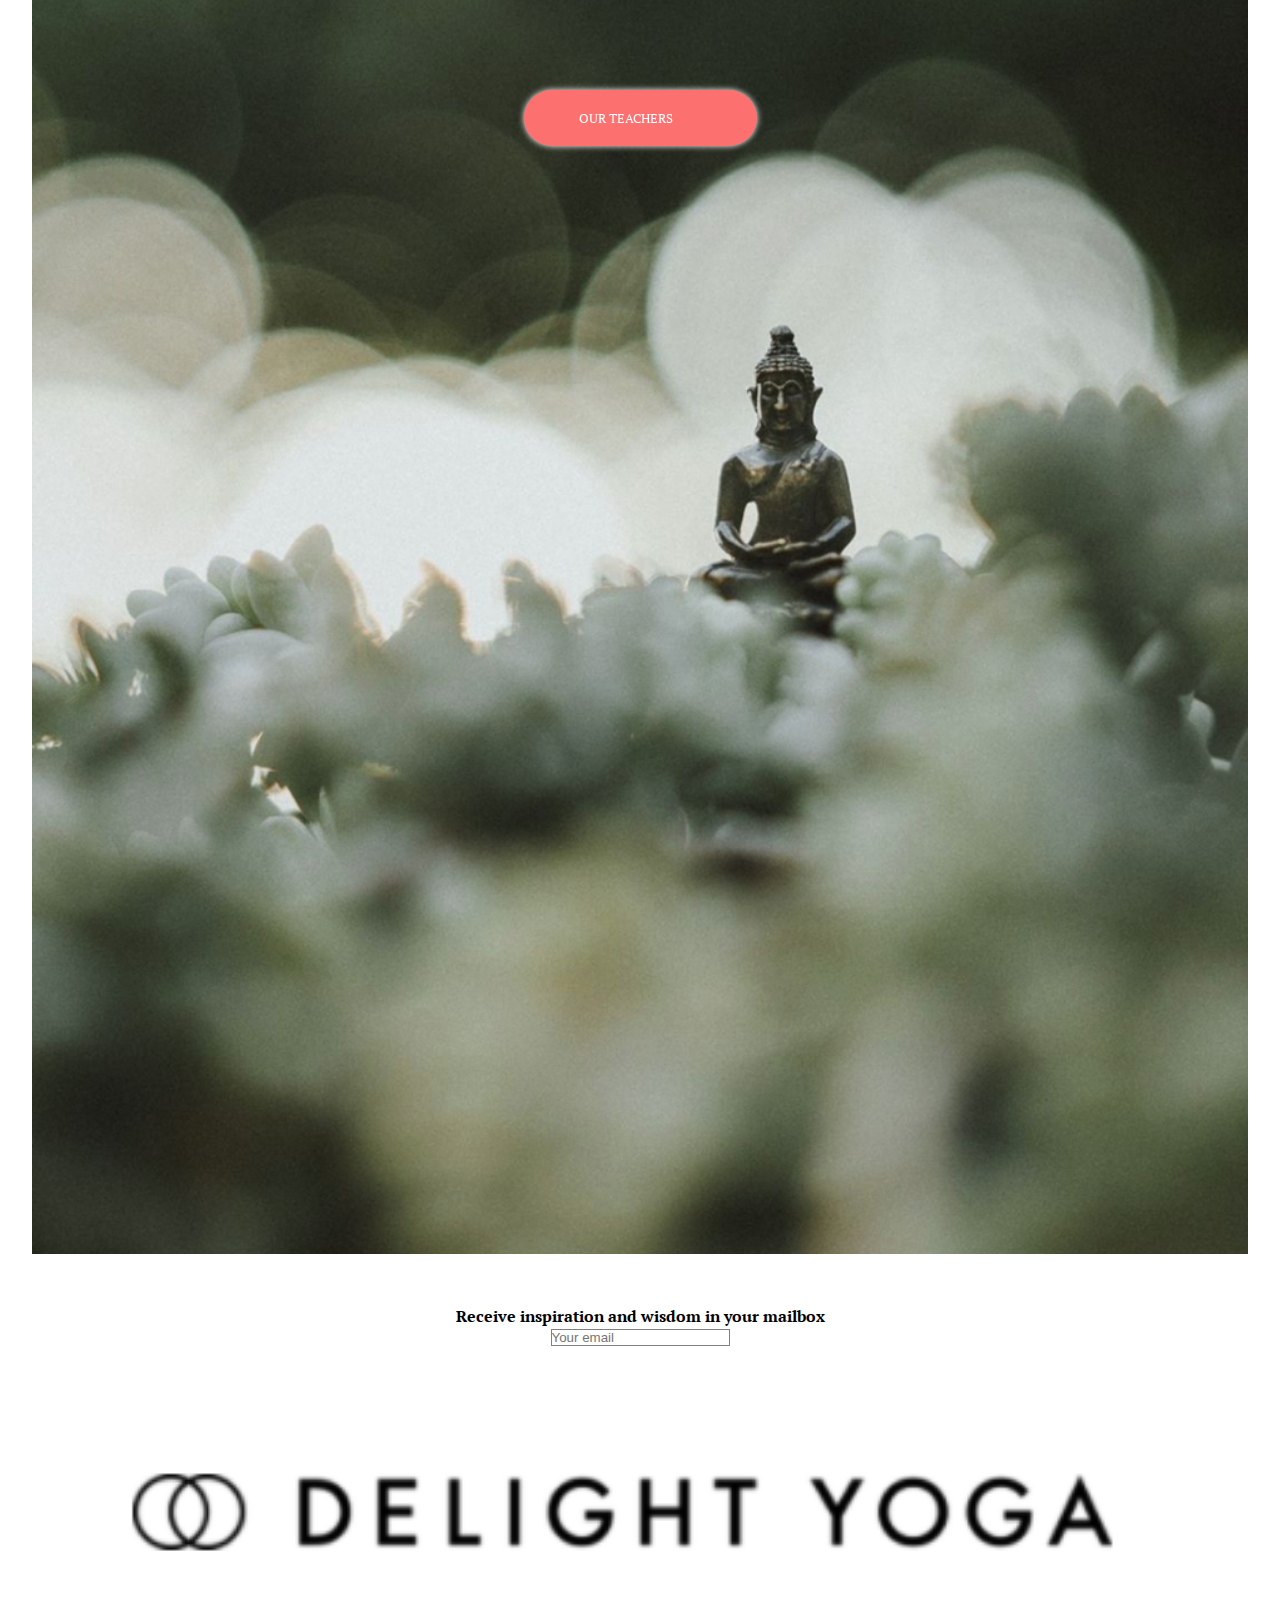
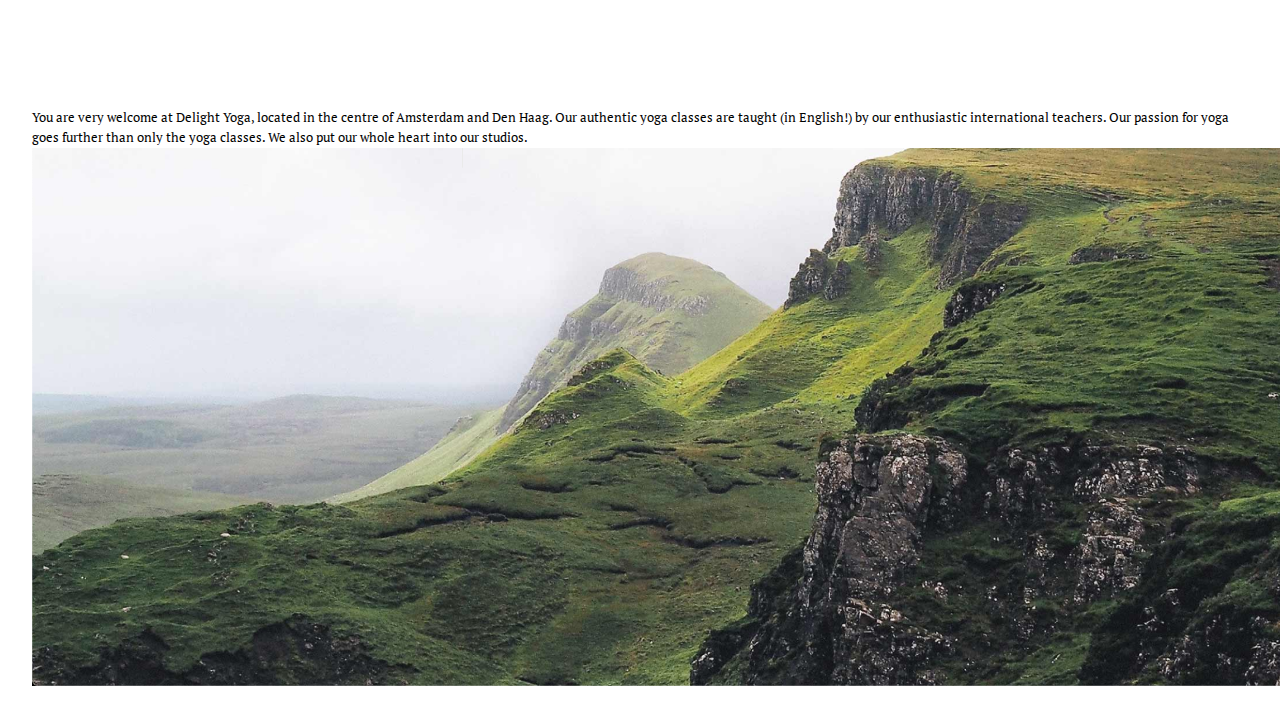
==== commit 1f041232: "Add files via upload" ====
--- a/index.html
+++ b/index.html
@@ -29,7 +29,7 @@
                 <li><a href="#">Schedule</a></li>
                 <li><a href="#">Prices</a></li>
                 <li><a href="#">Blog</a></li>
-                <li><a href="#">About</a></li>
+                <li><a href="about.html">About</a></li>
             </ul>
         </nav>
     </header>
@@ -110,18 +110,19 @@
         </section>
     </main>
     <section>
-        <p>Receive inspiration and wisdom in your mailbox</p>
+        <h2>Receive inspiration and wisdom in your mailbox</h2>
         <form action="#">
             <input type="email" name="email" placeholder="Your email">
         </form>
     </section>
     <footer>
         <hr>
+        <img src="images/logo.png" alt="logo">
         <p>
             You are very welcome at Delight Yoga, located in the centre of Amsterdam and Den Haag. Our authentic yoga classes are taught (in English!) by our enthusiastic international teachers. Our passion for yoga goes further than only the yoga classes. We also put our whole heart into our studios.
         </p>
-        <img src="images/logo.png" alt="logo">
-        <img src="images/footer.png" alt="footer">
+        
+        <img class="footer"src="images/footer.png" alt="footer">
     </footer>
     <script src="scripts/script.js"></script>
 </body>
--- a/styles/style.css
+++ b/styles/style.css
@@ -13,9 +13,38 @@
     font-family: 'PT Serif', serif;
     text-align: center;
     line-height: 20px;
-}
-
-
+    padding-left: 2em;
+    padding-right: 2em;
+
+
+}
+
+/*Styling about pagina*/
+.about {
+    color: black;
+}
+
+.why {
+    font-size: .8em;
+
+}
+
+.fotoabout {
+    width: 100vw;
+}
+
+.footer {
+    width: 100vw;
+}
+
+footer p {
+    font-size: 0.8em;
+    z-index: 100;
+}
+
+input {
+    border: 1px solid gray;
+}
 
 /*Caroussel*/
 
@@ -155,7 +184,7 @@
 
 p {
     padding-top: 5px;
-
+    text-align: left;
 }
 
 h1 {
@@ -166,6 +195,7 @@
 h2 {
     color: black;
     margin-top: 1em;
+    font-size: 1em;
 }
 
 h5 {
@@ -178,7 +208,7 @@
     left: 0;
     top: 8em;
     width: 100vw;
-    height: 70vw;
+    min-height: 70vw;
     z-index: 100;
     transform: translateY(-100%);
     color: black;
@@ -213,8 +243,13 @@
 }
 
 .active nav ul li {
+
+    padding: 1.5em;
+}
+
+.active nav ul li a {
     text-decoration: none;
-    padding: 1.5em;
+    text-transform: uppercase;
 }
 
 /*Breakpoints*/
@@ -233,7 +268,7 @@
 }
 
 @media all and (min-width: 750px) {
-    
+
     .button {
         margin-top: 130px;
 
@@ -243,11 +278,12 @@
 /*Onderste plaatjes groter, menu komt uit hamburger in categorieen*/
 @media all and (min-width: 1054px) {
 
-    .body{
+    .body {
         display: flex;
-        flex-basis:auto;
+        flex-basis: auto;
         flex-wrap: wrap;
     }
+
     .button {
         margin-top: 250px;
 
@@ -256,7 +292,7 @@
 
 /*onderste plaatjes groter*/
 @media all and (min-width: 1250px) {
-    .button{
+    .button {
         margin-top: 400 px;
     }
 }
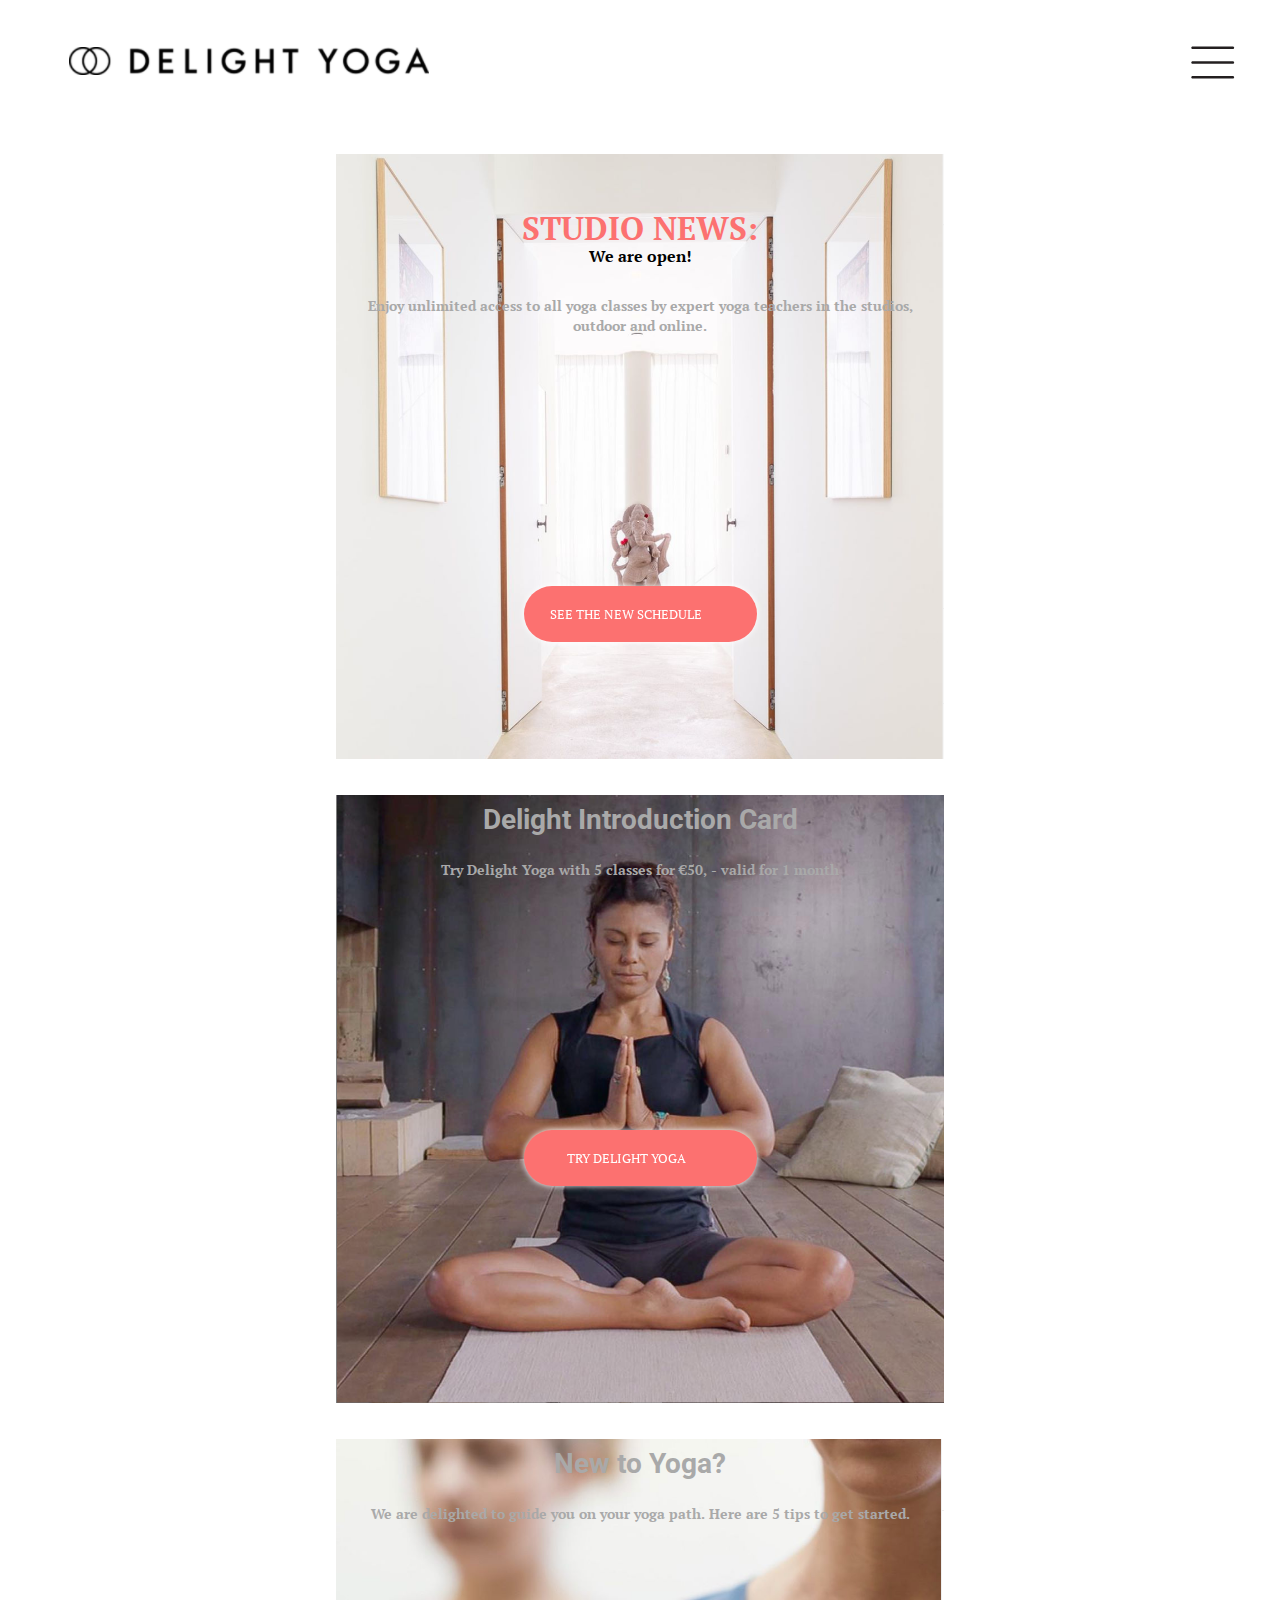
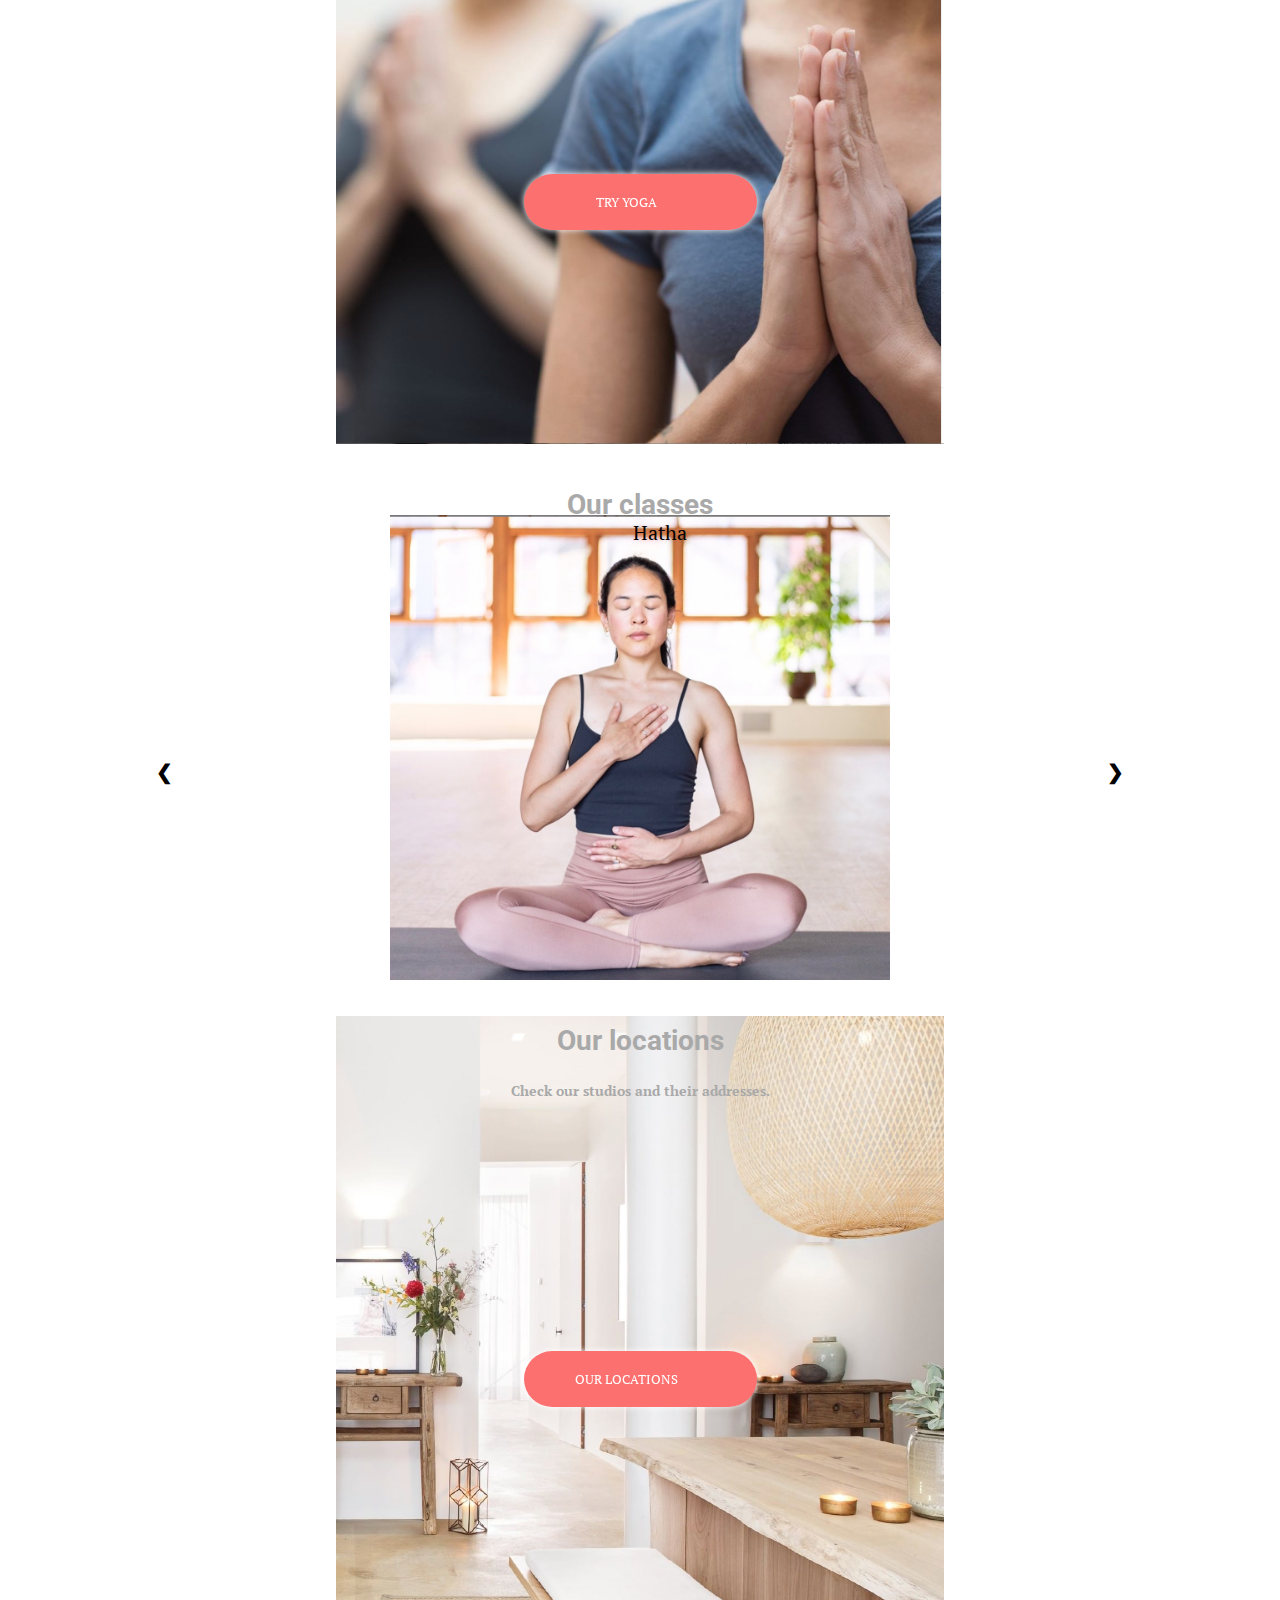
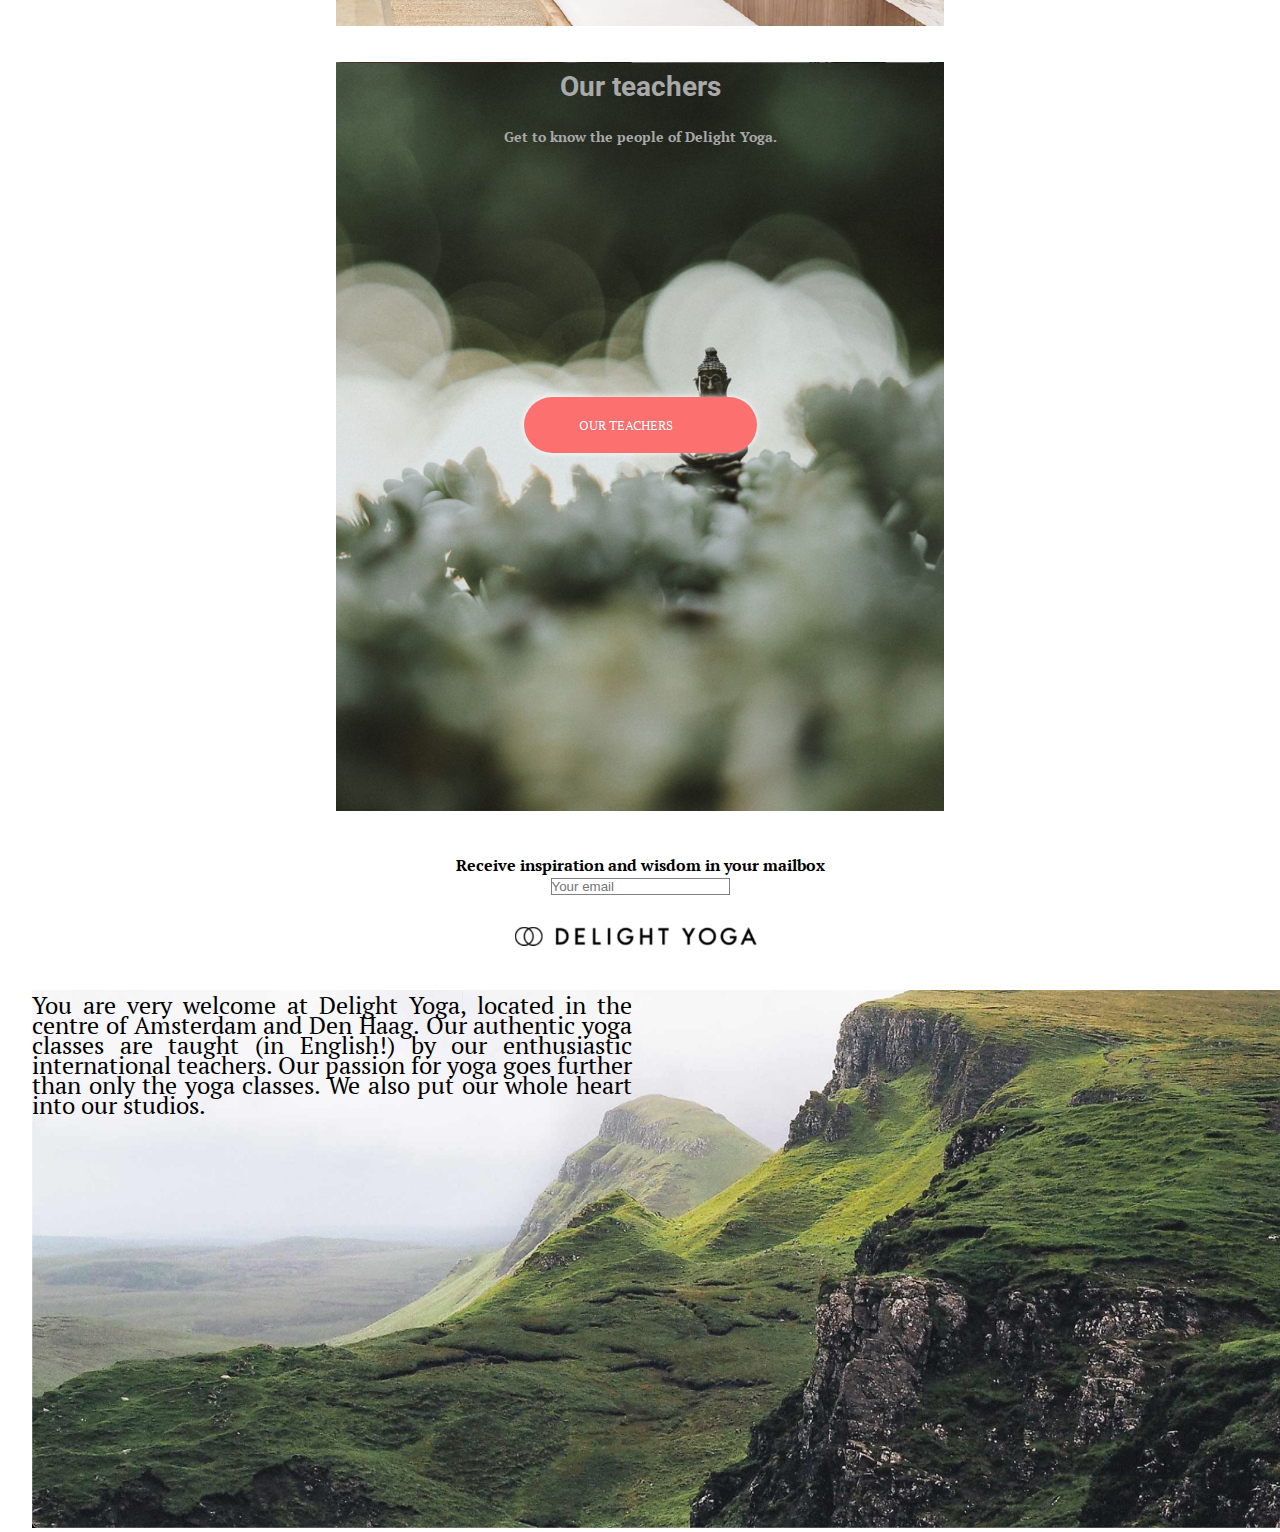
==== commit b549291b: "Add files via upload" ====
--- a/index.html
+++ b/index.html
@@ -1,12 +1,12 @@
 <!doctype html>
-<html lang="nl">
+<html lang="en">
 
 <head>
     <meta charset="UTF-8">
     <meta name="author" content="jouw naam">
     <meta name="viewport" content="width=device-width, initial-scale=1">
 
-    <title>Delight Yoga Frontend CMD</title>
+    <title>Delight Yoga Home Frontend CMD</title>
 
     <link href="styles/style.css" rel="stylesheet">
     <link href="https://fonts.googleapis.com/css2?family=PT+Serif:ital@1&display=swap" rel="stylesheet">
@@ -16,7 +16,6 @@
 
 <body>
 
-    <script src="scripts/script.js"></script>
     <header>
         <a href="index.html">
             <img src="images/logo.png" alt="Delight Yoga logo">
@@ -63,30 +62,30 @@
                 <a class="button" href="index.html">TRY YOGA</a>
             </div>
         </section>
-        <section>
+        <article>
             <h3>Our classes</h3>
             <section class="car-container">
                 <section class="foto fade">
-                    <img src="images/classes1.png" style="width:100%" alt="hatha">
+                    <img src="images/classes1.png" alt="hatha">
                     <div class="car-text">Hatha</div>
                 </section>
                 <section class="foto fade">
-                    <img src="images/classes2.png" style="width:100%" alt="vinyasa">
+                    <img src="images/classes2.png" alt="vinyasa">
                     <div class="car-text">Vinyasa</div>
                 </section>
                 <section class="foto fade">
-                    <img src="images/classes3.png" style="width:100%" alt="ashtanga">
+                    <img src="images/classes3.png" alt="ashtanga">
                     <div class="car-text">Ashtanga</div>
                 </section>
                 <section class="foto fade">
-                    <img src="images/classes4.png" style="width:100%" alt="mindfulness">
+                    <img src="images/classes4.png" alt="mindfulness">
                     <div class="car-text">Mindfulness</div>
                 </section>
 
-                <a class="prev" onclick="plusSlides(-1)">&#10094;</a>
-                <a class="next" onclick="plusSlides(1)">&#10095;</a>
+                <button class="prev" onclick="plusSlides(-1)">&#10094;</button>
+                <button class="next" onclick="plusSlides(1)">&#10095;</button>
             </section>
-        </section>
+        </article>
 
         <section>
             <img src="images/location3.png" alt="our locations">
@@ -117,12 +116,13 @@
     </section>
     <footer>
         <hr>
-        <img src="images/logo.png" alt="logo">
-        <p>
-            You are very welcome at Delight Yoga, located in the centre of Amsterdam and Den Haag. Our authentic yoga classes are taught (in English!) by our enthusiastic international teachers. Our passion for yoga goes further than only the yoga classes. We also put our whole heart into our studios.
-        </p>
-        
-        <img class="footer"src="images/footer.png" alt="footer">
+        <img class="logofoot" src="images/logo.png" alt="logo">
+        <div>
+            <p>
+                You are very welcome at Delight Yoga, located in the centre of Amsterdam and Den Haag. Our authentic yoga classes are taught (in English!) by our enthusiastic international teachers. Our passion for yoga goes further than only the yoga classes. We also put our whole heart into our studios.
+            </p>
+            <img class="footer" src="images/footer.png" alt="footer">
+        </div>
     </footer>
     <script src="scripts/script.js"></script>
 </body>
--- a/styles/style.css
+++ b/styles/style.css
@@ -35,15 +35,33 @@
 
 .footer {
     width: 100vw;
+    padding-bottom: 0;
+}
+
+.logofoot {
+    max-width: 300px;
+    padding-bottom: .7em;
+
+}
+
+footer div {
+    position: relative;
 }
 
 footer p {
+    color: black;
     font-size: 0.8em;
-    z-index: 100;
+    text-align: justify;
 }
 
 input {
     border: 1px solid gray;
+
+}
+
+input:focus {
+    background: LightYellow;
+    color: black;
 }
 
 /*Caroussel*/
@@ -69,7 +87,7 @@
     color: black;
     font-weight: bold;
     font-size: 20px;
-    transition: 0.6s ease;
+    transition: 0.25s ease;
     border-radius: 0 3px 3px 0;
     user-select: none;
 }
@@ -83,6 +101,16 @@
     right: 0;
     border-radius: 3px 0 0 3px;
     background: white;
+}
+
+.prev:focus {
+    background: LightYellow;
+    color: black;
+}
+
+.next:focus {
+    background: LightYellow;
+    color: black;
 }
 
 .car-text {
@@ -100,6 +128,7 @@
     -webkit-animation-duration: 1.5s;
     animation-name: fade;
     animation-duration: 1.5s;
+
 }
 
 @-webkit-keyframes fade {
@@ -175,6 +204,23 @@
     min-width: 231px;
     max-width: 233px;
     filter: drop-shadow(0 0 0.2rem white);
+    transition: .25s;
+
+}
+
+.button:hover {
+    background-color: whitesmoke;
+    color: black;
+}
+
+.button:active {
+    background-color: ghostwhite;
+    color: crimson;
+}
+
+.button:focus {
+    background: LightYellow;
+    color: black;
 }
 
 main h4 {
@@ -194,7 +240,7 @@
 
 h2 {
     color: black;
-    margin-top: 1em;
+    margin-top: .5em;
     font-size: 1em;
 }
 
@@ -216,11 +262,13 @@
 
 }
 
+
 #hamburger {
     background: white;
     max-width: 5em;
 }
 
+
 header > button {
     position: relative;
     z-index: 200;
@@ -245,11 +293,33 @@
 .active nav ul li {
 
     padding: 1.5em;
+
+
 }
 
 .active nav ul li a {
     text-decoration: none;
     text-transform: uppercase;
+    position: relative;
+    transition: .25s;
+
+}
+
+.active nav ul li a:hover {
+    background-color: whitesmoke;
+}
+
+.active nav ul li a:visited {
+    color: DarkSlateBlue;
+}
+
+.active nav ul li a:active {
+    color: crimson;
+}
+
+.active nav ul li a:focus {
+    background: LightYellow;
+    color: black;
 }
 
 /*Breakpoints*/
@@ -257,13 +327,22 @@
 /*onderste plaatjes naast elkaar, titel groter, uitgebreid footer*/
 
 @media all and (min-width: 350px) {
-    body {
-        background-color: none;
-    }
+
+
+
 
     .button {
-        margin-top: 110px;
-
+        margin-top: 40px;
+    }
+}
+
+@media all and (max-width: 482px) {
+    nav {
+        top: 6.2em;
+    }
+
+    .button {
+        margin-top: 60px;
     }
 }
 
@@ -271,6 +350,22 @@
 
     .button {
         margin-top: 130px;
+
+    }
+
+    section {
+        position: relative;
+        max-width: 50%;
+        margin: auto;
+    }
+
+    footer p {
+        color: black;
+        font-size: 0.8em;
+        text-align: justify;
+        position: absolute;
+        max-width: 300px;
+        margin-left: 0;
 
     }
 }
@@ -285,14 +380,24 @@
     }
 
     .button {
-        margin-top: 250px;
-
-    }
+        margin-top: 200px;
+
+    }
+}
+
+footer p {
+    font-size: 1em;
+    max-width: 400px;
 }
 
 /*onderste plaatjes groter*/
 @media all and (min-width: 1250px) {
     .button {
-        margin-top: 400 px;
-    }
-}
+        margin-top: 250px;
+    }
+
+    footer p {
+        font-size: 1.5em;
+        max-width: 600px;
+    }
+}
